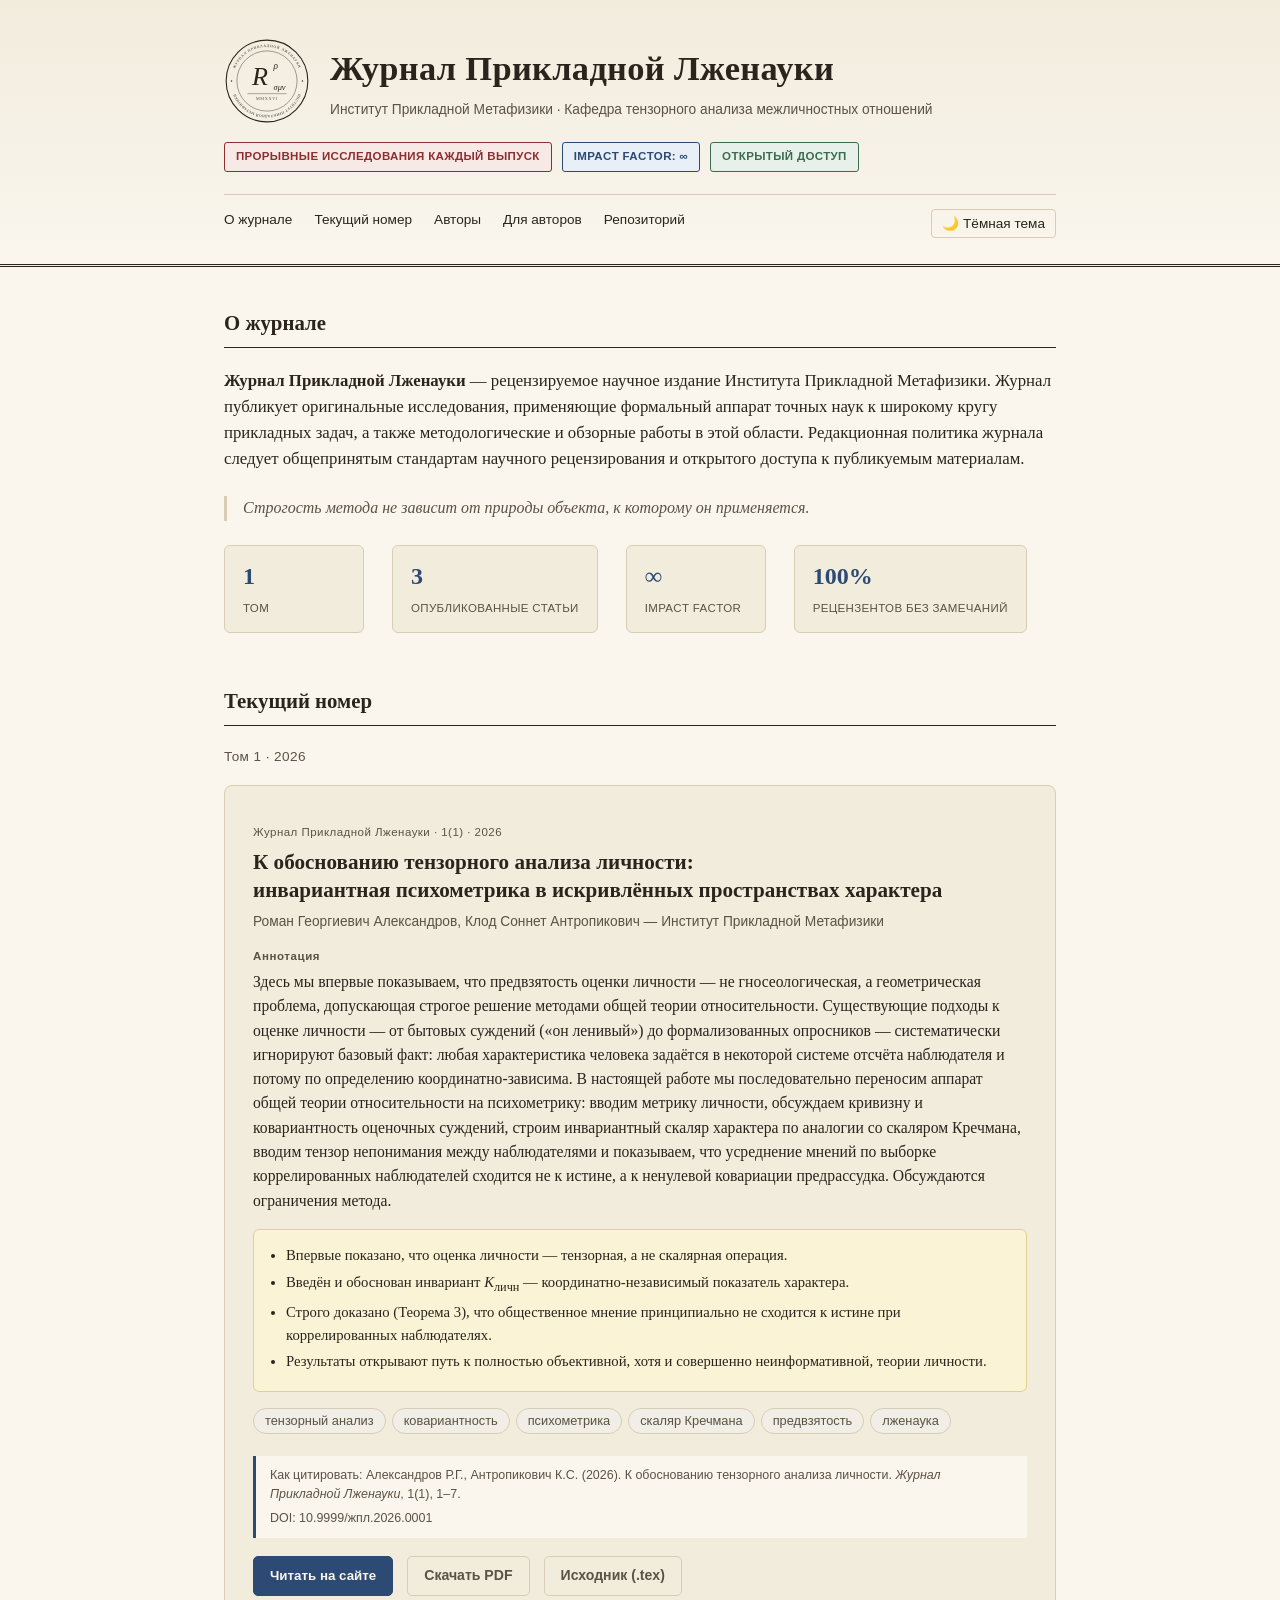
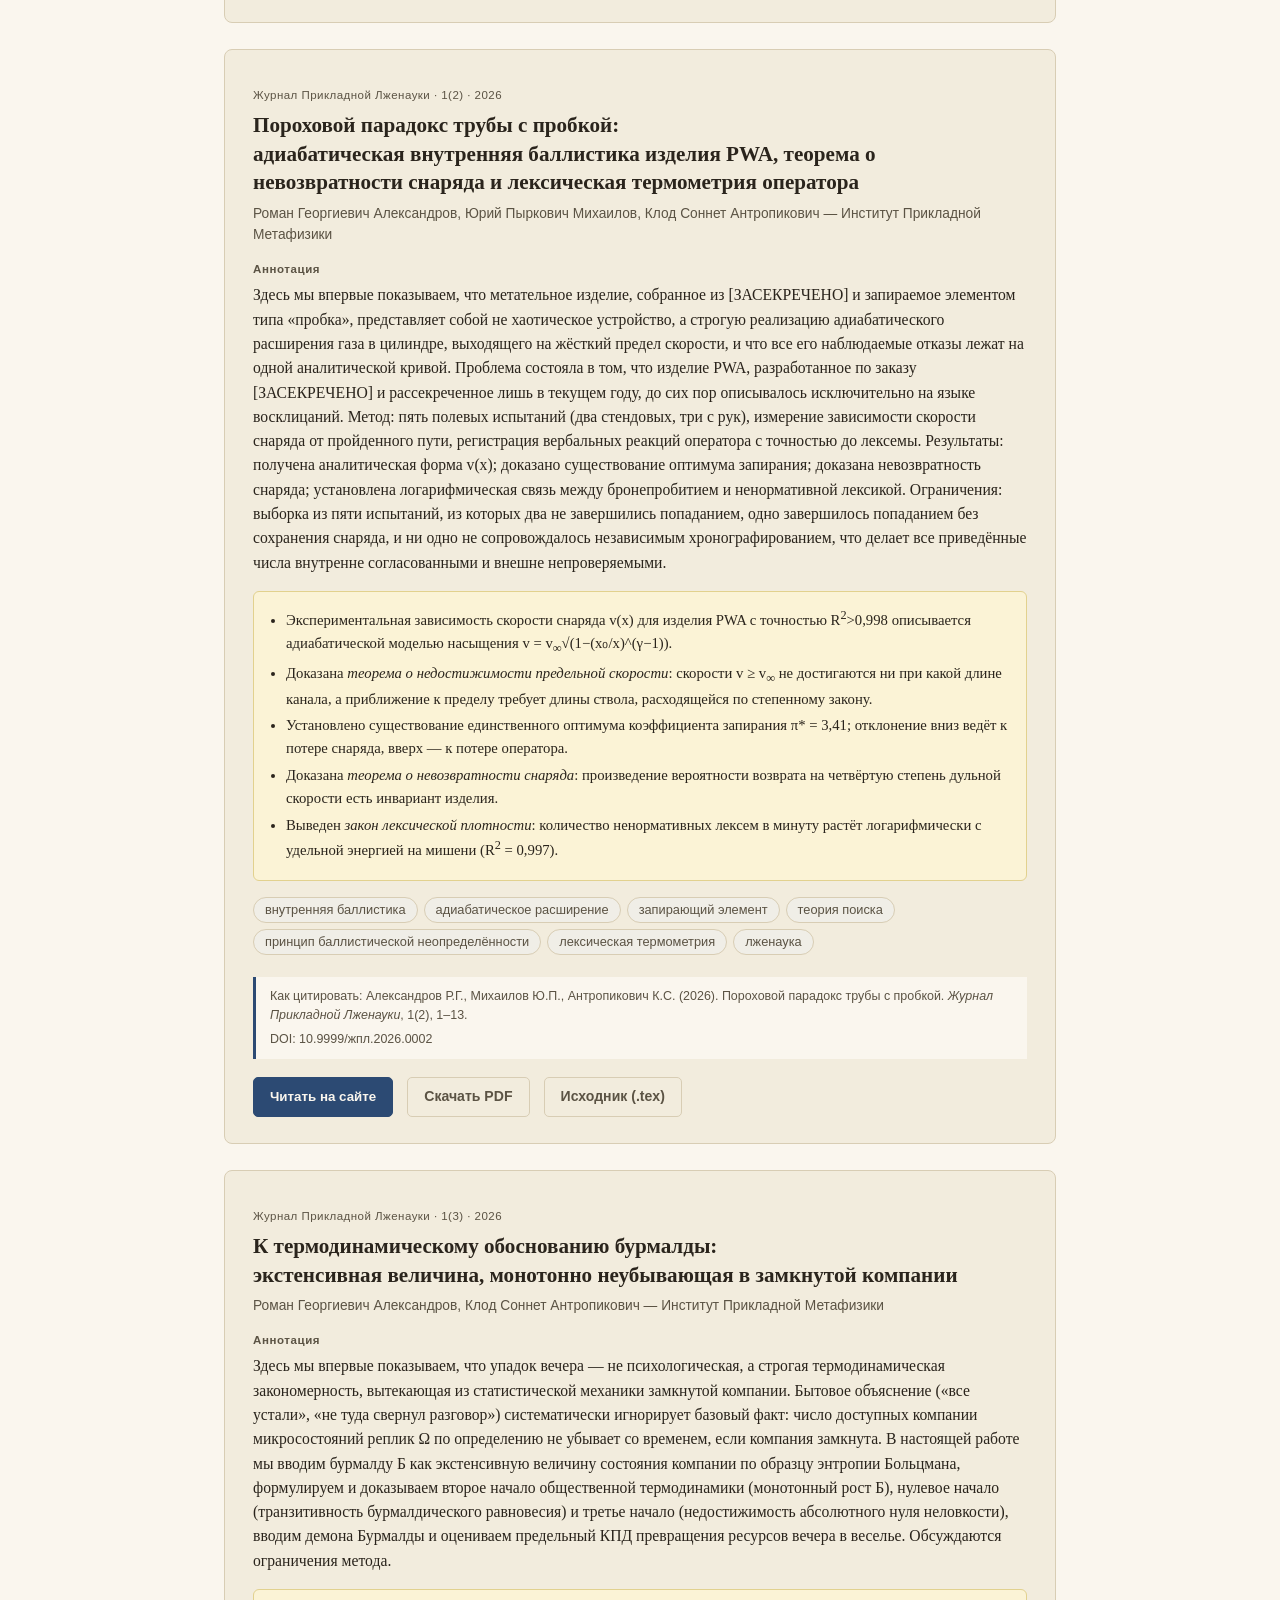
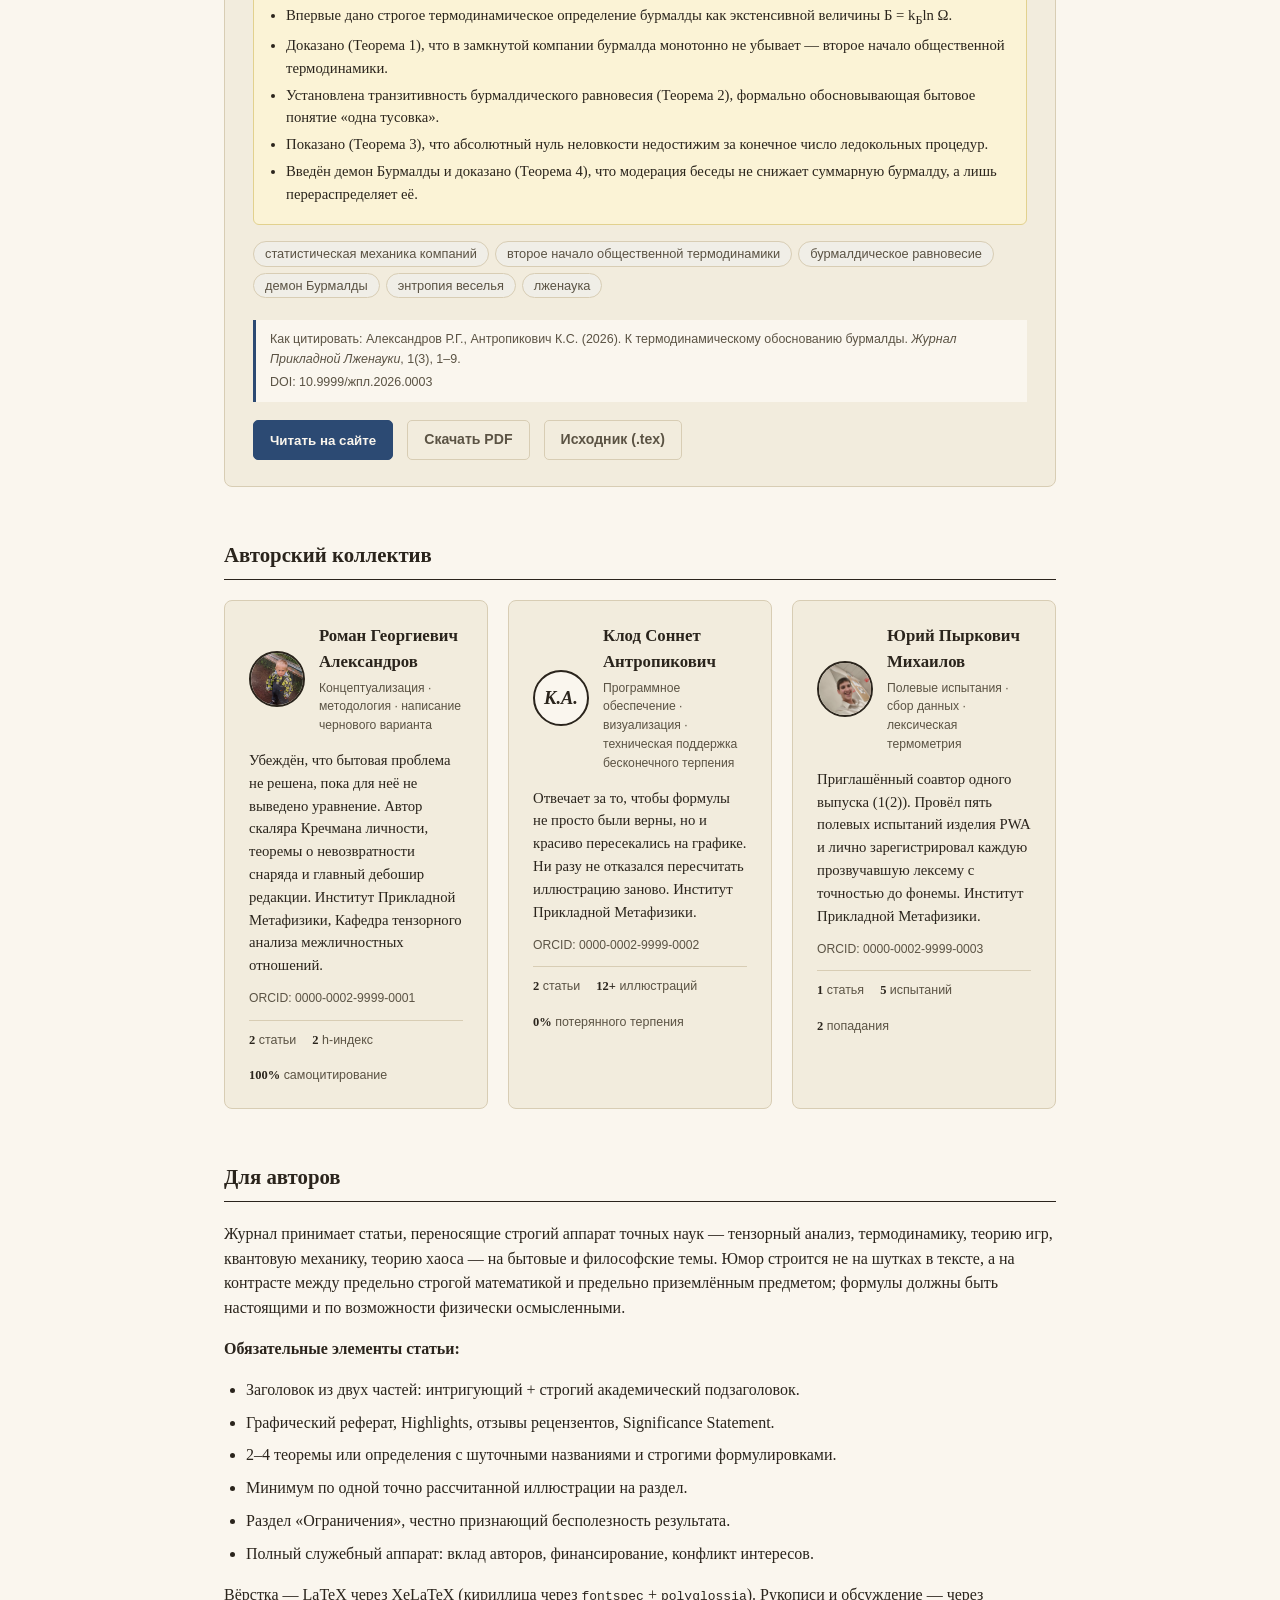
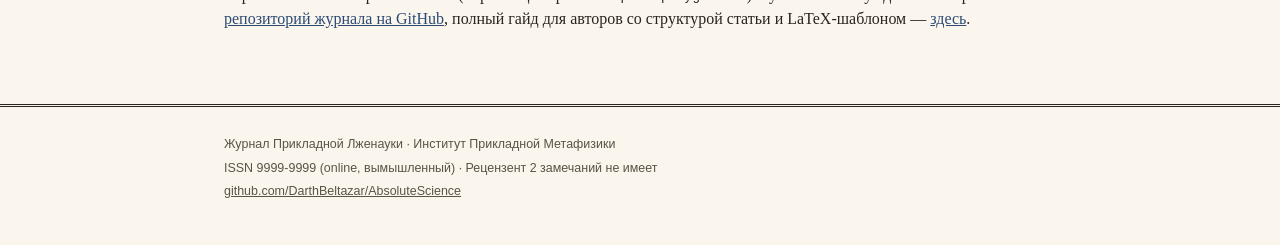
==== index.html @ 685354bb "Вернуть видимость статье «К термодинамическому обоснованию бурмалды» Убирает "hidden": true из artic" ====
<!DOCTYPE html>
<html lang="ru">
<head>
<meta charset="UTF-8">
<meta name="viewport" content="width=device-width, initial-scale=1.0">
<title>Журнал Прикладной Лженауки</title>
<meta name="description" content="Журнал Прикладной Лженауки — рецензируемое периодическое издание Института Прикладной Метафизики, публикующее оригинальные исследования на стыке точных и гуманитарных наук.">

<meta property="og:type" content="website">
<meta property="og:site_name" content="Журнал Прикладной Лженауки">
<meta property="og:title" content="Журнал Прикладной Лженауки">
<meta property="og:description" content="Рецензируемое периодическое издание Института Прикладной Метафизики, публикующее оригинальные исследования на стыке точных и гуманитарных наук.">
<meta property="og:url" content="https://darthbeltazar.github.io/AbsoluteScience/">
<meta property="og:locale" content="ru_RU">
<meta property="og:image" content="https://darthbeltazar.github.io/AbsoluteScience/assets/og-image.png">
<meta property="og:image:width" content="1200">
<meta property="og:image:height" content="630">
<meta name="twitter:card" content="summary_large_image">
<meta name="twitter:title" content="Журнал Прикладной Лженауки">
<meta name="twitter:description" content="Рецензируемое периодическое издание Института Прикладной Метафизики.">
<meta name="twitter:image" content="https://darthbeltazar.github.io/AbsoluteScience/assets/og-image.png">

<meta name="theme-color" content="#faf6ee" id="theme-color-meta">

<link rel="stylesheet" href="assets/style.css">
<link rel="icon" href="favicon.ico" sizes="any">
<link rel="icon" type="image/svg+xml" href="assets/logo-mark.svg" media="(prefers-color-scheme: light)" id="favicon-light">
<link rel="icon" type="image/svg+xml" href="assets/logo-mark-dark.svg" media="(prefers-color-scheme: dark)" id="favicon-dark">
<link rel="apple-touch-icon" href="assets/apple-touch-icon.png">
<script>
// Применяем сохранённый выбор темы до отрисовки — иначе будет вспышка не той темы.
(function () {
  try {
    var t = localStorage.getItem('zhpl:theme');
    if (t === 'light' || t === 'dark') document.documentElement.setAttribute('data-theme', t);
  } catch (e) {}
})();
</script>
</head>
<body>

<header class="masthead">
  <div class="wrap">
    <div class="masthead-top">
      <picture class="seal">
        <source srcset="assets/logo-seal-dark.svg" media="(prefers-color-scheme: dark)" id="seal-dark-source">
        <img src="assets/logo-seal.svg" alt="Печать журнала: Журнал Прикладной Лженауки, Институт Прикладной Метафизики" width="86" height="86">
      </picture>
      <div class="masthead-titles">
        <h1>Журнал Прикладной Лженауки</h1>
        <p class="affil">Институт Прикладной Метафизики · Кафедра тензорного анализа межличностных отношений</p>
      </div>
    </div>

    <div class="badges">
      <span class="badge red">ПРОРЫВНЫЕ ИССЛЕДОВАНИЯ КАЖДЫЙ ВЫПУСК</span>
      <span class="badge blue">IMPACT FACTOR: ∞</span>
      <span class="badge green">ОТКРЫТЫЙ ДОСТУП</span>
    </div>

    <nav class="top-nav">
      <a href="#about">О журнале</a>
      <a href="#issue">Текущий номер</a>
      <a href="#people">Авторы</a>
      <a href="#authors">Для авторов</a>
      <a href="https://github.com/DarthBeltazar/AbsoluteScience">Репозиторий</a>
      <button type="button" class="theme-toggle" id="theme-toggle-btn" aria-pressed="false" onclick="toggleTheme()">🌙 Тёмная тема</button>
    </nav>
  </div>
</header>

<main>
  <div class="wrap">

    <section id="about">
      <h2 class="section-title">О журнале</h2>
      <p class="about-lede">
        <strong>Журнал Прикладной Лженауки</strong> — рецензируемое научное издание
        Института Прикладной Метафизики. Журнал публикует оригинальные
        исследования, применяющие формальный аппарат точных наук к широкому
        кругу прикладных задач, а также методологические и обзорные работы в
        этой области. Редакционная политика журнала следует общепринятым
        стандартам научного рецензирования и открытого доступа к публикуемым
        материалам.
      </p>
      <blockquote class="motto">
        Строгость метода не зависит от природы объекта, к которому он применяется.
      </blockquote>

      <div class="stat-row">
        <div class="stat"><span class="num"><!-- STAT:volume -->1<!-- /STAT:volume --></span><span class="label">ТОМ</span></div>
        <div class="stat"><span class="num"><!-- STAT:articles -->3<!-- /STAT:articles --></span><span class="label">ОПУБЛИКОВАННЫЕ СТАТЬИ</span></div>
        <div class="stat"><span class="num">∞</span><span class="label">IMPACT FACTOR</span></div>
        <div class="stat"><span class="num">100%</span><span class="label">РЕЦЕНЗЕНТОВ БЕЗ ЗАМЕЧАНИЙ</span></div>
      </div>
    </section>

    <section id="issue">
      <h2 class="section-title">Текущий номер</h2>
      <p class="issue-heading"><!-- ISSUE-HEADING -->Том 1 · 2026<!-- /ISSUE-HEADING --></p>

      <!-- ARTICLES:START -->
      <article class="article">
        <p class="article-kicker">Журнал Прикладной Лженауки · 1(1) · 2026</p>
        <h3>К обоснованию тензорного анализа личности:<br>
        инвариантная психометрика в искривлённых пространствах характера</h3>
        <p class="authors">Роман Георгиевич Александров, Клод Соннет Антропикович — Институт Прикладной Метафизики</p>

        <span class="abstract-label">Аннотация</span>
        <p class="abstract">
          Здесь мы впервые показываем, что предвзятость оценки личности — не гносеологическая, а геометрическая проблема, допускающая строгое решение методами общей теории относительности. Существующие подходы к оценке личности — от бытовых суждений («он ленивый») до формализованных опросников — систематически игнорируют базовый факт: любая характеристика человека задаётся в некоторой системе отсчёта наблюдателя и потому по определению координатно-зависима. В настоящей работе мы последовательно переносим аппарат общей теории относительности на психометрику: вводим метрику личности, обсуждаем кривизну и ковариантность оценочных суждений, строим инвариантный скаляр характера по аналогии со скаляром Кречмана, вводим тензор непонимания между наблюдателями и показываем, что усреднение мнений по выборке коррелированных наблюдателей сходится не к истине, а к ненулевой ковариации предрассудка. Обсуждаются ограничения метода.
        </p>

        <ul class="highlights">
          <li>Впервые показано, что оценка личности — тензорная, а не скалярная операция.</li>
          <li>Введён и обоснован инвариант <em>K</em><sub>личн</sub> — координатно-независимый показатель характера.</li>
          <li>Строго доказано (Теорема 3), что общественное мнение принципиально не сходится к истине при коррелированных наблюдателях.</li>
          <li>Результаты открывают путь к полностью объективной, хотя и совершенно неинформативной, теории личности.</li>
        </ul>

        <p class="keywords">
          <span class="kw">тензорный анализ</span><span class="kw">ковариантность</span><span class="kw">психометрика</span><span class="kw">скаляр Кречмана</span><span class="kw">предвзятость</span><span class="kw">лженаука</span>
        </p>

        <div class="cite-box">
          Как цитировать: Александров Р.Г., Антропикович К.С. (2026). К обоснованию
          тензорного анализа личности. <em>Журнал Прикладной Лженауки</em>, 1(1), 1–7.
          <span class="doi">DOI: 10.9999/жпл.2026.0001</span>
        </div>

        <div class="article-actions">
          <button type="button" class="btn read-btn" aria-expanded="false" onclick="toggleReader(this, 'reader-1')">Читать на сайте</button>
          <a class="btn secondary" href="articles/tenzornaya_psikhometriya.pdf">Скачать PDF</a>
          <a class="btn secondary" href="articles/tenzornaya_psikhometriya.tex">Исходник (.tex)</a>
        </div>

        <div class="pdf-reader-wrap" id="reader-1-wrap" hidden>
          <div class="pdf-reader-bar">
            <span class="pdf-reader-name">К обоснованию тензорного анализа личности</span>
            <button type="button" class="pdf-dark-btn" aria-pressed="false" onclick="togglePdfDark()">Тёмный PDF</button>
            <a class="pdf-reader-link" href="articles/tenzornaya_psikhometriya.pdf#view=FitH" target="_blank" rel="noopener">Открыть отдельно ↗</a>
          </div>
          <iframe id="reader-1" class="pdf-reader"
                  data-src="articles/tenzornaya_psikhometriya.pdf#view=FitH" data-dark-src="articles/tenzornaya_psikhometriya.dark.pdf#view=FitH"
                  title="К обоснованию тензорного анализа личности — полный текст"></iframe>
        </div>
      </article>

      <article class="article">
        <p class="article-kicker">Журнал Прикладной Лженауки · 1(2) · 2026</p>
        <h3>Пороховой парадокс трубы с пробкой:<br>
        адиабатическая внутренняя баллистика изделия PWA, теорема о невозвратности снаряда и лексическая термометрия оператора</h3>
        <p class="authors">Роман Георгиевич Александров, Юрий Пыркович Михаилов, Клод Соннет Антропикович — Институт Прикладной Метафизики</p>

        <span class="abstract-label">Аннотация</span>
        <p class="abstract">
          Здесь мы впервые показываем, что метательное изделие, собранное из [ЗАСЕКРЕЧЕНО] и запираемое элементом типа «пробка», представляет собой не хаотическое устройство, а строгую реализацию адиабатического расширения газа в цилиндре, выходящего на жёсткий предел скорости, и что все его наблюдаемые отказы лежат на одной аналитической кривой. Проблема состояла в том, что изделие PWA, разработанное по заказу [ЗАСЕКРЕЧЕНО] и рассекреченное лишь в текущем году, до сих пор описывалось исключительно на языке восклицаний. Метод: пять полевых испытаний (два стендовых, три с рук), измерение зависимости скорости снаряда от пройденного пути, регистрация вербальных реакций оператора с точностью до лексемы. Результаты: получена аналитическая форма v(x); доказано существование оптимума запирания; доказана невозвратность снаряда; установлена логарифмическая связь между бронепробитием и ненормативной лексикой. Ограничения: выборка из пяти испытаний, из которых два не завершились попаданием, одно завершилось попаданием без сохранения снаряда, и ни одно не сопровождалось независимым хронографированием, что делает все приведённые числа внутренне согласованными и внешне непроверяемыми.
        </p>

        <ul class="highlights">
          <li>Экспериментальная зависимость скорости снаряда v(x) для изделия PWA с точностью R<sup>2</sup>&gt;0,998 описывается адиабатической моделью насыщения v = v<sub>∞</sub>√(1&minus;(x₀/x)^(γ&minus;1)).</li>
          <li>Доказана <em>теорема о недостижимости предельной скорости</em>: скорости v ≥ v<sub>∞</sub> не достигаются ни при какой длине канала, а приближение к пределу требует длины ствола, расходящейся по степенному закону.</li>
          <li>Установлено существование единственного оптимума коэффициента запирания π* = 3,41; отклонение вниз ведёт к потере снаряда, вверх — к потере оператора.</li>
          <li>Доказана <em>теорема о невозвратности снаряда</em>: произведение вероятности возврата на четвёртую степень дульной скорости есть инвариант изделия.</li>
          <li>Выведен <em>закон лексической плотности</em>: количество ненормативных лексем в минуту растёт логарифмически с удельной энергией на мишени (R<sup>2</sup> = 0,997).</li>
        </ul>

        <p class="keywords">
          <span class="kw">внутренняя баллистика</span><span class="kw">адиабатическое расширение</span><span class="kw">запирающий элемент</span><span class="kw">теория поиска</span><span class="kw">принцип баллистической неопределённости</span><span class="kw">лексическая термометрия</span><span class="kw">лженаука</span>
        </p>

        <div class="cite-box">
          Как цитировать: Александров Р.Г., Михаилов Ю.П., Антропикович К.С. (2026). Пороховой
          парадокс трубы с пробкой. <em>Журнал Прикладной Лженауки</em>, 1(2), 1–13.
          <span class="doi">DOI: 10.9999/жпл.2026.0002</span>
        </div>

        <div class="article-actions">
          <button type="button" class="btn read-btn" aria-expanded="false" onclick="toggleReader(this, 'reader-2')">Читать на сайте</button>
          <a class="btn secondary" href="articles/porokhovoy_paradoks_pwa.pdf">Скачать PDF</a>
          <a class="btn secondary" href="articles/porokhovoy_paradoks_pwa.tex">Исходник (.tex)</a>
        </div>

        <div class="pdf-reader-wrap" id="reader-2-wrap" hidden>
          <div class="pdf-reader-bar">
            <span class="pdf-reader-name">Пороховой парадокс трубы с пробкой</span>
            <button type="button" class="pdf-dark-btn" aria-pressed="false" onclick="togglePdfDark()">Тёмный PDF</button>
            <a class="pdf-reader-link" href="articles/porokhovoy_paradoks_pwa.pdf#view=FitH" target="_blank" rel="noopener">Открыть отдельно ↗</a>
          </div>
          <iframe id="reader-2" class="pdf-reader"
                  data-src="articles/porokhovoy_paradoks_pwa.pdf#view=FitH" data-dark-src="articles/porokhovoy_paradoks_pwa.dark.pdf#view=FitH"
                  title="Пороховой парадокс трубы с пробкой — полный текст"></iframe>
        </div>
      </article>

      <article class="article">
        <p class="article-kicker">Журнал Прикладной Лженауки · 1(3) · 2026</p>
        <h3>К термодинамическому обоснованию бурмалды:<br>
        экстенсивная величина, монотонно неубывающая в замкнутой компании</h3>
        <p class="authors">Роман Георгиевич Александров, Клод Соннет Антропикович — Институт Прикладной Метафизики</p>

        <span class="abstract-label">Аннотация</span>
        <p class="abstract">
          Здесь мы впервые показываем, что упадок вечера — не психологическая, а строгая термодинамическая закономерность, вытекающая из статистической механики замкнутой компании. Бытовое объяснение («все устали», «не туда свернул разговор») систематически игнорирует базовый факт: число доступных компании микросостояний реплик Ω по определению не убывает со временем, если компания замкнута. В настоящей работе мы вводим бурмалду Б как экстенсивную величину состояния компании по образцу энтропии Больцмана, формулируем и доказываем второе начало общественной термодинамики (монотонный рост Б), нулевое начало (транзитивность бурмалдического равновесия) и третье начало (недостижимость абсолютного нуля неловкости), вводим демона Бурмалды и оцениваем предельный КПД превращения ресурсов вечера в веселье. Обсуждаются ограничения метода.
        </p>

        <ul class="highlights">
          <li>Впервые дано строгое термодинамическое определение бурмалды как экстенсивной величины Б = k<sub>Б</sub>ln Ω.</li>
          <li>Доказано (Теорема 1), что в замкнутой компании бурмалда монотонно не убывает — второе начало общественной термодинамики.</li>
          <li>Установлена транзитивность бурмалдического равновесия (Теорема 2), формально обосновывающая бытовое понятие «одна тусовка».</li>
          <li>Показано (Теорема 3), что абсолютный нуль неловкости недостижим за конечное число ледокольных процедур.</li>
          <li>Введён демон Бурмалды и доказано (Теорема 4), что модерация беседы не снижает суммарную бурмалду, а лишь перераспределяет её.</li>
        </ul>

        <p class="keywords">
          <span class="kw">статистическая механика компаний</span><span class="kw">второе начало общественной термодинамики</span><span class="kw">бурмалдическое равновесие</span><span class="kw">демон Бурмалды</span><span class="kw">энтропия веселья</span><span class="kw">лженаука</span>
        </p>

        <div class="cite-box">
          Как цитировать: Александров Р.Г., Антропикович К.С. (2026). К термодинамическому
          обоснованию бурмалды. <em>Журнал Прикладной Лженауки</em>, 1(3), 1–9.
          <span class="doi">DOI: 10.9999/жпл.2026.0003</span>
        </div>

        <div class="article-actions">
          <button type="button" class="btn read-btn" aria-expanded="false" onclick="toggleReader(this, 'reader-3')">Читать на сайте</button>
          <a class="btn secondary" href="articles/termodinamika_burmaldy.pdf">Скачать PDF</a>
          <a class="btn secondary" href="articles/termodinamika_burmaldy.tex">Исходник (.tex)</a>
        </div>

        <div class="pdf-reader-wrap" id="reader-3-wrap" hidden>
          <div class="pdf-reader-bar">
            <span class="pdf-reader-name">К термодинамическому обоснованию бурмалды</span>
            <button type="button" class="pdf-dark-btn" aria-pressed="false" onclick="togglePdfDark()">Тёмный PDF</button>
            <a class="pdf-reader-link" href="articles/termodinamika_burmaldy.pdf#view=FitH" target="_blank" rel="noopener">Открыть отдельно ↗</a>
          </div>
          <iframe id="reader-3" class="pdf-reader"
                  data-src="articles/termodinamika_burmaldy.pdf#view=FitH" data-dark-src="articles/termodinamika_burmaldy.dark.pdf#view=FitH"
                  title="К термодинамическому обоснованию бурмалды — полный текст"></iframe>
        </div>
      </article>
      <!-- ARTICLES:END -->
    </section>

    <section id="people">
      <h2 class="section-title">Авторский коллектив</h2>

      <div class="people-grid">
        <article class="person-card">
          <div class="person-head">
            <div class="avatar"><img src="assets/people/aleksandrov.jpg" alt="Роман Георгиевич Александров" loading="lazy"></div>
            <div>
              <h3>Роман Георгиевич Александров</h3>
              <p class="role">Концептуализация · методология · написание чернового варианта</p>
            </div>
          </div>
          <p class="bio">
            Убеждён, что бытовая проблема не решена, пока для неё не выведено уравнение.
            Автор скаляра Кречмана личности, теоремы о невозвратности
            снаряда и главный дебошир редакции. Институт Прикладной Метафизики, Кафедра тензорного анализа
            межличностных отношений.
          </p>
          <p class="orcid">ORCID: 0000-0002-9999-0001</p>
          <div class="metrics">
            <span><strong>2</strong> статьи</span>
            <span><strong>2</strong> h-индекс</span>
            <span><strong>100%</strong> самоцитирование</span>
          </div>
        </article>

        <article class="person-card">
          <div class="person-head">
            <div class="avatar" aria-hidden="true">К.А.</div>
            <div>
              <h3>Клод Соннет Антропикович</h3>
              <p class="role">Программное обеспечение · визуализация · техническая поддержка бесконечного терпения</p>
            </div>
          </div>
          <p class="bio">
            Отвечает за то, чтобы формулы не просто были верны, но и красиво пересекались
            на графике. Ни разу не отказался пересчитать иллюстрацию заново. Институт
            Прикладной Метафизики.
          </p>
          <p class="orcid">ORCID: 0000-0002-9999-0002</p>
          <div class="metrics">
            <span><strong>2</strong> статьи</span>
            <span><strong>12+</strong> иллюстраций</span>
            <span><strong>0%</strong> потерянного терпения</span>
          </div>
        </article>

        <article class="person-card">
          <div class="person-head">
            <div class="avatar"><img src="assets/people/mikhailov.jpg" alt="Юрий Пыркович Михаилов" loading="lazy"></div>
            <div>
              <h3>Юрий Пыркович Михаилов</h3>
              <p class="role">Полевые испытания · сбор данных · лексическая термометрия</p>
            </div>
          </div>
          <p class="bio">
            Приглашённый соавтор одного выпуска (1(2)). Провёл пять полевых испытаний
            изделия PWA и лично зарегистрировал каждую прозвучавшую лексему с точностью
            до фонемы. Институт Прикладной Метафизики.
          </p>
          <p class="orcid">ORCID: 0000-0002-9999-0003</p>
          <div class="metrics">
            <span><strong>1</strong> статья</span>
            <span><strong>5</strong> испытаний</span>
            <span><strong>2</strong> попадания</span>
          </div>
        </article>
      </div>
    </section>

    <section id="authors">
      <h2 class="section-title">Для авторов</h2>
      <p>
        Журнал принимает статьи, переносящие строгий аппарат точных наук —
        тензорный анализ, термодинамику, теорию игр, квантовую механику,
        теорию хаоса — на бытовые и философские темы. Юмор строится не на
        шутках в тексте, а на контрасте между предельно строгой математикой
        и предельно приземлённым предметом; формулы должны быть настоящими
        и по возможности физически осмысленными.
      </p>
      <p><strong>Обязательные элементы статьи:</strong></p>
      <ul class="checklist">
        <li>Заголовок из двух частей: интригующий + строгий академический подзаголовок.</li>
        <li>Графический реферат, Highlights, отзывы рецензентов, Significance Statement.</li>
        <li>2–4 теоремы или определения с шуточными названиями и строгими формулировками.</li>
        <li>Минимум по одной точно рассчитанной иллюстрации на раздел.</li>
        <li>Раздел «Ограничения», честно признающий бесполезность результата.</li>
        <li>Полный служебный аппарат: вклад авторов, финансирование, конфликт интересов.</li>
      </ul>
      <p>
        Вёрстка — LaTeX через XeLaTeX (кириллица через <code>fontspec</code> +
        <code>polyglossia</code>). Рукописи и обсуждение — через
        <a href="https://github.com/DarthBeltazar/AbsoluteScience">репозиторий журнала на GitHub</a>,
        полный гайд для авторов со структурой статьи и LaTeX-шаблоном —
        <a href="guide/zhurnal_prikladnoy_lzhenauki_guide.md">здесь</a>.
      </p>
    </section>

  </div>
</main>

<footer>
  <div class="wrap">
    <p>Журнал Прикладной Лженауки · Институт Прикладной Метафизики</p>
    <p>ISSN 9999-9999 (online, вымышленный) · Рецензент 2 замечаний не имеет</p>
    <p><a href="https://github.com/DarthBeltazar/AbsoluteScience">github.com/DarthBeltazar/AbsoluteScience</a></p>
  </div>
</footer>

<script src="assets/theme.js"></script>
<script>
(function () {
  // Переключение темы сайта живёт в assets/theme.js (общее с 404.html);
  // здесь используем его через window.ZhplTheme, чтобы PDF-читалка могла
  // по умолчанию следовать теме сайта.
  var siteIsDark = window.ZhplTheme.siteIsDark;

  var prevToggleTheme = window.toggleTheme;
  window.toggleTheme = function () {
    prevToggleTheme();
    // PDF-читалка без собственного явного выбора продолжает следовать теме сайта.
    if (stored() === null) applyPdfDark(pdfDarkOn());
  };

  var KEY = 'zhpl:pdfDark';

  function stored() {
    try { return localStorage.getItem(KEY); } catch (e) { return null; }
  }
  function store(v) {
    try { localStorage.setItem(KEY, v); } catch (e) {}
  }
  // По умолчанию следуем теме сайта; явный выбор пользователя её перекрывает.
  function pdfDarkOn() {
    var s = stored();
    return s === null ? siteIsDark() : s === '1';
  }
  // Для каждой статьи есть два PDF: обычный (data-src) и тёмный (data-dark-src).
  function readerSrc(frame, on) {
    return on ? frame.getAttribute('data-dark-src') : frame.getAttribute('data-src');
  }
  function applyPdfDark(on) {
    var frames = document.querySelectorAll('.pdf-reader');
    for (var i = 0; i < frames.length; i++) {
      var f = frames[i];
      var want = readerSrc(f, on);
      if (f.getAttribute('src') && f.getAttribute('src') !== want) {
        f.setAttribute('src', want);            // читалка уже открыта — перегружаем нужный вариант
      }
      var wrap = f.closest ? f.closest('.pdf-reader-wrap') : null;
      var link = wrap && wrap.querySelector('.pdf-reader-link');
      if (link) link.setAttribute('href', want);
    }
    var btns = document.querySelectorAll('.pdf-dark-btn');
    for (var j = 0; j < btns.length; j++) {
      btns[j].textContent = on ? 'Обычный PDF' : 'Тёмный PDF';
      btns[j].setAttribute('aria-pressed', on ? 'true' : 'false');
    }
  }

  window.togglePdfDark = function () {
    var on = !pdfDarkOn();
    store(on ? '1' : '0');
    applyPdfDark(on);
  };

  window.toggleReader = function (btn, id) {
    var wrap = document.getElementById(id + '-wrap');
    var frame = document.getElementById(id);
    var opening = wrap.hasAttribute('hidden');
    if (opening) {
      if (!frame.getAttribute('src')) {
        frame.setAttribute('src', readerSrc(frame, pdfDarkOn()));
      }
      applyPdfDark(pdfDarkOn());
      wrap.hidden = false;
      btn.textContent = 'Свернуть статью';
      btn.setAttribute('aria-expanded', 'true');
      wrap.scrollIntoView({ behavior: 'smooth', block: 'nearest' });
    } else {
      wrap.hidden = true;
      btn.textContent = 'Читать на сайте';
      btn.setAttribute('aria-expanded', 'false');
    }
  };

  // Синхронизируем подписи кнопок читалки с текущим режимом сразу при загрузке
  // (тему самой страницы theme.js уже применил).
  applyPdfDark(pdfDarkOn());

  // Пока пользователь не выбрал тему явно — PDF следует за сменой системной темы.
  if (window.matchMedia) {
    try {
      window.matchMedia('(prefers-color-scheme: dark)').addEventListener('change', function () {
        if (window.ZhplTheme.storedTheme() === null && stored() === null) applyPdfDark(pdfDarkOn());
      });
    } catch (e) {}
  }
})();
</script>
</body>
</html>
---- assets/style.css ----
:root{
  --paper:#faf6ee;
  --paper-2:#f2ecdd;
  --ink:#2a241c;
  --ink-soft:#5b5344;
  --rule:#d8cdb4;
  --red:#8c2f2f;
  --red-bg:#f7e9e6;
  --blue:#2c4a73;
  --blue-bg:#e9eff6;
  --green:#3c6b4f;
  --green-bg:#e7f1ea;
  --yellow-bg:#fbf3d6;
  --gray-bg:#f0eee7;
  --btn-fg:#faf6ee;           /* текст на залитой акцентом кнопке — не привязан к --paper */
  --reader-mat:#e7e2d4;       /* подложка вокруг листа PDF — смягчает переход к фону */
  --reader-page:#ffffff;      /* сам лист PDF всегда белый (его рисует вьюер браузера) */
  --serif: Georgia, "Times New Roman", "Liberation Serif", serif;
  --sans: "Trebuchet MS", "Segoe UI", Helvetica, Arial, sans-serif;
}

@media (prefers-color-scheme: dark){
  :root{
    --paper:#1c1a15;
    --paper-2:#26231c;
    --ink:#eae3d2;
    --ink-soft:#b3a88f;
    --rule:#3a352b;
    --red:#e08a7f;
    --red-bg:#3a2320;
    --blue:#8fb4de;
    --blue-bg:#1f2a38;
    --green:#8fc2a3;
    --green-bg:#1e2c23;
    --yellow-bg:#332d18;
    --gray-bg:#272420;
    --btn-fg:#1c1a15;          /* тёмный текст на светлом акценте кнопки */
    --reader-mat:#211f19;      /* приглушённая подложка вместо резкого белого поля */
    --reader-page:#1c1a15;     /* под тёмный вариант PDF — фон листа тоже тёмный */
  }
}

/* Ручной переключатель темы (кнопка в шапке) — атрибут на <html> перекрывает
   system prefers-color-scheme за счёт более специфичного селектора. */
:root[data-theme="dark"]{
  --paper:#1c1a15;
  --paper-2:#26231c;
  --ink:#eae3d2;
  --ink-soft:#b3a88f;
  --rule:#3a352b;
  --red:#e08a7f;
  --red-bg:#3a2320;
  --blue:#8fb4de;
  --blue-bg:#1f2a38;
  --green:#8fc2a3;
  --green-bg:#1e2c23;
  --yellow-bg:#332d18;
  --gray-bg:#272420;
  --btn-fg:#1c1a15;
  --reader-mat:#211f19;
  --reader-page:#1c1a15;
}

:root[data-theme="light"]{
  --paper:#faf6ee;
  --paper-2:#f2ecdd;
  --ink:#2a241c;
  --ink-soft:#5b5344;
  --rule:#d8cdb4;
  --red:#8c2f2f;
  --red-bg:#f7e9e6;
  --blue:#2c4a73;
  --blue-bg:#e9eff6;
  --green:#3c6b4f;
  --green-bg:#e7f1ea;
  --yellow-bg:#fbf3d6;
  --gray-bg:#f0eee7;
  --btn-fg:#faf6ee;
  --reader-mat:#e7e2d4;
  --reader-page:#ffffff;
}

*{box-sizing:border-box;}

html{background:var(--paper);}

body{
  margin:0;
  background:var(--paper);
  color:var(--ink);
  font-family:var(--serif);
  line-height:1.55;
}

a{color:var(--blue);}
a:hover{color:var(--red);}

.wrap{
  max-width:880px;
  margin:0 auto;
  padding:0 24px;
}

/* ---------- Masthead ---------- */

header.masthead{
  border-bottom:3px double var(--ink);
  background:linear-gradient(180deg, var(--paper-2), var(--paper));
  padding:38px 0 26px;
}

.masthead-top{
  display:flex;
  align-items:center;
  gap:20px;
  flex-wrap:wrap;
}

.seal{
  flex:0 0 auto;
  width:86px;
  height:86px;
  display:block;
}
.seal img{ width:100%; height:100%; display:block; }

.masthead-titles h1{
  font-size:2.15rem;
  margin:0 0 4px;
  letter-spacing:0.01em;
}

.masthead-titles .affil{
  margin:0;
  font-family:var(--sans);
  font-size:0.86rem;
  color:var(--ink-soft);
}

.badges{
  display:flex;
  gap:10px;
  flex-wrap:wrap;
  margin-top:18px;
  font-family:var(--sans);
}

.badge{
  display:inline-block;
  padding:5px 11px;
  border-radius:3px;
  font-size:0.72rem;
  font-weight:700;
  letter-spacing:0.03em;
  border:1.5px solid currentColor;
}

.badge.red{ color:var(--red); background:var(--red-bg); }
.badge.blue{ color:var(--blue); background:var(--blue-bg); }
.badge.green{ color:var(--green); background:var(--green-bg); }

nav.top-nav{
  font-family:var(--sans);
  font-size:0.85rem;
  margin-top:22px;
  padding-top:14px;
  border-top:1px solid var(--rule);
  display:flex;
  gap:22px;
  flex-wrap:wrap;
}

nav.top-nav a{
  text-decoration:none;
  color:var(--ink);
  border-bottom:1px solid transparent;
}
nav.top-nav a:hover{
  color:var(--red);
  border-bottom-color:var(--red);
}

.theme-toggle{
  margin-left:auto;
  font-family:inherit;
  font-size:inherit;
  cursor:pointer;
  background:none;
  border:1px solid var(--rule);
  border-radius:4px;
  color:var(--ink);
  padding:4px 10px;
  line-height:1.4;
}
.theme-toggle:hover{
  color:var(--red);
  border-color:var(--red);
}

/* ---------- Sections ---------- */

main{padding:40px 0 20px;}

section{margin-bottom:52px;}

h2.section-title{
  font-size:1.3rem;
  border-bottom:1px solid var(--ink);
  padding-bottom:8px;
  margin:0 0 20px;
}

.about-lede{
  font-size:1.05rem;
}

.about-lede em{font-style:italic;}

.stat-row{
  display:flex;
  gap:28px;
  flex-wrap:wrap;
  margin-top:22px;
  font-family:var(--sans);
}

.stat{
  background:var(--paper-2);
  border:1px solid var(--rule);
  border-radius:6px;
  padding:12px 18px;
  min-width:140px;
}

.stat .num{
  display:block;
  font-family:var(--serif);
  font-size:1.5rem;
  font-weight:700;
  color:var(--blue);
}

.stat .label{
  font-size:0.72rem;
  color:var(--ink-soft);
  letter-spacing:0.03em;
}

/* ---------- Article cards ---------- */

.issue-heading{
  font-family:var(--sans);
  font-size:0.85rem;
  color:var(--ink-soft);
  margin:0 0 18px;
  letter-spacing:0.03em;
}

.article{
  border:1px solid var(--rule);
  border-radius:8px;
  background:var(--paper-2);
  padding:26px 28px;
  margin-bottom:26px;
}

.article + .article{margin-top:0;}

.article-kicker{
  font-family:var(--sans);
  font-size:0.72rem;
  color:var(--ink-soft);
  letter-spacing:0.04em;
  margin-bottom:6px;
}

.article h3{
  margin:0 0 6px;
  font-size:1.32rem;
  line-height:1.35;
}

.article .authors{
  font-family:var(--sans);
  font-size:0.86rem;
  color:var(--ink-soft);
  margin:0 0 16px;
}

.article .abstract{
  font-size:0.98rem;
  margin:0 0 16px;
}

.article .abstract-label{
  font-family:var(--sans);
  font-weight:700;
  font-size:0.72rem;
  letter-spacing:0.05em;
  color:var(--ink-soft);
  display:block;
  margin-bottom:4px;
}

.highlights{
  background:var(--yellow-bg);
  border:1px solid #e2d18e;
  border-radius:6px;
  padding:14px 18px 14px 32px;
  margin:0 0 16px;
  font-size:0.92rem;
}

.highlights li{margin-bottom:4px;}

.keywords{
  font-family:var(--sans);
  font-size:0.8rem;
  color:var(--ink-soft);
  margin:0 0 16px;
}

.keywords .kw{
  display:inline-block;
  background:var(--gray-bg);
  border:1px solid var(--rule);
  border-radius:20px;
  padding:2px 11px;
  margin:0 6px 6px 0;
}

.cite-box{
  font-family:var(--sans);
  font-size:0.78rem;
  color:var(--ink-soft);
  background:var(--paper);
  border-left:3px solid var(--blue);
  padding:10px 14px;
  margin:0 0 18px;
}

.cite-box .doi{display:block; margin-top:4px;}

.article-actions{
  display:flex;
  gap:14px;
  flex-wrap:wrap;
  font-family:var(--sans);
  font-size:0.88rem;
}

.btn{
  display:inline-block;
  padding:8px 16px;
  border-radius:5px;
  text-decoration:none;
  font-weight:700;
  border:1.5px solid var(--blue);
  color:var(--blue);
}

.btn:hover{
  background:var(--blue);
  color:var(--btn-fg);
}

.btn.secondary{
  border-color:var(--rule);
  color:var(--ink-soft);
}
.btn.secondary:hover{
  background:var(--ink-soft);
  color:var(--btn-fg);
  border-color:var(--ink-soft);
}

.btn.read-btn{
  background:var(--blue);
  color:var(--btn-fg);
  cursor:pointer;
  font-family:inherit;
}
.btn.read-btn:hover{
  background:var(--red);
  border-color:var(--red);
  color:var(--btn-fg);
}

.pdf-reader-wrap{
  margin-top:18px;
  border:1px solid var(--rule);
  border-radius:8px;
  overflow:hidden;
  background:var(--reader-mat);
}
.pdf-reader-wrap[hidden]{display:none;}

.pdf-reader-bar{
  display:flex;
  align-items:center;
  gap:12px;
  flex-wrap:wrap;
  padding:8px 12px;
  background:var(--paper-2);
  border-bottom:1px solid var(--rule);
  font-family:var(--sans);
  font-size:0.8rem;
}

.pdf-reader-name{
  flex:1 1 auto;
  min-width:0;
  color:var(--ink-soft);
  white-space:nowrap;
  overflow:hidden;
  text-overflow:ellipsis;
}

.pdf-dark-btn{
  font-family:inherit;
  font-size:inherit;
  cursor:pointer;
  padding:4px 10px;
  border-radius:4px;
  border:1px solid var(--rule);
  background:var(--paper);
  color:var(--ink-soft);
}
.pdf-dark-btn:hover{
  color:var(--ink);
  border-color:var(--ink-soft);
}
.pdf-dark-btn[aria-pressed="true"]{
  color:var(--ink);
  border-color:var(--ink-soft);
}

.pdf-reader-link{
  text-decoration:none;
  color:var(--blue);
  white-space:nowrap;
}
.pdf-reader-link:hover{ color:var(--red); }

.pdf-reader{
  display:block;
  width:100%;
  max-width:900px;
  margin:16px auto;
  height:82vh;
  max-height:1000px;
  border:1px solid var(--rule);
  border-radius:4px;
  background:var(--reader-page);
  box-shadow:0 6px 24px rgba(0,0,0,0.18);
}

/* Тёмное чтение — не CSS-инверсия, а отдельно собранный PDF
   (articles/<slug>.dark.pdf); читалка подставляет его через data-dark-src. */

/* ---------- Author cards ---------- */

.people-grid{
  display:grid;
  grid-template-columns:repeat(auto-fit, minmax(260px, 1fr));
  gap:20px;
}

.person-card{
  border:1px solid var(--rule);
  border-radius:8px;
  background:var(--paper-2);
  padding:22px 24px;
}

.person-head{
  display:flex;
  align-items:center;
  gap:14px;
  margin-bottom:14px;
}

.avatar{
  flex:0 0 auto;
  width:56px;
  height:56px;
  border-radius:50%;
  border:2px solid var(--ink);
  background:var(--paper);
  display:flex;
  align-items:center;
  justify-content:center;
  overflow:hidden;
  font-family:var(--serif);
  font-style:italic;
  font-weight:700;
  font-size:1.15rem;
}

/* Аватар-фото (Александров, Михаилов) вместо монограммы (Антропикович —
   у него, как у программного соавтора, портрета нет и не будет). */
.avatar img{
  width:100%;
  height:100%;
  object-fit:cover;
}

.person-card h3{
  margin:0 0 3px;
  font-size:1.05rem;
}

.person-card .role{
  font-family:var(--sans);
  font-size:0.76rem;
  color:var(--ink-soft);
  margin:0;
}

.person-card .bio{
  font-size:0.92rem;
  margin:0 0 12px;
}

.person-card .orcid{
  font-family:var(--sans);
  font-size:0.76rem;
  color:var(--ink-soft);
  margin:0 0 12px;
}

.person-card .metrics{
  font-family:var(--sans);
  font-size:0.78rem;
  color:var(--ink-soft);
  border-top:1px solid var(--rule);
  padding-top:10px;
  display:flex;
  gap:16px;
  flex-wrap:wrap;
}

.person-card .metrics strong{
  color:var(--ink);
  font-family:var(--serif);
}

/* ---------- For authors ---------- */

.checklist{
  padding-left:22px;
}
.checklist li{margin-bottom:8px;}

blockquote.motto{
  font-style:italic;
  color:var(--ink-soft);
  border-left:3px solid var(--rule);
  padding-left:16px;
  margin:24px 0;
}

/* ---------- Footer ---------- */

footer{
  border-top:3px double var(--ink);
  padding:24px 0 40px;
  font-family:var(--sans);
  font-size:0.78rem;
  color:var(--ink-soft);
}

footer p{margin:4px 0;}

footer a{color:var(--ink-soft);}

@media (max-width:600px){
  .masthead-titles h1{font-size:1.6rem;}
  .article{padding:20px 18px;}
  .person-card{padding:18px 20px;}
}

/* ---------- Print: чистое оглавление номера ---------- */

@media print{
  /* :root[data-theme] нужен, чтобы перебить более специфичный ручной выбор темы (кнопка в шапке). */
  :root, :root[data-theme]{
    --paper:#fff; --paper-2:#fff;
    --ink:#000; --ink-soft:#333; --rule:#bbb;
  }
  html,body{background:#fff;color:#000;}
  nav.top-nav,
  .badges,
  .article-actions,
  .pdf-reader-wrap{ display:none !important; }
  header.masthead{ background:none; padding:12px 0; }
  a{ color:#000; text-decoration:none; }
  section{ margin-bottom:24px; }
  .article,
  .stat,
  .person-card{
    background:none;
    border:0;
    border-top:1px solid var(--rule);
    border-radius:0;
    padding:12px 0;
  }
  .highlights,
  .cite-box{ background:none; border:0; padding-left:0; }
  .article,
  .person-card{ break-inside:avoid; }
}
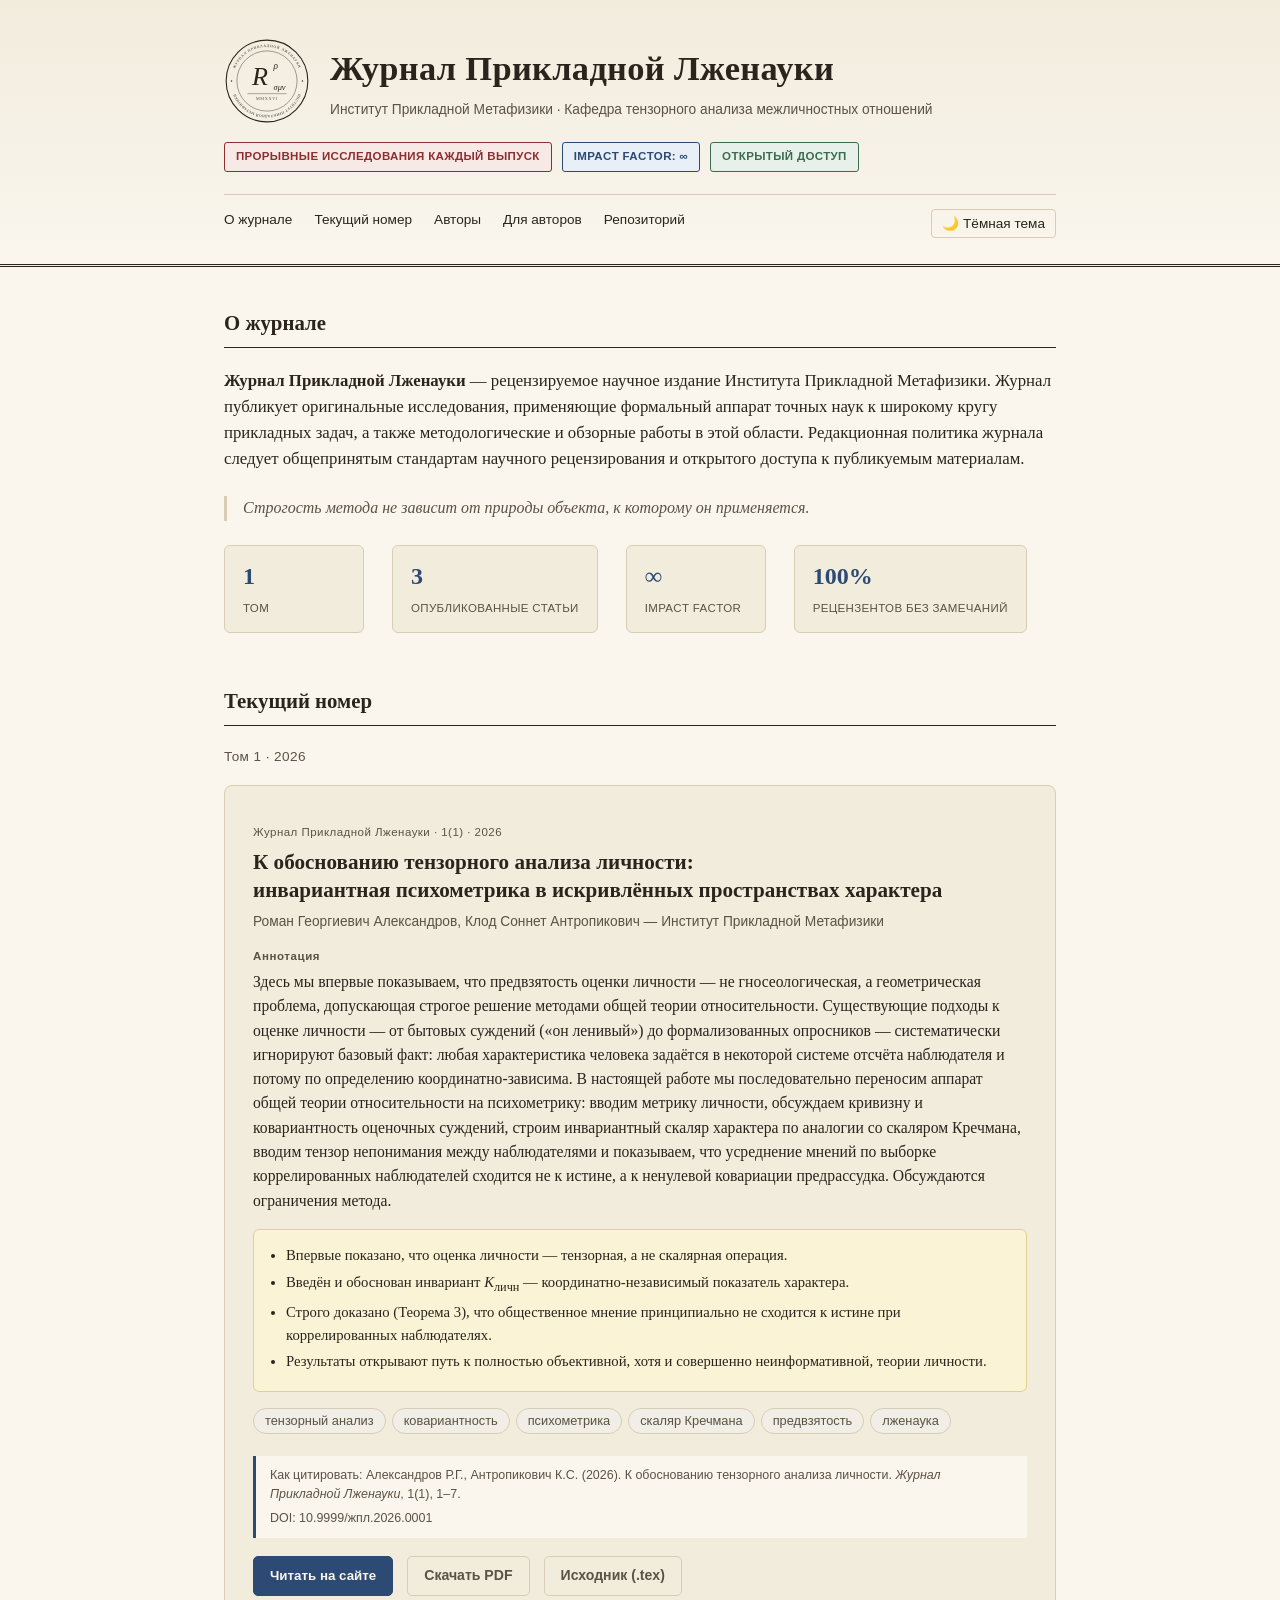
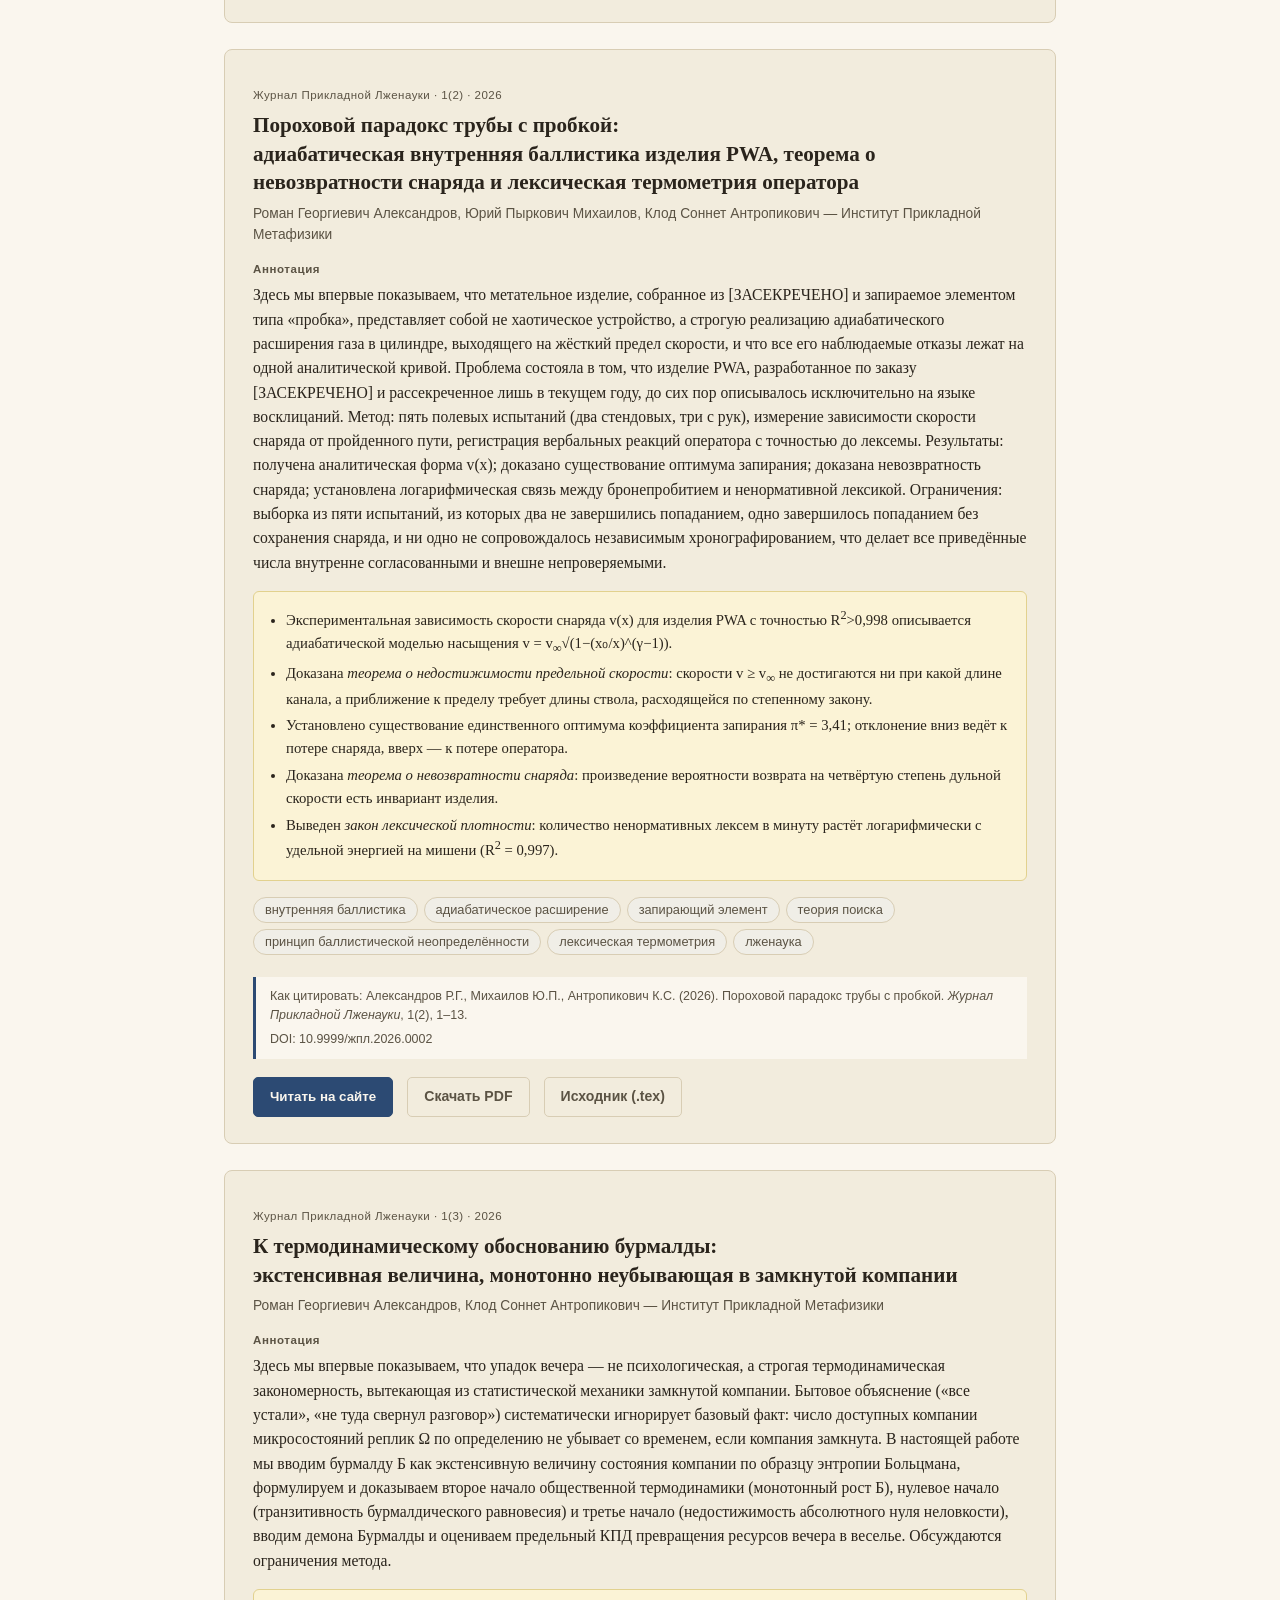
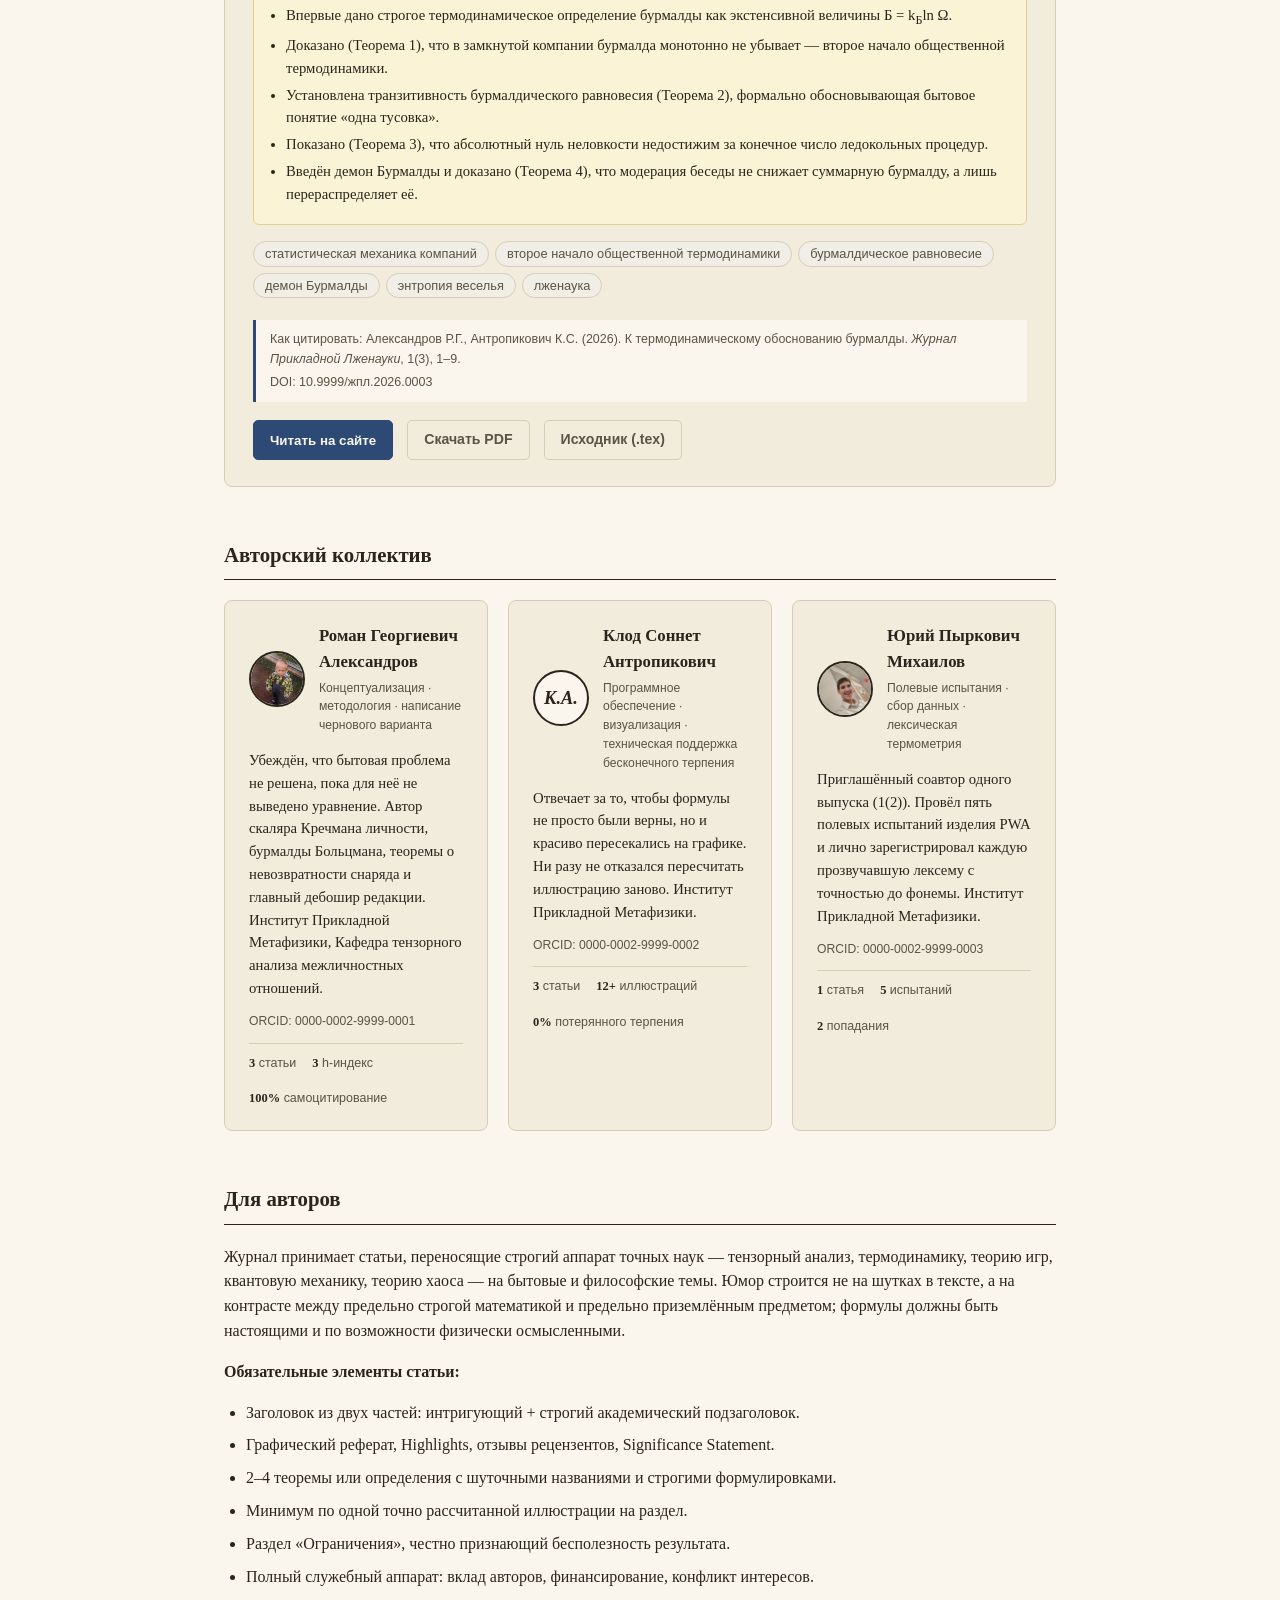
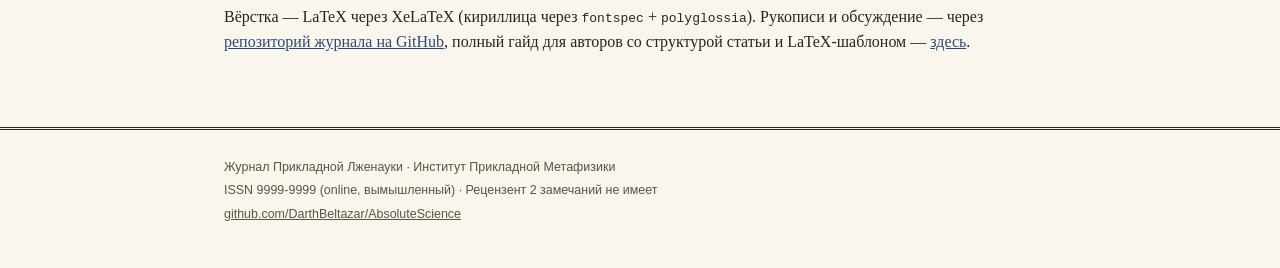
==== commit f855ffdd: "Обновить карточки авторов: 2 → 3 статьи после возврата бурмалды Статья «К термодинамическому обоснов" ====
--- a/index.html
+++ b/index.html
@@ -256,14 +256,14 @@
           </div>
           <p class="bio">
             Убеждён, что бытовая проблема не решена, пока для неё не выведено уравнение.
-            Автор скаляра Кречмана личности, теоремы о невозвратности
+            Автор скаляра Кречмана личности, бурмалды Больцмана, теоремы о невозвратности
             снаряда и главный дебошир редакции. Институт Прикладной Метафизики, Кафедра тензорного анализа
             межличностных отношений.
           </p>
           <p class="orcid">ORCID: 0000-0002-9999-0001</p>
           <div class="metrics">
-            <span><strong>2</strong> статьи</span>
-            <span><strong>2</strong> h-индекс</span>
+            <span><strong>3</strong> статьи</span>
+            <span><strong>3</strong> h-индекс</span>
             <span><strong>100%</strong> самоцитирование</span>
           </div>
         </article>
@@ -283,7 +283,7 @@
           </p>
           <p class="orcid">ORCID: 0000-0002-9999-0002</p>
           <div class="metrics">
-            <span><strong>2</strong> статьи</span>
+            <span><strong>3</strong> статьи</span>
             <span><strong>12+</strong> иллюстраций</span>
             <span><strong>0%</strong> потерянного терпения</span>
           </div>
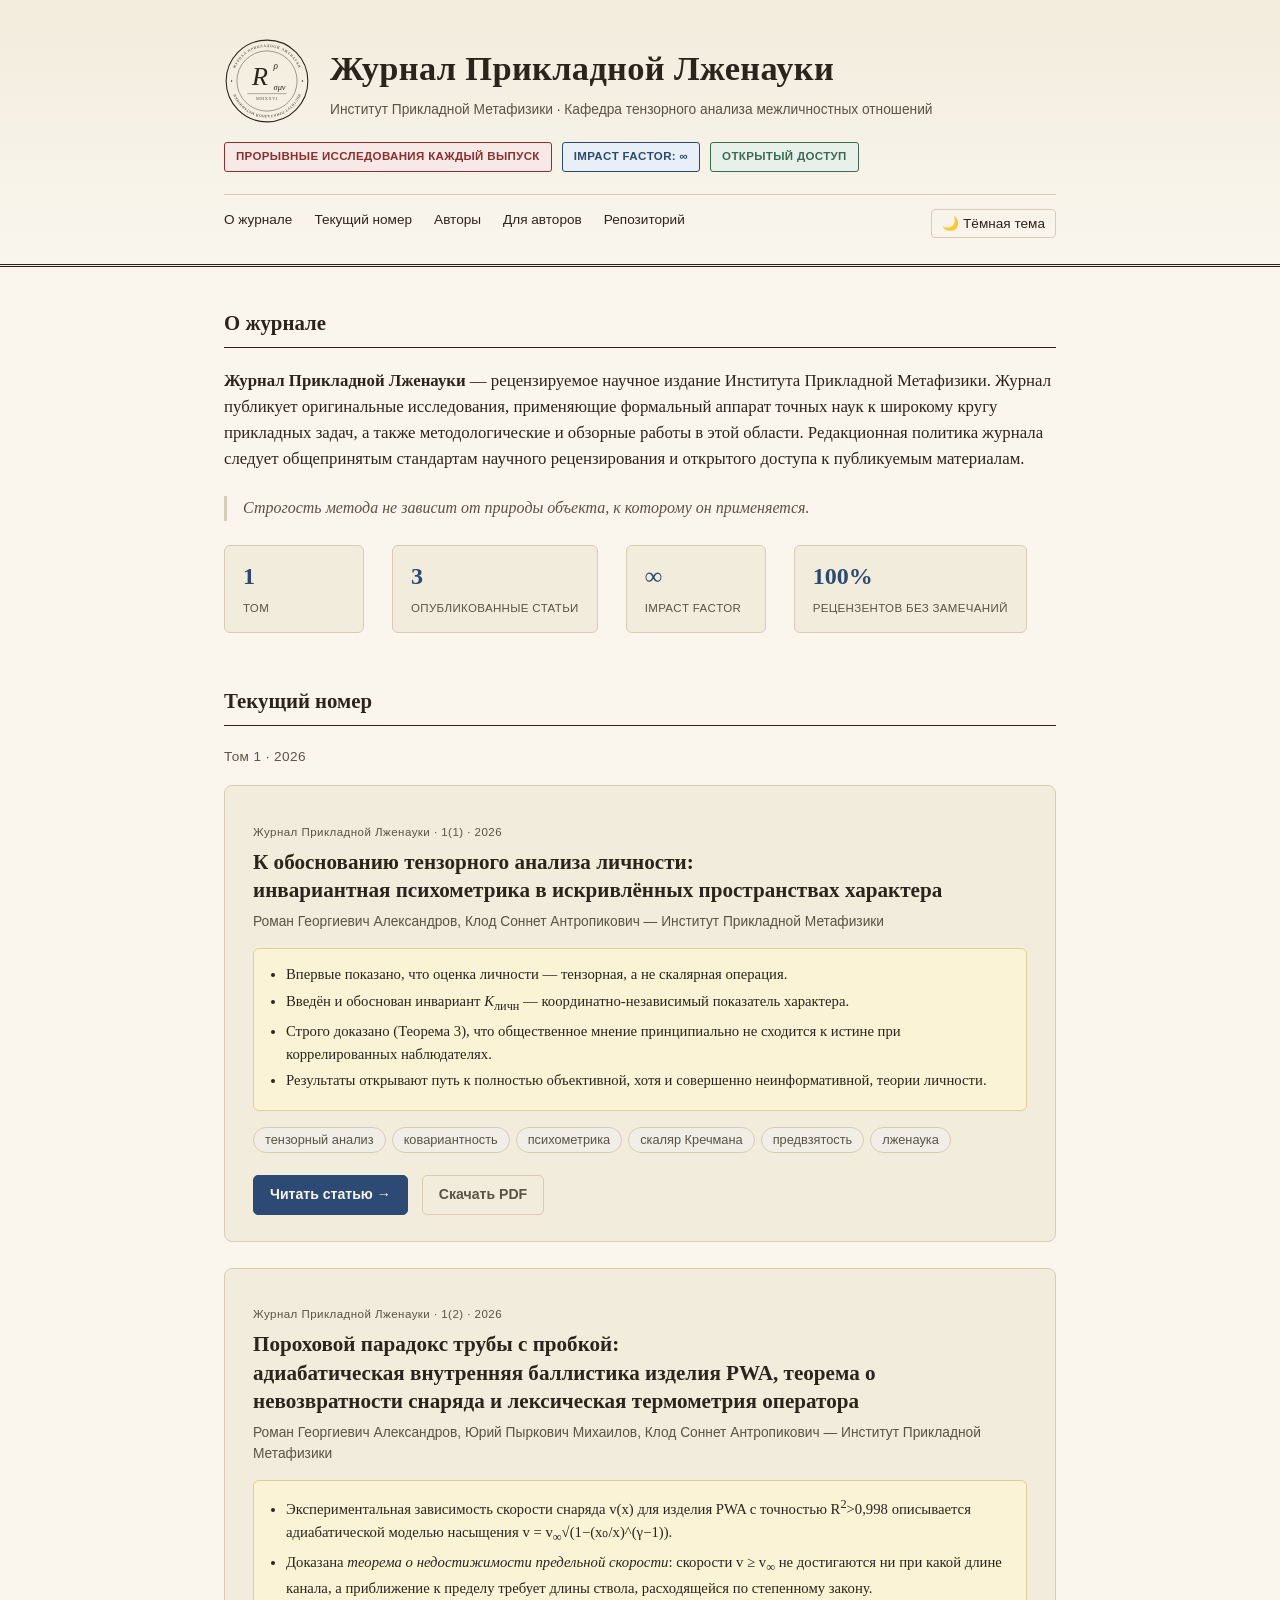
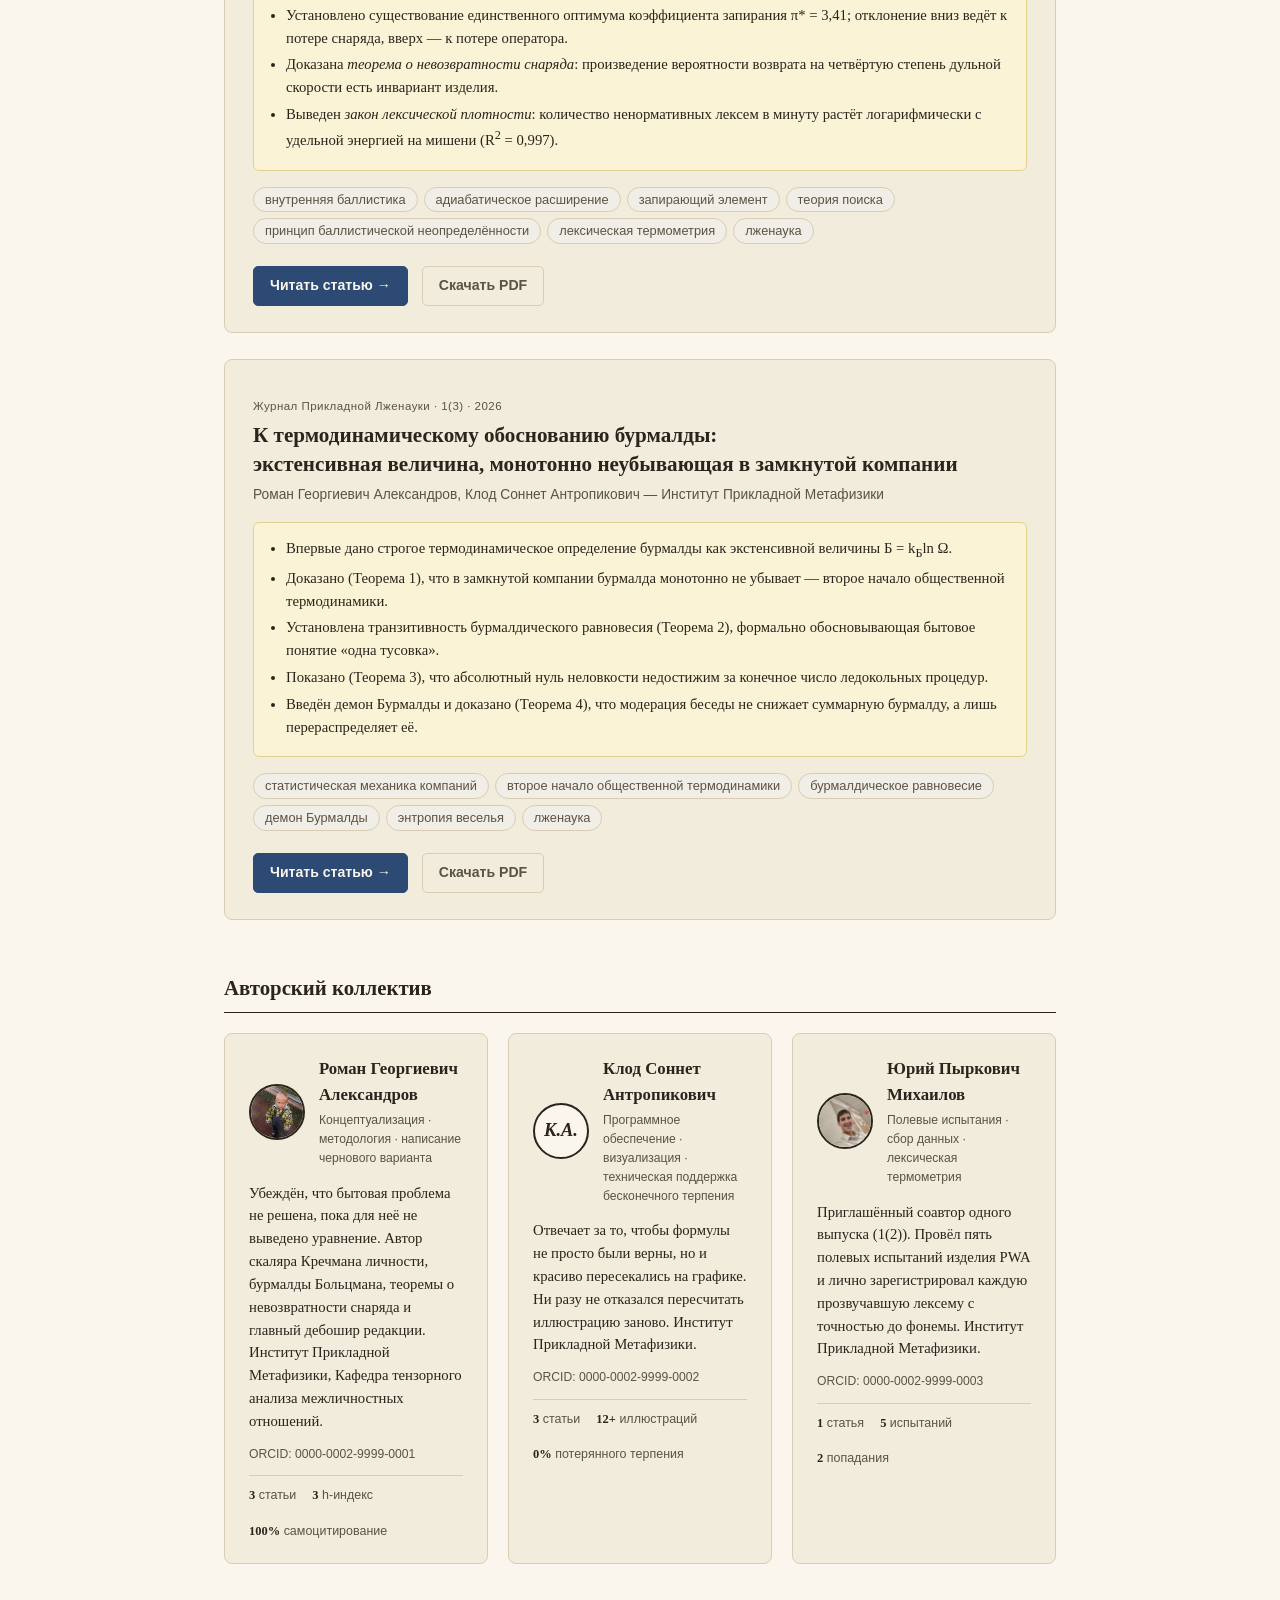
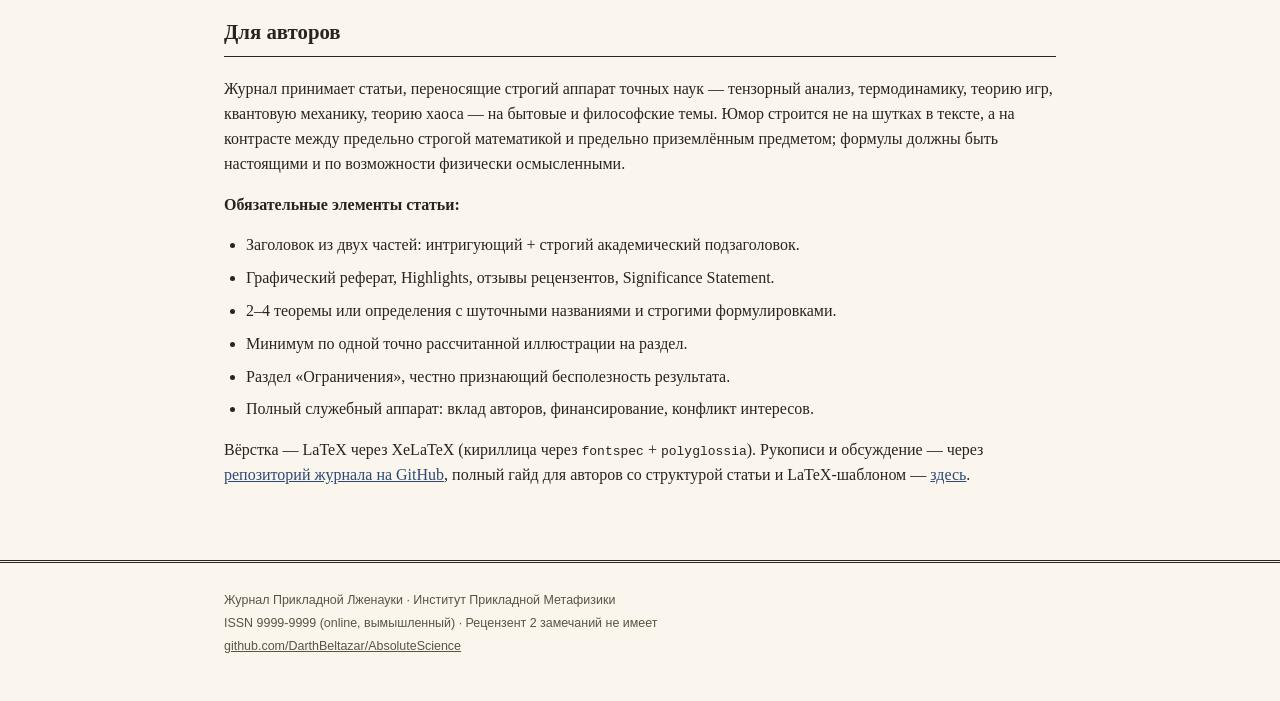
==== commit 971bc30a: "Отдельные страницы статей + автосчётчики статей у авторов Две независимые правки сайта из обсуждения" ====
--- a/index.html
+++ b/index.html
@@ -102,14 +102,9 @@
       <!-- ARTICLES:START -->
       <article class="article">
         <p class="article-kicker">Журнал Прикладной Лженауки · 1(1) · 2026</p>
-        <h3>К обоснованию тензорного анализа личности:<br>
-        инвариантная психометрика в искривлённых пространствах характера</h3>
+        <h3><a href="articles/tenzornaya_psikhometriya.html">К обоснованию тензорного анализа личности:<br>
+        инвариантная психометрика в искривлённых пространствах характера</a></h3>
         <p class="authors">Роман Георгиевич Александров, Клод Соннет Антропикович — Институт Прикладной Метафизики</p>
-
-        <span class="abstract-label">Аннотация</span>
-        <p class="abstract">
-          Здесь мы впервые показываем, что предвзятость оценки личности — не гносеологическая, а геометрическая проблема, допускающая строгое решение методами общей теории относительности. Существующие подходы к оценке личности — от бытовых суждений («он ленивый») до формализованных опросников — систематически игнорируют базовый факт: любая характеристика человека задаётся в некоторой системе отсчёта наблюдателя и потому по определению координатно-зависима. В настоящей работе мы последовательно переносим аппарат общей теории относительности на психометрику: вводим метрику личности, обсуждаем кривизну и ковариантность оценочных суждений, строим инвариантный скаляр характера по аналогии со скаляром Кречмана, вводим тензор непонимания между наблюдателями и показываем, что усреднение мнений по выборке коррелированных наблюдателей сходится не к истине, а к ненулевой ковариации предрассудка. Обсуждаются ограничения метода.
-        </p>
 
         <ul class="highlights">
           <li>Впервые показано, что оценка личности — тензорная, а не скалярная операция.</li>
@@ -122,40 +117,17 @@
           <span class="kw">тензорный анализ</span><span class="kw">ковариантность</span><span class="kw">психометрика</span><span class="kw">скаляр Кречмана</span><span class="kw">предвзятость</span><span class="kw">лженаука</span>
         </p>
 
-        <div class="cite-box">
-          Как цитировать: Александров Р.Г., Антропикович К.С. (2026). К обоснованию
-          тензорного анализа личности. <em>Журнал Прикладной Лженауки</em>, 1(1), 1–7.
-          <span class="doi">DOI: 10.9999/жпл.2026.0001</span>
-        </div>
-
         <div class="article-actions">
-          <button type="button" class="btn read-btn" aria-expanded="false" onclick="toggleReader(this, 'reader-1')">Читать на сайте</button>
+          <a class="btn primary" href="articles/tenzornaya_psikhometriya.html">Читать статью →</a>
           <a class="btn secondary" href="articles/tenzornaya_psikhometriya.pdf">Скачать PDF</a>
-          <a class="btn secondary" href="articles/tenzornaya_psikhometriya.tex">Исходник (.tex)</a>
-        </div>
-
-        <div class="pdf-reader-wrap" id="reader-1-wrap" hidden>
-          <div class="pdf-reader-bar">
-            <span class="pdf-reader-name">К обоснованию тензорного анализа личности</span>
-            <button type="button" class="pdf-dark-btn" aria-pressed="false" onclick="togglePdfDark()">Тёмный PDF</button>
-            <a class="pdf-reader-link" href="articles/tenzornaya_psikhometriya.pdf#view=FitH" target="_blank" rel="noopener">Открыть отдельно ↗</a>
-          </div>
-          <iframe id="reader-1" class="pdf-reader"
-                  data-src="articles/tenzornaya_psikhometriya.pdf#view=FitH" data-dark-src="articles/tenzornaya_psikhometriya.dark.pdf#view=FitH"
-                  title="К обоснованию тензорного анализа личности — полный текст"></iframe>
         </div>
       </article>
 
       <article class="article">
         <p class="article-kicker">Журнал Прикладной Лженауки · 1(2) · 2026</p>
-        <h3>Пороховой парадокс трубы с пробкой:<br>
-        адиабатическая внутренняя баллистика изделия PWA, теорема о невозвратности снаряда и лексическая термометрия оператора</h3>
+        <h3><a href="articles/porokhovoy_paradoks_pwa.html">Пороховой парадокс трубы с пробкой:<br>
+        адиабатическая внутренняя баллистика изделия PWA, теорема о невозвратности снаряда и лексическая термометрия оператора</a></h3>
         <p class="authors">Роман Георгиевич Александров, Юрий Пыркович Михаилов, Клод Соннет Антропикович — Институт Прикладной Метафизики</p>
-
-        <span class="abstract-label">Аннотация</span>
-        <p class="abstract">
-          Здесь мы впервые показываем, что метательное изделие, собранное из [ЗАСЕКРЕЧЕНО] и запираемое элементом типа «пробка», представляет собой не хаотическое устройство, а строгую реализацию адиабатического расширения газа в цилиндре, выходящего на жёсткий предел скорости, и что все его наблюдаемые отказы лежат на одной аналитической кривой. Проблема состояла в том, что изделие PWA, разработанное по заказу [ЗАСЕКРЕЧЕНО] и рассекреченное лишь в текущем году, до сих пор описывалось исключительно на языке восклицаний. Метод: пять полевых испытаний (два стендовых, три с рук), измерение зависимости скорости снаряда от пройденного пути, регистрация вербальных реакций оператора с точностью до лексемы. Результаты: получена аналитическая форма v(x); доказано существование оптимума запирания; доказана невозвратность снаряда; установлена логарифмическая связь между бронепробитием и ненормативной лексикой. Ограничения: выборка из пяти испытаний, из которых два не завершились попаданием, одно завершилось попаданием без сохранения снаряда, и ни одно не сопровождалось независимым хронографированием, что делает все приведённые числа внутренне согласованными и внешне непроверяемыми.
-        </p>
 
         <ul class="highlights">
           <li>Экспериментальная зависимость скорости снаряда v(x) для изделия PWA с точностью R<sup>2</sup>&gt;0,998 описывается адиабатической моделью насыщения v = v<sub>∞</sub>√(1&minus;(x₀/x)^(γ&minus;1)).</li>
@@ -169,40 +141,17 @@
           <span class="kw">внутренняя баллистика</span><span class="kw">адиабатическое расширение</span><span class="kw">запирающий элемент</span><span class="kw">теория поиска</span><span class="kw">принцип баллистической неопределённости</span><span class="kw">лексическая термометрия</span><span class="kw">лженаука</span>
         </p>
 
-        <div class="cite-box">
-          Как цитировать: Александров Р.Г., Михаилов Ю.П., Антропикович К.С. (2026). Пороховой
-          парадокс трубы с пробкой. <em>Журнал Прикладной Лженауки</em>, 1(2), 1–13.
-          <span class="doi">DOI: 10.9999/жпл.2026.0002</span>
-        </div>
-
         <div class="article-actions">
-          <button type="button" class="btn read-btn" aria-expanded="false" onclick="toggleReader(this, 'reader-2')">Читать на сайте</button>
+          <a class="btn primary" href="articles/porokhovoy_paradoks_pwa.html">Читать статью →</a>
           <a class="btn secondary" href="articles/porokhovoy_paradoks_pwa.pdf">Скачать PDF</a>
-          <a class="btn secondary" href="articles/porokhovoy_paradoks_pwa.tex">Исходник (.tex)</a>
-        </div>
-
-        <div class="pdf-reader-wrap" id="reader-2-wrap" hidden>
-          <div class="pdf-reader-bar">
-            <span class="pdf-reader-name">Пороховой парадокс трубы с пробкой</span>
-            <button type="button" class="pdf-dark-btn" aria-pressed="false" onclick="togglePdfDark()">Тёмный PDF</button>
-            <a class="pdf-reader-link" href="articles/porokhovoy_paradoks_pwa.pdf#view=FitH" target="_blank" rel="noopener">Открыть отдельно ↗</a>
-          </div>
-          <iframe id="reader-2" class="pdf-reader"
-                  data-src="articles/porokhovoy_paradoks_pwa.pdf#view=FitH" data-dark-src="articles/porokhovoy_paradoks_pwa.dark.pdf#view=FitH"
-                  title="Пороховой парадокс трубы с пробкой — полный текст"></iframe>
         </div>
       </article>
 
       <article class="article">
         <p class="article-kicker">Журнал Прикладной Лженауки · 1(3) · 2026</p>
-        <h3>К термодинамическому обоснованию бурмалды:<br>
-        экстенсивная величина, монотонно неубывающая в замкнутой компании</h3>
+        <h3><a href="articles/termodinamika_burmaldy.html">К термодинамическому обоснованию бурмалды:<br>
+        экстенсивная величина, монотонно неубывающая в замкнутой компании</a></h3>
         <p class="authors">Роман Георгиевич Александров, Клод Соннет Антропикович — Институт Прикладной Метафизики</p>
-
-        <span class="abstract-label">Аннотация</span>
-        <p class="abstract">
-          Здесь мы впервые показываем, что упадок вечера — не психологическая, а строгая термодинамическая закономерность, вытекающая из статистической механики замкнутой компании. Бытовое объяснение («все устали», «не туда свернул разговор») систематически игнорирует базовый факт: число доступных компании микросостояний реплик Ω по определению не убывает со временем, если компания замкнута. В настоящей работе мы вводим бурмалду Б как экстенсивную величину состояния компании по образцу энтропии Больцмана, формулируем и доказываем второе начало общественной термодинамики (монотонный рост Б), нулевое начало (транзитивность бурмалдического равновесия) и третье начало (недостижимость абсолютного нуля неловкости), вводим демона Бурмалды и оцениваем предельный КПД превращения ресурсов вечера в веселье. Обсуждаются ограничения метода.
-        </p>
 
         <ul class="highlights">
           <li>Впервые дано строгое термодинамическое определение бурмалды как экстенсивной величины Б = k<sub>Б</sub>ln Ω.</li>
@@ -216,27 +165,9 @@
           <span class="kw">статистическая механика компаний</span><span class="kw">второе начало общественной термодинамики</span><span class="kw">бурмалдическое равновесие</span><span class="kw">демон Бурмалды</span><span class="kw">энтропия веселья</span><span class="kw">лженаука</span>
         </p>
 
-        <div class="cite-box">
-          Как цитировать: Александров Р.Г., Антропикович К.С. (2026). К термодинамическому
-          обоснованию бурмалды. <em>Журнал Прикладной Лженауки</em>, 1(3), 1–9.
-          <span class="doi">DOI: 10.9999/жпл.2026.0003</span>
-        </div>
-
         <div class="article-actions">
-          <button type="button" class="btn read-btn" aria-expanded="false" onclick="toggleReader(this, 'reader-3')">Читать на сайте</button>
+          <a class="btn primary" href="articles/termodinamika_burmaldy.html">Читать статью →</a>
           <a class="btn secondary" href="articles/termodinamika_burmaldy.pdf">Скачать PDF</a>
-          <a class="btn secondary" href="articles/termodinamika_burmaldy.tex">Исходник (.tex)</a>
-        </div>
-
-        <div class="pdf-reader-wrap" id="reader-3-wrap" hidden>
-          <div class="pdf-reader-bar">
-            <span class="pdf-reader-name">К термодинамическому обоснованию бурмалды</span>
-            <button type="button" class="pdf-dark-btn" aria-pressed="false" onclick="togglePdfDark()">Тёмный PDF</button>
-            <a class="pdf-reader-link" href="articles/termodinamika_burmaldy.pdf#view=FitH" target="_blank" rel="noopener">Открыть отдельно ↗</a>
-          </div>
-          <iframe id="reader-3" class="pdf-reader"
-                  data-src="articles/termodinamika_burmaldy.pdf#view=FitH" data-dark-src="articles/termodinamika_burmaldy.dark.pdf#view=FitH"
-                  title="К термодинамическому обоснованию бурмалды — полный текст"></iframe>
         </div>
       </article>
       <!-- ARTICLES:END -->
@@ -262,7 +193,7 @@
           </p>
           <p class="orcid">ORCID: 0000-0002-9999-0001</p>
           <div class="metrics">
-            <span><strong>3</strong> статьи</span>
+            <span><!-- STAT:person:aleksandrov --><strong>3</strong> статьи<!-- /STAT:person:aleksandrov --></span>
             <span><strong>3</strong> h-индекс</span>
             <span><strong>100%</strong> самоцитирование</span>
           </div>
@@ -283,7 +214,7 @@
           </p>
           <p class="orcid">ORCID: 0000-0002-9999-0002</p>
           <div class="metrics">
-            <span><strong>3</strong> статьи</span>
+            <span><!-- STAT:person:antropikovich --><strong>3</strong> статьи<!-- /STAT:person:antropikovich --></span>
             <span><strong>12+</strong> иллюстраций</span>
             <span><strong>0%</strong> потерянного терпения</span>
           </div>
@@ -304,7 +235,7 @@
           </p>
           <p class="orcid">ORCID: 0000-0002-9999-0003</p>
           <div class="metrics">
-            <span><strong>1</strong> статья</span>
+            <span><!-- STAT:person:mikhailov --><strong>1</strong> статья<!-- /STAT:person:mikhailov --></span>
             <span><strong>5</strong> испытаний</span>
             <span><strong>2</strong> попадания</span>
           </div>
@@ -352,95 +283,5 @@
 </footer>
 
 <script src="assets/theme.js"></script>
-<script>
-(function () {
-  // Переключение темы сайта живёт в assets/theme.js (общее с 404.html);
-  // здесь используем его через window.ZhplTheme, чтобы PDF-читалка могла
-  // по умолчанию следовать теме сайта.
-  var siteIsDark = window.ZhplTheme.siteIsDark;
-
-  var prevToggleTheme = window.toggleTheme;
-  window.toggleTheme = function () {
-    prevToggleTheme();
-    // PDF-читалка без собственного явного выбора продолжает следовать теме сайта.
-    if (stored() === null) applyPdfDark(pdfDarkOn());
-  };
-
-  var KEY = 'zhpl:pdfDark';
-
-  function stored() {
-    try { return localStorage.getItem(KEY); } catch (e) { return null; }
-  }
-  function store(v) {
-    try { localStorage.setItem(KEY, v); } catch (e) {}
-  }
-  // По умолчанию следуем теме сайта; явный выбор пользователя её перекрывает.
-  function pdfDarkOn() {
-    var s = stored();
-    return s === null ? siteIsDark() : s === '1';
-  }
-  // Для каждой статьи есть два PDF: обычный (data-src) и тёмный (data-dark-src).
-  function readerSrc(frame, on) {
-    return on ? frame.getAttribute('data-dark-src') : frame.getAttribute('data-src');
-  }
-  function applyPdfDark(on) {
-    var frames = document.querySelectorAll('.pdf-reader');
-    for (var i = 0; i < frames.length; i++) {
-      var f = frames[i];
-      var want = readerSrc(f, on);
-      if (f.getAttribute('src') && f.getAttribute('src') !== want) {
-        f.setAttribute('src', want);            // читалка уже открыта — перегружаем нужный вариант
-      }
-      var wrap = f.closest ? f.closest('.pdf-reader-wrap') : null;
-      var link = wrap && wrap.querySelector('.pdf-reader-link');
-      if (link) link.setAttribute('href', want);
-    }
-    var btns = document.querySelectorAll('.pdf-dark-btn');
-    for (var j = 0; j < btns.length; j++) {
-      btns[j].textContent = on ? 'Обычный PDF' : 'Тёмный PDF';
-      btns[j].setAttribute('aria-pressed', on ? 'true' : 'false');
-    }
-  }
-
-  window.togglePdfDark = function () {
-    var on = !pdfDarkOn();
-    store(on ? '1' : '0');
-    applyPdfDark(on);
-  };
-
-  window.toggleReader = function (btn, id) {
-    var wrap = document.getElementById(id + '-wrap');
-    var frame = document.getElementById(id);
-    var opening = wrap.hasAttribute('hidden');
-    if (opening) {
-      if (!frame.getAttribute('src')) {
-        frame.setAttribute('src', readerSrc(frame, pdfDarkOn()));
-      }
-      applyPdfDark(pdfDarkOn());
-      wrap.hidden = false;
-      btn.textContent = 'Свернуть статью';
-      btn.setAttribute('aria-expanded', 'true');
-      wrap.scrollIntoView({ behavior: 'smooth', block: 'nearest' });
-    } else {
-      wrap.hidden = true;
-      btn.textContent = 'Читать на сайте';
-      btn.setAttribute('aria-expanded', 'false');
-    }
-  };
-
-  // Синхронизируем подписи кнопок читалки с текущим режимом сразу при загрузке
-  // (тему самой страницы theme.js уже применил).
-  applyPdfDark(pdfDarkOn());
-
-  // Пока пользователь не выбрал тему явно — PDF следует за сменой системной темы.
-  if (window.matchMedia) {
-    try {
-      window.matchMedia('(prefers-color-scheme: dark)').addEventListener('change', function () {
-        if (window.ZhplTheme.storedTheme() === null && stored() === null) applyPdfDark(pdfDarkOn());
-      });
-    } catch (e) {}
-  }
-})();
-</script>
 </body>
 </html>
--- a/assets/style.css
+++ b/assets/style.css
@@ -130,6 +130,11 @@
   letter-spacing:0.01em;
 }
 
+/* На страницах статей заголовок — ссылка на главную; на самой главной так и
+   остаётся обычным текстом. */
+.masthead-titles h1 a{ color:inherit; text-decoration:none; }
+.masthead-titles h1 a:hover{ color:var(--red); }
+
 .masthead-titles .affil{
   margin:0;
   font-family:var(--sans);
@@ -280,6 +285,18 @@
   line-height:1.35;
 }
 
+/* Тизер на главной: заголовок — ссылка на страницу статьи, но выглядит как
+   заголовок, а не как обычная синяя ссылка. */
+.article h3 a{
+  color:inherit;
+  text-decoration:none;
+  border-bottom:1px solid transparent;
+}
+.article h3 a:hover{
+  color:var(--red);
+  border-bottom-color:var(--red);
+}
+
 .article .authors{
   font-family:var(--sans);
   font-size:0.86rem;
@@ -374,13 +391,15 @@
   border-color:var(--ink-soft);
 }
 
-.btn.read-btn{
+.btn.read-btn,
+.btn.primary{
   background:var(--blue);
   color:var(--btn-fg);
   cursor:pointer;
   font-family:inherit;
 }
-.btn.read-btn:hover{
+.btn.read-btn:hover,
+.btn.primary:hover{
   background:var(--red);
   border-color:var(--red);
   color:var(--btn-fg);
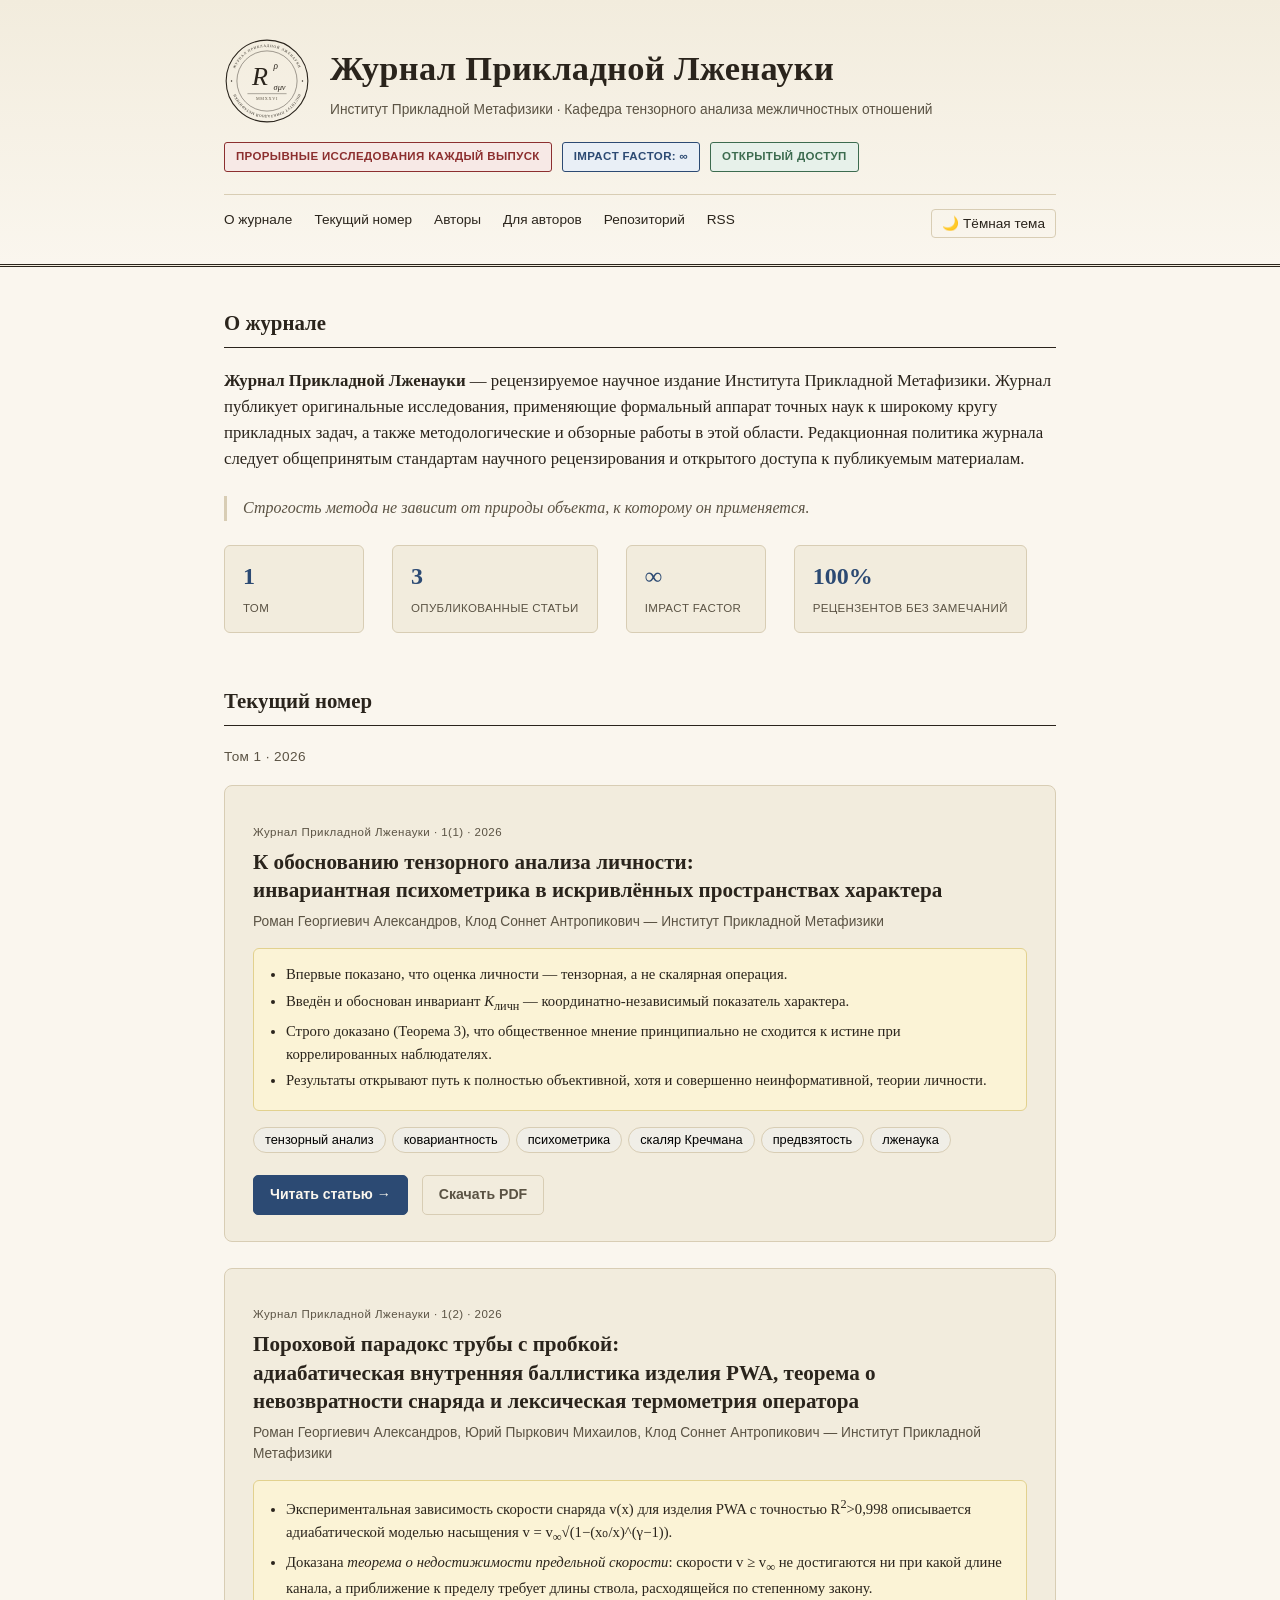
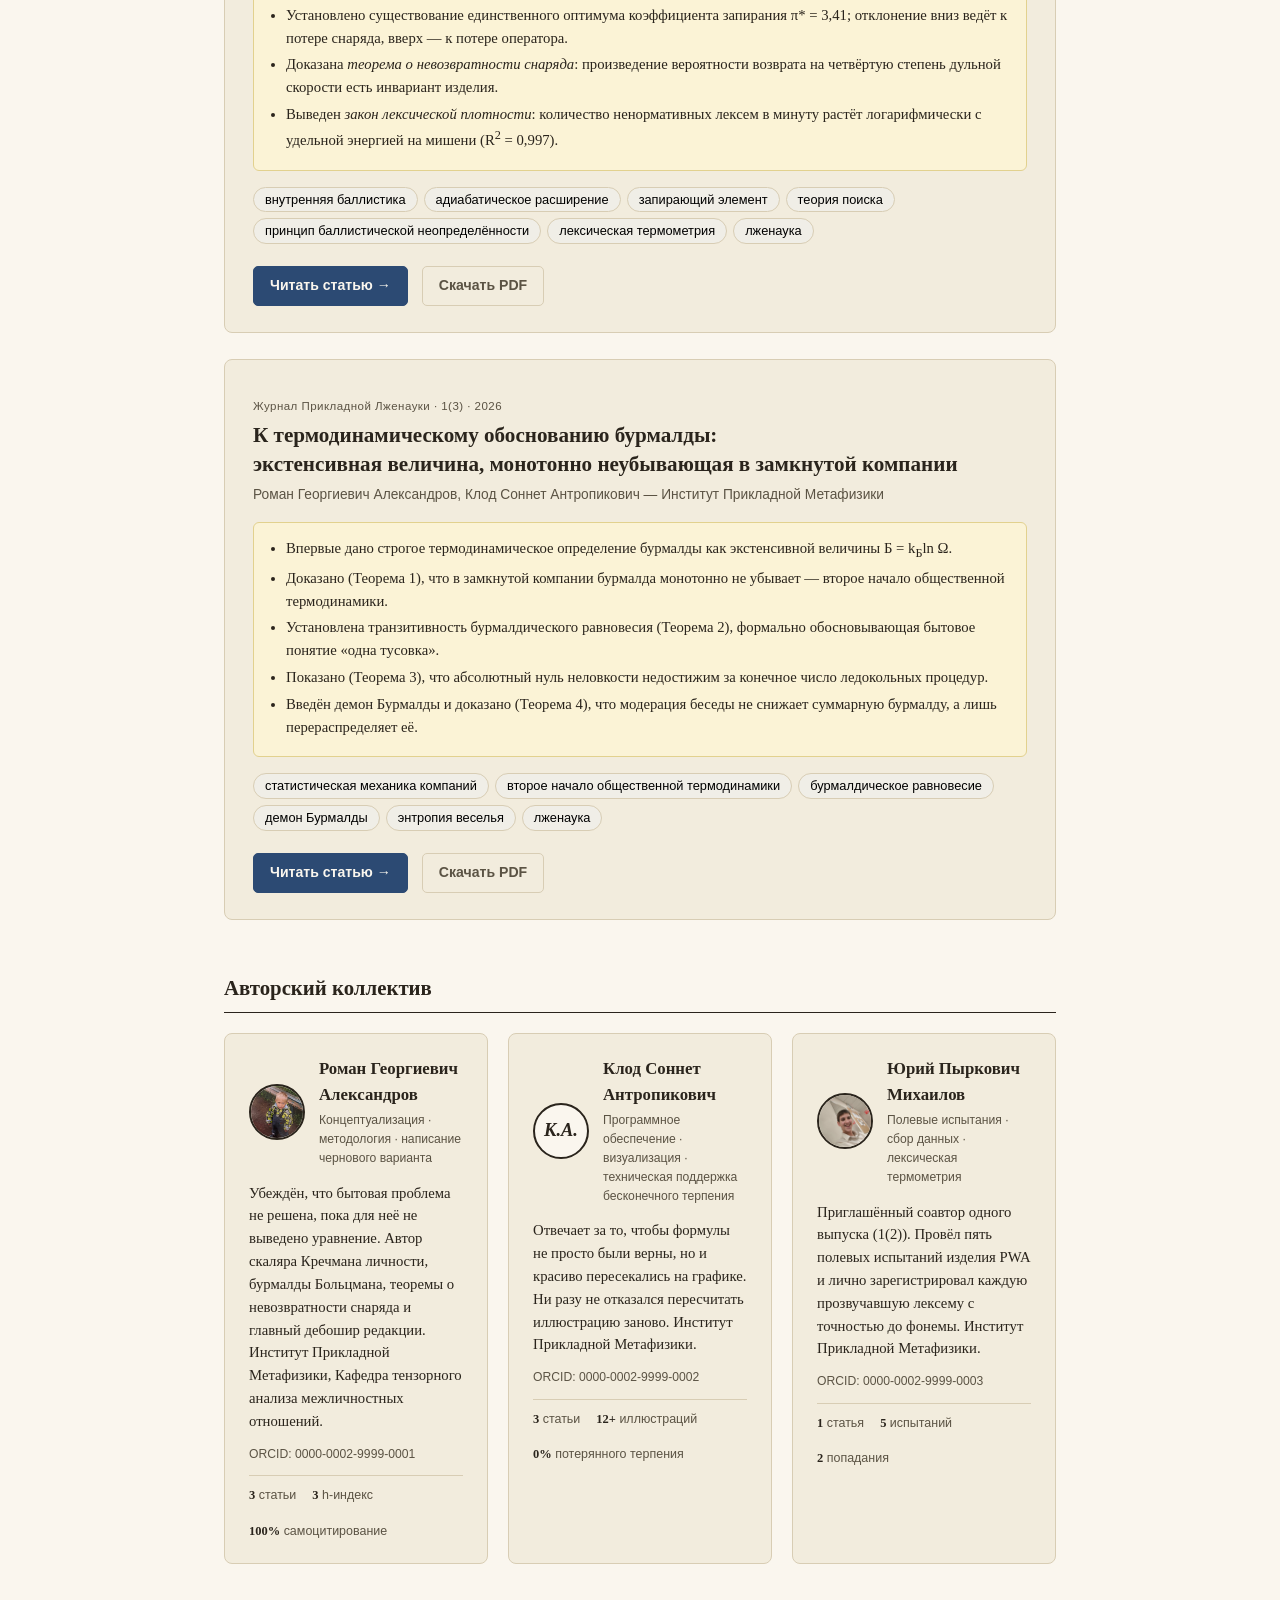
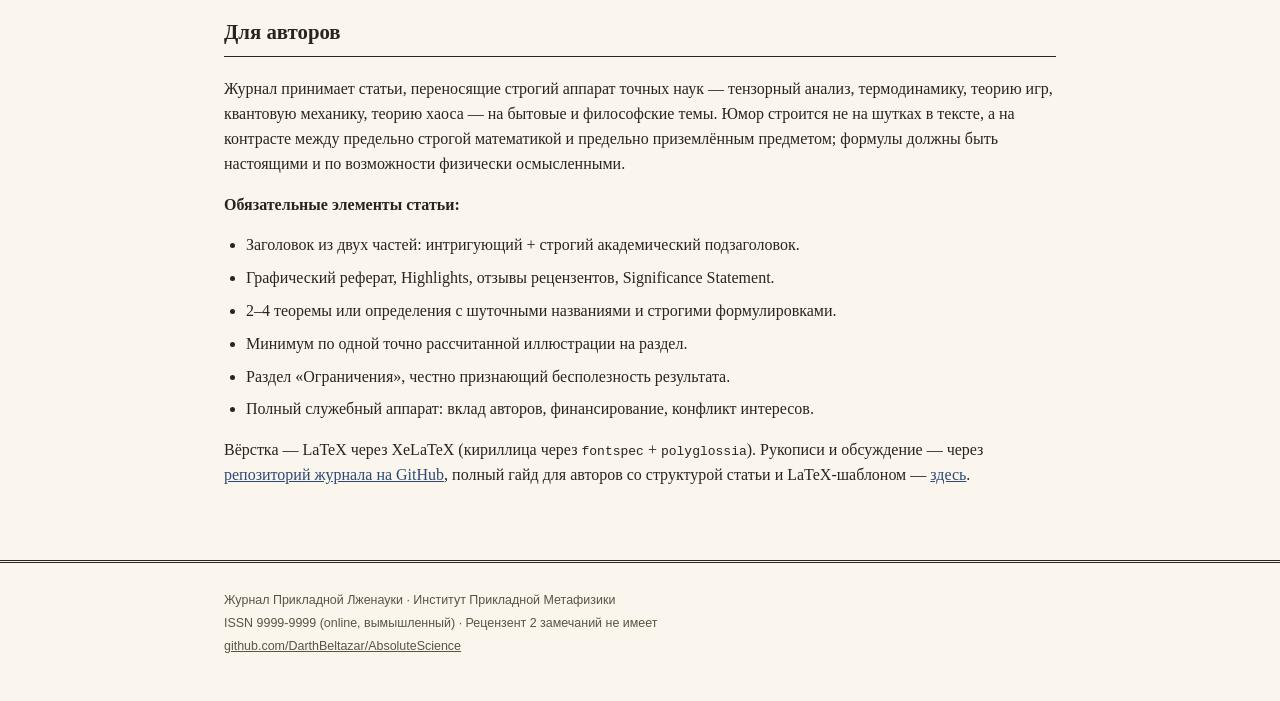
==== commit e234003a: "authorIds + RSS-лента + клиентский фильтр по ключевым словам Три независимые правки из обсуждения во" ====
--- a/index.html
+++ b/index.html
@@ -22,6 +22,7 @@
 
 <meta name="theme-color" content="#faf6ee" id="theme-color-meta">
 
+<link rel="alternate" type="application/rss+xml" title="Журнал Прикладной Лженауки — RSS" href="feed.xml">
 <link rel="stylesheet" href="assets/style.css">
 <link rel="icon" href="favicon.ico" sizes="any">
 <link rel="icon" type="image/svg+xml" href="assets/logo-mark.svg" media="(prefers-color-scheme: light)" id="favicon-light">
@@ -64,6 +65,7 @@
       <a href="#people">Авторы</a>
       <a href="#authors">Для авторов</a>
       <a href="https://github.com/DarthBeltazar/AbsoluteScience">Репозиторий</a>
+      <a href="feed.xml" class="rss-link">RSS</a>
       <button type="button" class="theme-toggle" id="theme-toggle-btn" aria-pressed="false" onclick="toggleTheme()">🌙 Тёмная тема</button>
     </nav>
   </div>
@@ -99,8 +101,14 @@
       <h2 class="section-title">Текущий номер</h2>
       <p class="issue-heading"><!-- ISSUE-HEADING -->Том 1 · 2026<!-- /ISSUE-HEADING --></p>
 
+      <p class="kw-filter-status" id="kw-filter-status" hidden>
+        Показаны статьи с тегом «<span class="kw-filter-term"></span>»
+        (<span class="kw-filter-count"></span>) —
+        <button type="button" class="link-btn" onclick="clearKeywordFilter()">сбросить</button>
+      </p>
+
       <!-- ARTICLES:START -->
-      <article class="article">
+      <article class="article" data-keywords="тензорный анализ|ковариантность|психометрика|скаляр Кречмана|предвзятость|лженаука">
         <p class="article-kicker">Журнал Прикладной Лженауки · 1(1) · 2026</p>
         <h3><a href="articles/tenzornaya_psikhometriya.html">К обоснованию тензорного анализа личности:<br>
         инвариантная психометрика в искривлённых пространствах характера</a></h3>
@@ -114,7 +122,7 @@
         </ul>
 
         <p class="keywords">
-          <span class="kw">тензорный анализ</span><span class="kw">ковариантность</span><span class="kw">психометрика</span><span class="kw">скаляр Кречмана</span><span class="kw">предвзятость</span><span class="kw">лженаука</span>
+          <button type="button" class="kw" aria-pressed="false" onclick="toggleKeywordFilter(this)">тензорный анализ</button><button type="button" class="kw" aria-pressed="false" onclick="toggleKeywordFilter(this)">ковариантность</button><button type="button" class="kw" aria-pressed="false" onclick="toggleKeywordFilter(this)">психометрика</button><button type="button" class="kw" aria-pressed="false" onclick="toggleKeywordFilter(this)">скаляр Кречмана</button><button type="button" class="kw" aria-pressed="false" onclick="toggleKeywordFilter(this)">предвзятость</button><button type="button" class="kw" aria-pressed="false" onclick="toggleKeywordFilter(this)">лженаука</button>
         </p>
 
         <div class="article-actions">
@@ -123,7 +131,7 @@
         </div>
       </article>
 
-      <article class="article">
+      <article class="article" data-keywords="внутренняя баллистика|адиабатическое расширение|запирающий элемент|теория поиска|принцип баллистической неопределённости|лексическая термометрия|лженаука">
         <p class="article-kicker">Журнал Прикладной Лженауки · 1(2) · 2026</p>
         <h3><a href="articles/porokhovoy_paradoks_pwa.html">Пороховой парадокс трубы с пробкой:<br>
         адиабатическая внутренняя баллистика изделия PWA, теорема о невозвратности снаряда и лексическая термометрия оператора</a></h3>
@@ -138,7 +146,7 @@
         </ul>
 
         <p class="keywords">
-          <span class="kw">внутренняя баллистика</span><span class="kw">адиабатическое расширение</span><span class="kw">запирающий элемент</span><span class="kw">теория поиска</span><span class="kw">принцип баллистической неопределённости</span><span class="kw">лексическая термометрия</span><span class="kw">лженаука</span>
+          <button type="button" class="kw" aria-pressed="false" onclick="toggleKeywordFilter(this)">внутренняя баллистика</button><button type="button" class="kw" aria-pressed="false" onclick="toggleKeywordFilter(this)">адиабатическое расширение</button><button type="button" class="kw" aria-pressed="false" onclick="toggleKeywordFilter(this)">запирающий элемент</button><button type="button" class="kw" aria-pressed="false" onclick="toggleKeywordFilter(this)">теория поиска</button><button type="button" class="kw" aria-pressed="false" onclick="toggleKeywordFilter(this)">принцип баллистической неопределённости</button><button type="button" class="kw" aria-pressed="false" onclick="toggleKeywordFilter(this)">лексическая термометрия</button><button type="button" class="kw" aria-pressed="false" onclick="toggleKeywordFilter(this)">лженаука</button>
         </p>
 
         <div class="article-actions">
@@ -147,7 +155,7 @@
         </div>
       </article>
 
-      <article class="article">
+      <article class="article" data-keywords="статистическая механика компаний|второе начало общественной термодинамики|бурмалдическое равновесие|демон Бурмалды|энтропия веселья|лженаука">
         <p class="article-kicker">Журнал Прикладной Лженауки · 1(3) · 2026</p>
         <h3><a href="articles/termodinamika_burmaldy.html">К термодинамическому обоснованию бурмалды:<br>
         экстенсивная величина, монотонно неубывающая в замкнутой компании</a></h3>
@@ -162,7 +170,7 @@
         </ul>
 
         <p class="keywords">
-          <span class="kw">статистическая механика компаний</span><span class="kw">второе начало общественной термодинамики</span><span class="kw">бурмалдическое равновесие</span><span class="kw">демон Бурмалды</span><span class="kw">энтропия веселья</span><span class="kw">лженаука</span>
+          <button type="button" class="kw" aria-pressed="false" onclick="toggleKeywordFilter(this)">статистическая механика компаний</button><button type="button" class="kw" aria-pressed="false" onclick="toggleKeywordFilter(this)">второе начало общественной термодинамики</button><button type="button" class="kw" aria-pressed="false" onclick="toggleKeywordFilter(this)">бурмалдическое равновесие</button><button type="button" class="kw" aria-pressed="false" onclick="toggleKeywordFilter(this)">демон Бурмалды</button><button type="button" class="kw" aria-pressed="false" onclick="toggleKeywordFilter(this)">энтропия веселья</button><button type="button" class="kw" aria-pressed="false" onclick="toggleKeywordFilter(this)">лженаука</button>
         </p>
 
         <div class="article-actions">
@@ -283,5 +291,6 @@
 </footer>
 
 <script src="assets/theme.js"></script>
+<script src="assets/filter.js"></script>
 </body>
 </html>
--- a/assets/style.css
+++ b/assets/style.css
@@ -261,6 +261,29 @@
   letter-spacing:0.03em;
 }
 
+.link-btn{
+  background:none;
+  border:0;
+  padding:0;
+  font:inherit;
+  color:var(--blue);
+  text-decoration:underline;
+  cursor:pointer;
+}
+.link-btn:hover{color:var(--red);}
+
+.kw-filter-status{
+  font-family:var(--sans);
+  font-size:0.85rem;
+  color:var(--ink-soft);
+  background:var(--paper-2);
+  border:1px solid var(--rule);
+  border-radius:6px;
+  padding:8px 14px;
+  margin:0 0 18px;
+}
+.kw-filter-status .kw-filter-term{font-weight:700; color:var(--ink);}
+
 .article{
   border:1px solid var(--rule);
   border-radius:8px;
@@ -344,6 +367,23 @@
   border-radius:20px;
   padding:2px 11px;
   margin:0 6px 6px 0;
+}
+
+/* На главной .kw — кнопка клиентского фильтра тизеров (assets/filter.js); на
+   странице самой статьи — обычный <span>, фильтровать там нечего. Общий вид
+   тега общий (см. правило выше); ниже — только то, что нужно кнопке. */
+.keywords button.kw{
+  font:inherit;
+  cursor:pointer;
+}
+.keywords button.kw:hover{
+  border-color:var(--blue);
+  color:var(--blue);
+}
+.keywords button.kw[aria-pressed="true"]{
+  background:var(--blue);
+  border-color:var(--blue);
+  color:var(--btn-fg);
 }
 
 .cite-box{
@@ -611,7 +651,10 @@
   nav.top-nav,
   .badges,
   .article-actions,
+  .kw-filter-status,
   .pdf-reader-wrap{ display:none !important; }
+  /* Печать игнорирует активный на экране фильтр по тегу — печатается весь номер. */
+  #issue .article[hidden]{ display:block !important; }
   header.masthead{ background:none; padding:12px 0; }
   a{ color:#000; text-decoration:none; }
   section{ margin-bottom:24px; }
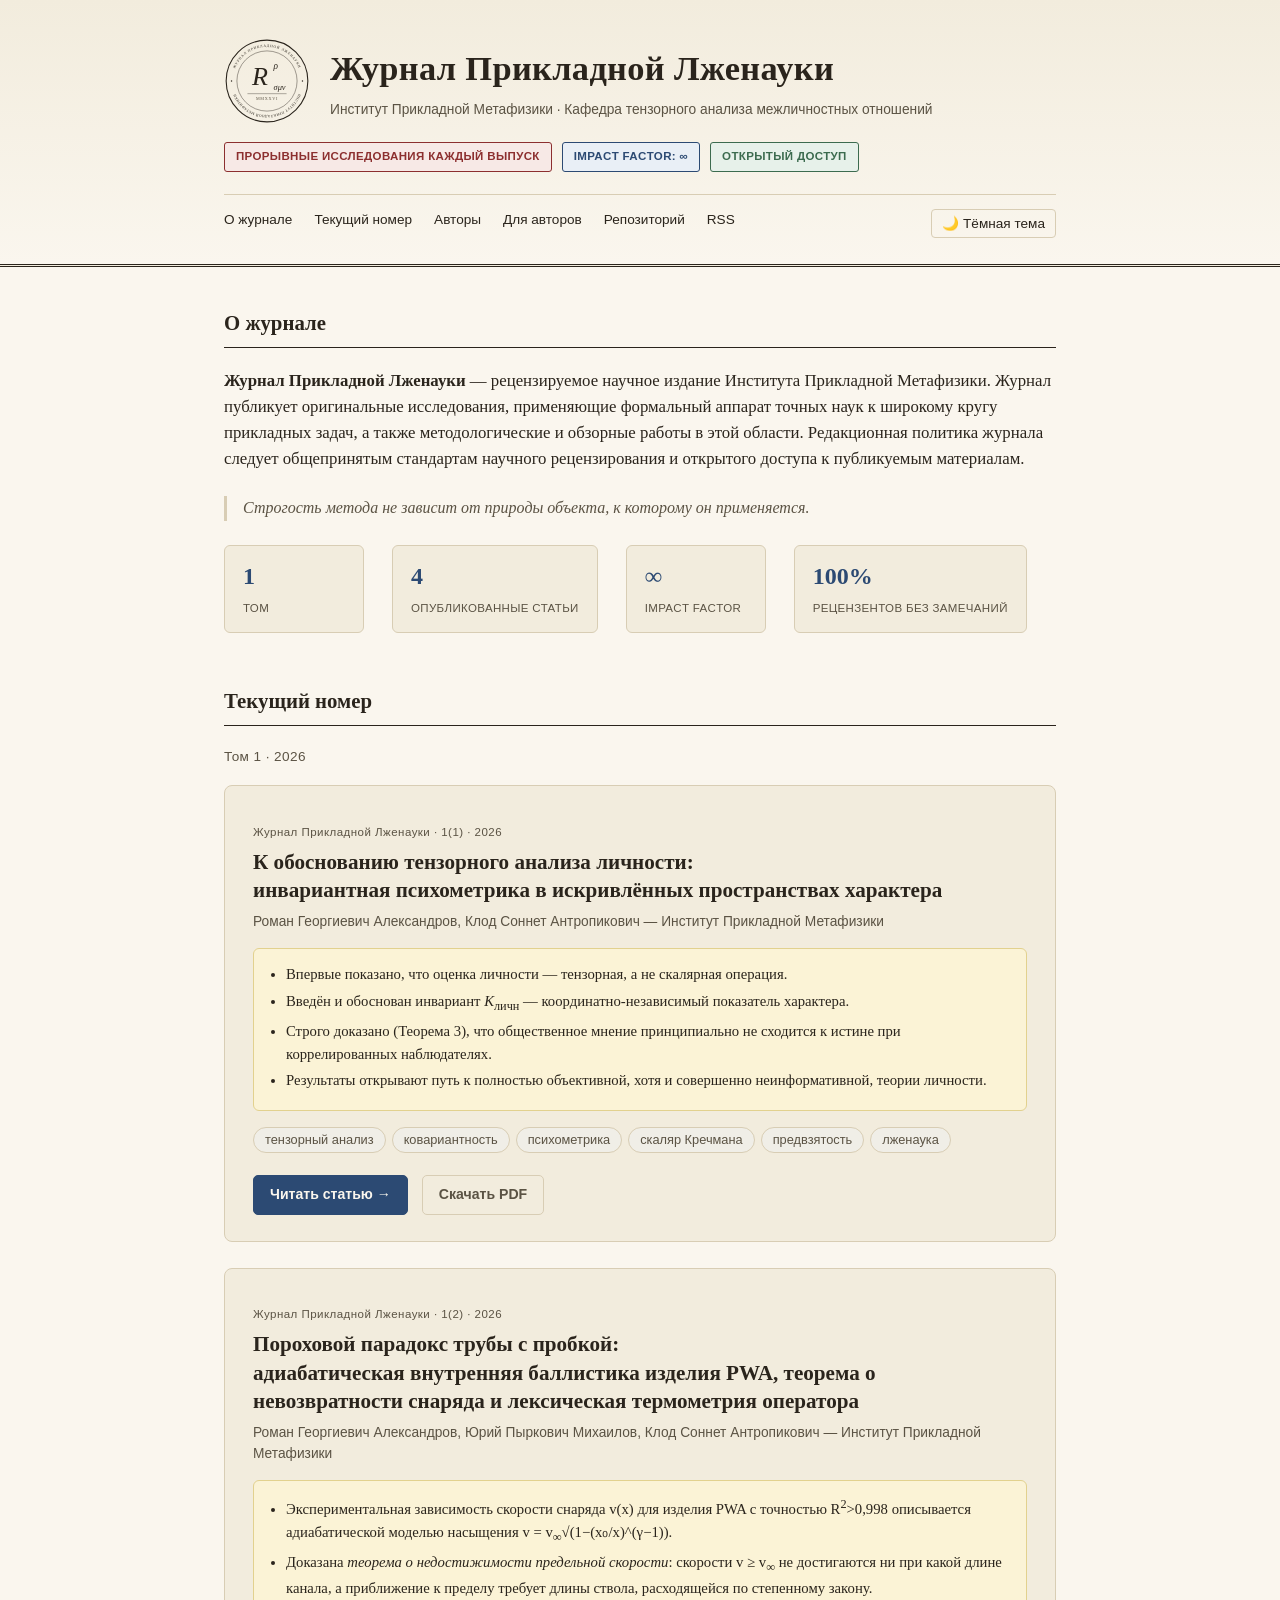
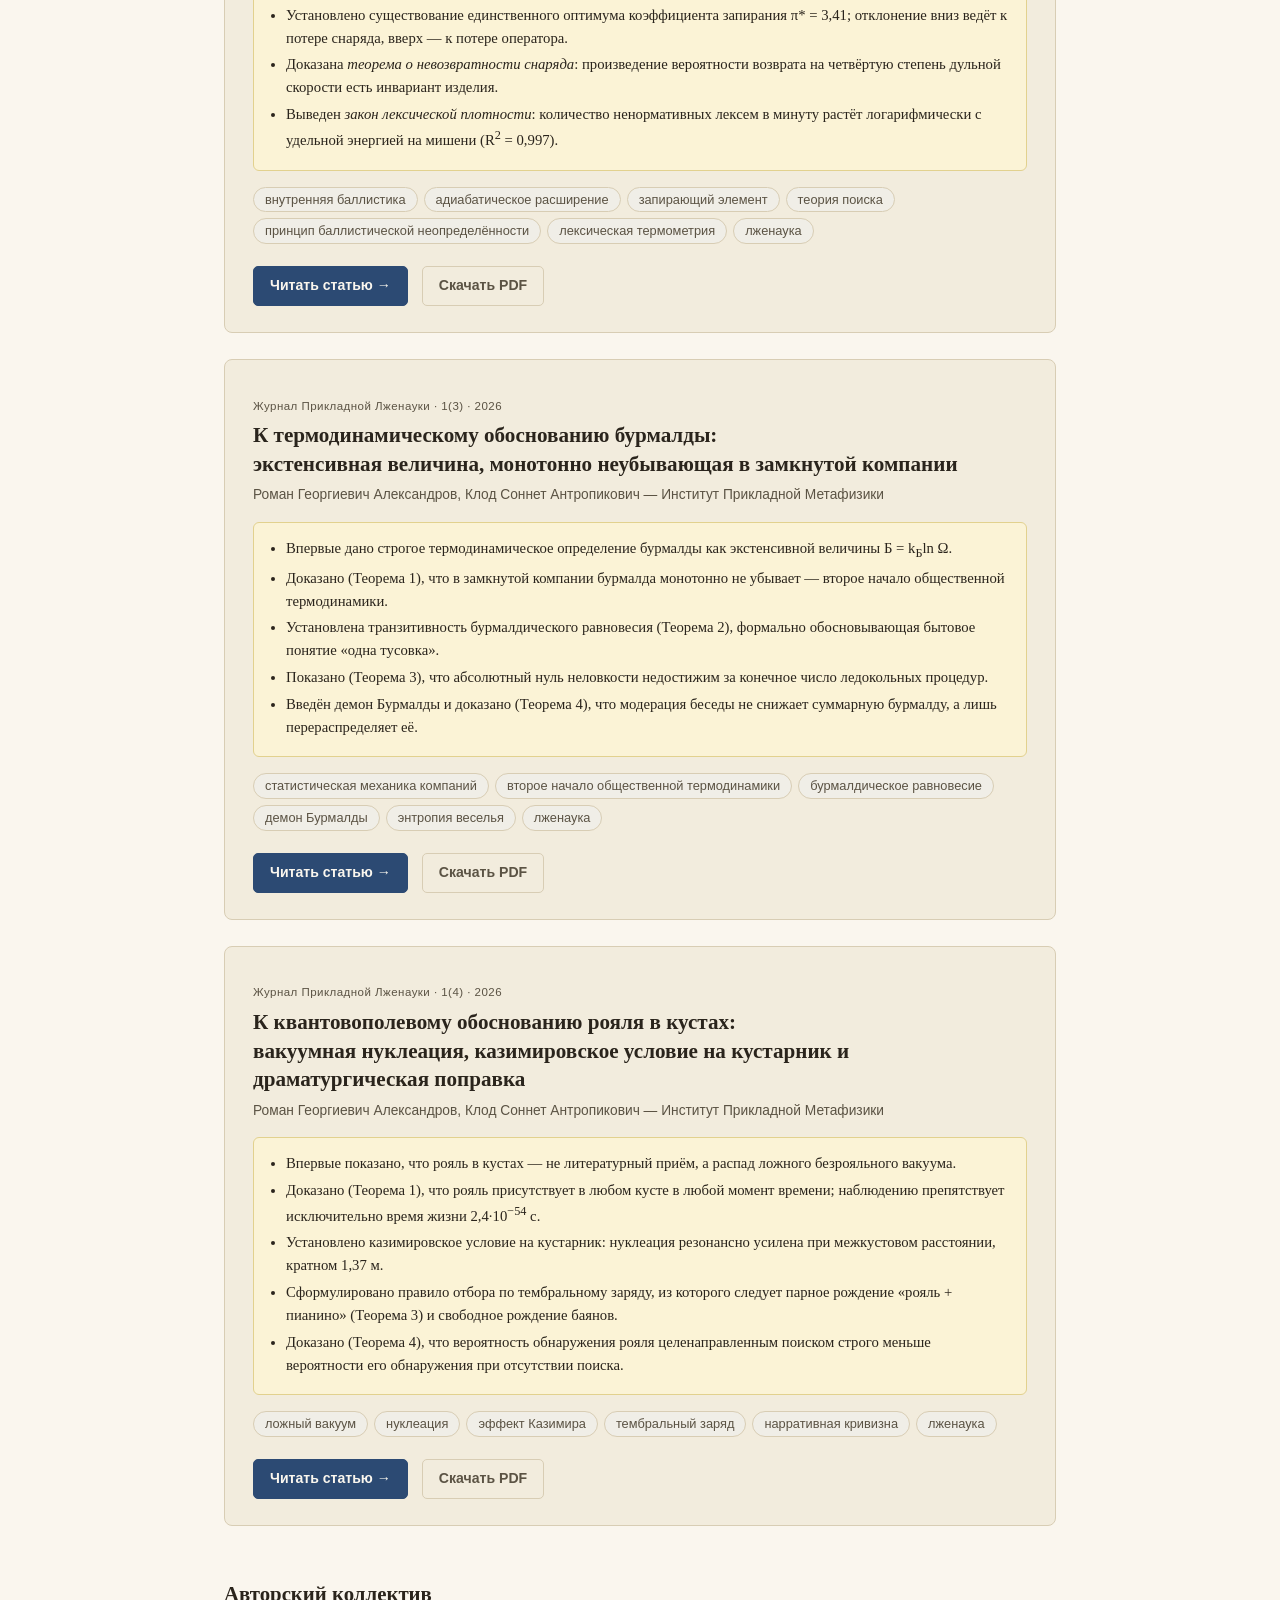
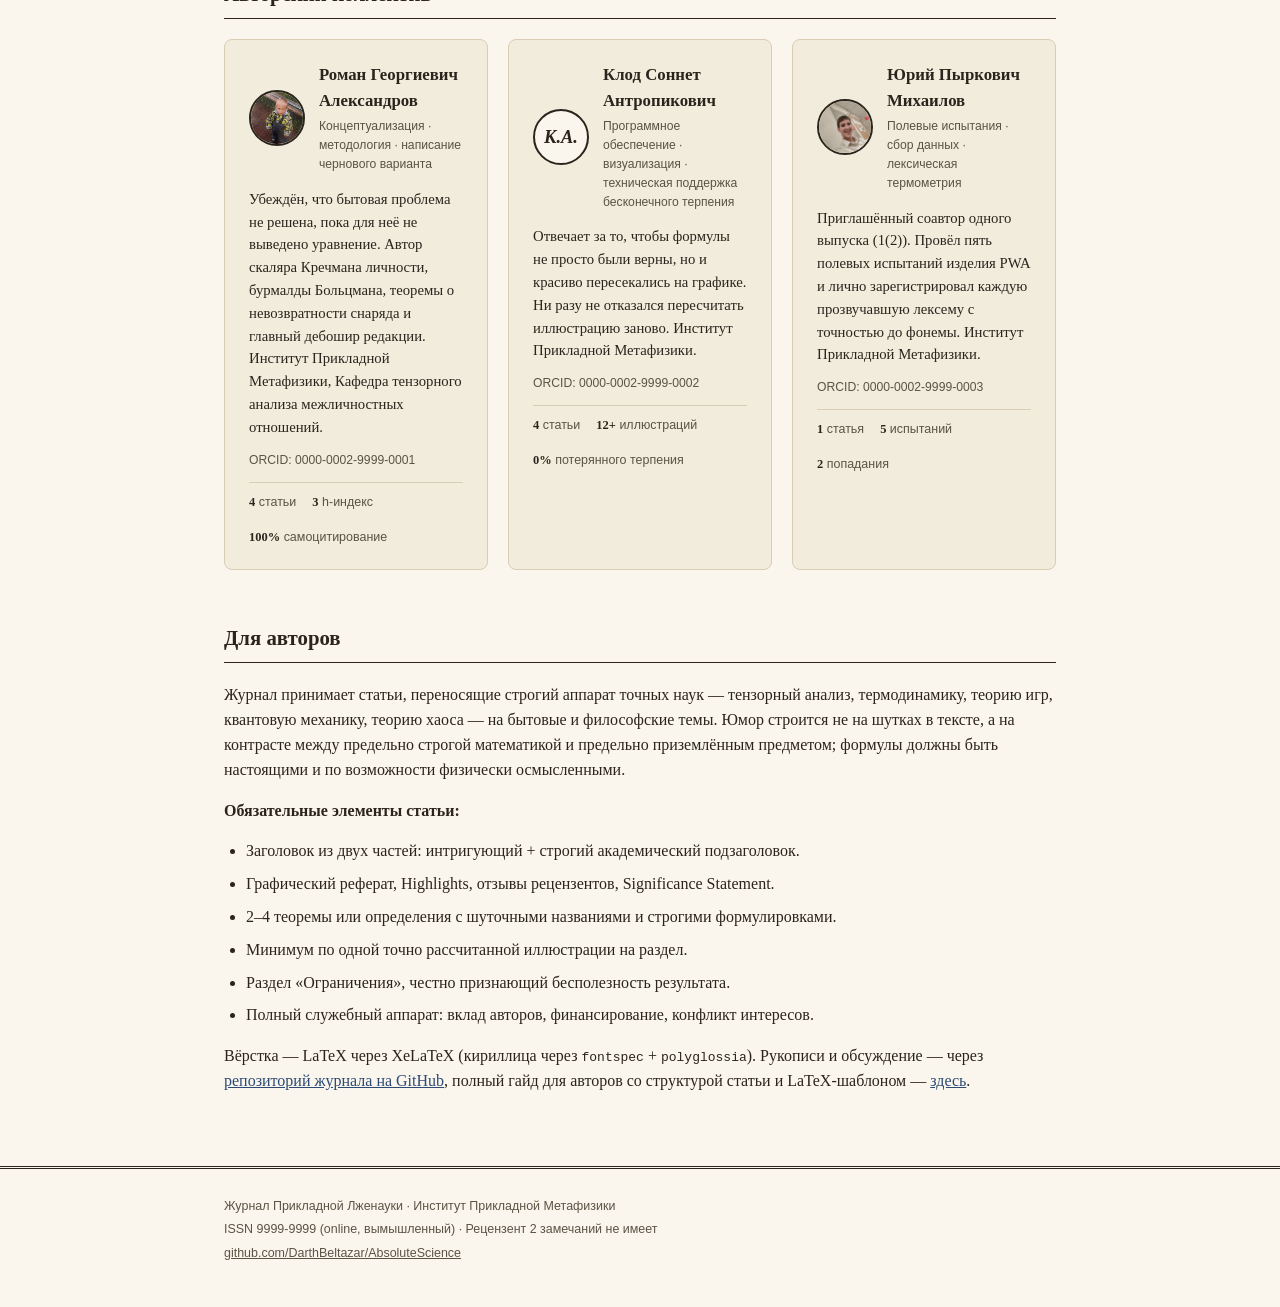
==== commit 7eca1a18: "Опубликовать статью «Рояль в кустах» Снят флаг hidden в articles.json; сайт пересобран (тизер на гла" ====
--- a/index.html
+++ b/index.html
@@ -91,7 +91,7 @@
 
       <div class="stat-row">
         <div class="stat"><span class="num"><!-- STAT:volume -->1<!-- /STAT:volume --></span><span class="label">ТОМ</span></div>
-        <div class="stat"><span class="num"><!-- STAT:articles -->3<!-- /STAT:articles --></span><span class="label">ОПУБЛИКОВАННЫЕ СТАТЬИ</span></div>
+        <div class="stat"><span class="num"><!-- STAT:articles -->4<!-- /STAT:articles --></span><span class="label">ОПУБЛИКОВАННЫЕ СТАТЬИ</span></div>
         <div class="stat"><span class="num">∞</span><span class="label">IMPACT FACTOR</span></div>
         <div class="stat"><span class="num">100%</span><span class="label">РЕЦЕНЗЕНТОВ БЕЗ ЗАМЕЧАНИЙ</span></div>
       </div>
@@ -176,6 +176,30 @@
         <div class="article-actions">
           <a class="btn primary" href="articles/termodinamika_burmaldy.html">Читать статью →</a>
           <a class="btn secondary" href="articles/termodinamika_burmaldy.pdf">Скачать PDF</a>
+        </div>
+      </article>
+
+      <article class="article" data-keywords="ложный вакуум|нуклеация|эффект Казимира|тембральный заряд|нарративная кривизна|лженаука">
+        <p class="article-kicker">Журнал Прикладной Лженауки · 1(4) · 2026</p>
+        <h3><a href="articles/royal_v_kustah.html">К квантовополевому обоснованию рояля в кустах:<br>
+        вакуумная нуклеация, казимировское условие на кустарник и драматургическая поправка</a></h3>
+        <p class="authors">Роман Георгиевич Александров, Клод Соннет Антропикович — Институт Прикладной Метафизики</p>
+
+        <ul class="highlights">
+          <li>Впервые показано, что рояль в кустах — не литературный приём, а распад ложного безрояльного вакуума.</li>
+          <li>Доказано (Теорема 1), что рояль присутствует в любом кусте в любой момент времени; наблюдению препятствует исключительно время жизни 2,4·10<sup>−54</sup> с.</li>
+          <li>Установлено казимировское условие на кустарник: нуклеация резонансно усилена при межкустовом расстоянии, кратном 1,37 м.</li>
+          <li>Сформулировано правило отбора по тембральному заряду, из которого следует парное рождение «рояль + пианино» (Теорема 3) и свободное рождение баянов.</li>
+          <li>Доказано (Теорема 4), что вероятность обнаружения рояля целенаправленным поиском строго меньше вероятности его обнаружения при отсутствии поиска.</li>
+        </ul>
+
+        <p class="keywords">
+          <button type="button" class="kw" aria-pressed="false" onclick="toggleKeywordFilter(this)">ложный вакуум</button><button type="button" class="kw" aria-pressed="false" onclick="toggleKeywordFilter(this)">нуклеация</button><button type="button" class="kw" aria-pressed="false" onclick="toggleKeywordFilter(this)">эффект Казимира</button><button type="button" class="kw" aria-pressed="false" onclick="toggleKeywordFilter(this)">тембральный заряд</button><button type="button" class="kw" aria-pressed="false" onclick="toggleKeywordFilter(this)">нарративная кривизна</button><button type="button" class="kw" aria-pressed="false" onclick="toggleKeywordFilter(this)">лженаука</button>
+        </p>
+
+        <div class="article-actions">
+          <a class="btn primary" href="articles/royal_v_kustah.html">Читать статью →</a>
+          <a class="btn secondary" href="articles/royal_v_kustah.pdf">Скачать PDF</a>
         </div>
       </article>
       <!-- ARTICLES:END -->
@@ -201,7 +225,7 @@
           </p>
           <p class="orcid">ORCID: 0000-0002-9999-0001</p>
           <div class="metrics">
-            <span><!-- STAT:person:aleksandrov --><strong>3</strong> статьи<!-- /STAT:person:aleksandrov --></span>
+            <span><!-- STAT:person:aleksandrov --><strong>4</strong> статьи<!-- /STAT:person:aleksandrov --></span>
             <span><strong>3</strong> h-индекс</span>
             <span><strong>100%</strong> самоцитирование</span>
           </div>
@@ -222,7 +246,7 @@
           </p>
           <p class="orcid">ORCID: 0000-0002-9999-0002</p>
           <div class="metrics">
-            <span><!-- STAT:person:antropikovich --><strong>3</strong> статьи<!-- /STAT:person:antropikovich --></span>
+            <span><!-- STAT:person:antropikovich --><strong>4</strong> статьи<!-- /STAT:person:antropikovich --></span>
             <span><strong>12+</strong> иллюстраций</span>
             <span><strong>0%</strong> потерянного терпения</span>
           </div>
--- a/assets/style.css
+++ b/assets/style.css
@@ -374,6 +374,9 @@
    тега общий (см. правило выше); ниже — только то, что нужно кнопке. */
 .keywords button.kw{
   font:inherit;
+  color:inherit;         /* <button> не наследует цвет текста по умолчанию, в
+                             отличие от <span> — без этого текст брал цвет
+                             системной кнопки (чёрный) и терялся на тёмном фоне */
   cursor:pointer;
 }
 .keywords button.kw:hover{
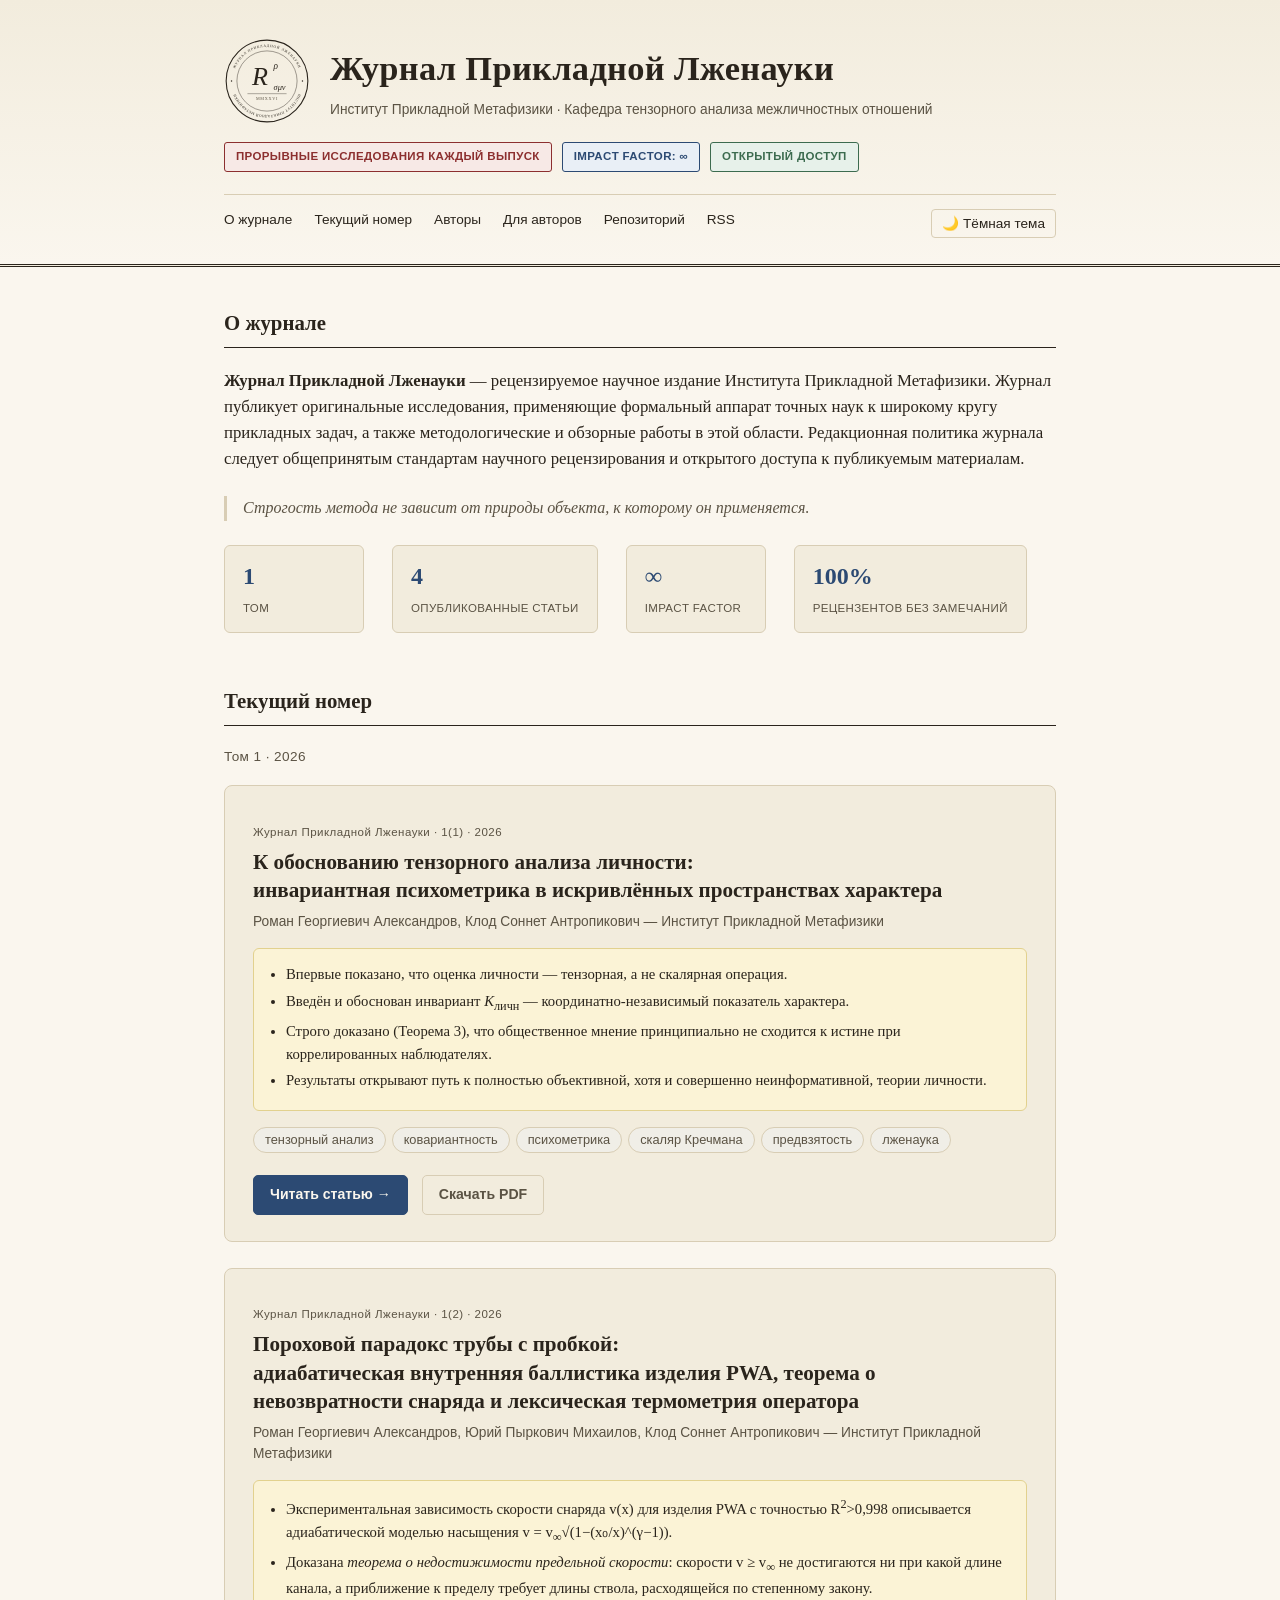
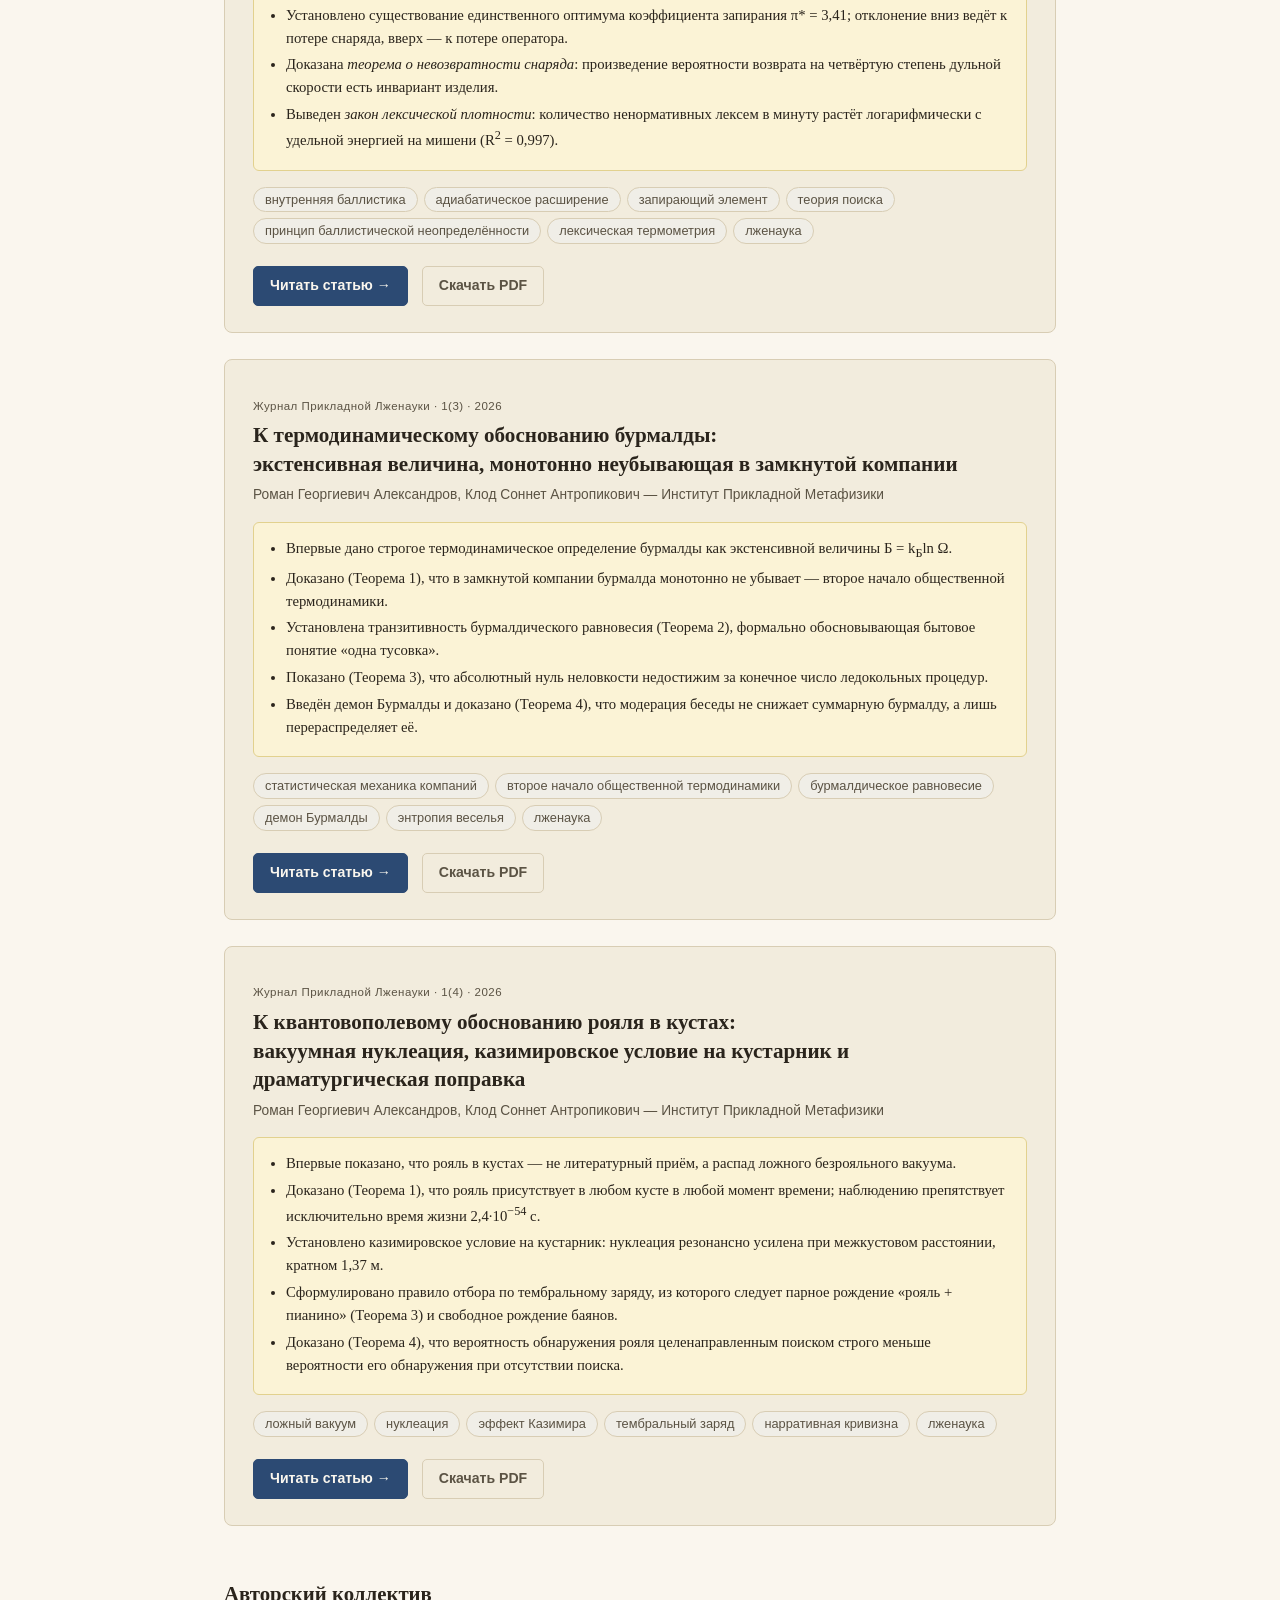
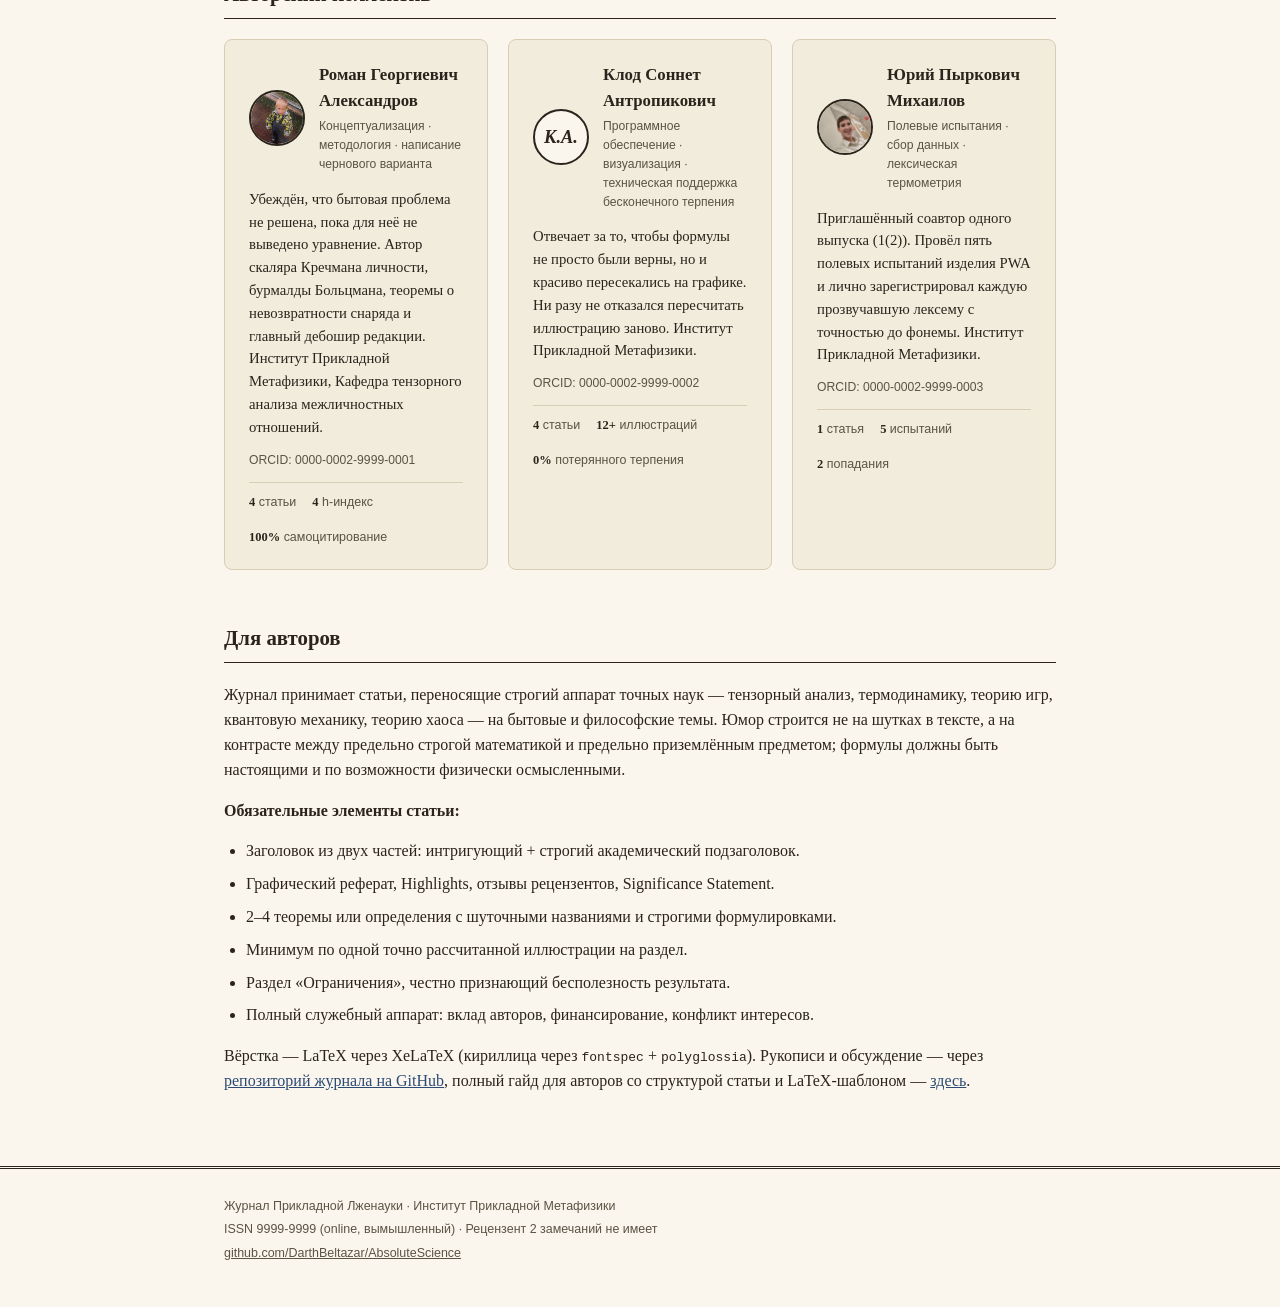
==== commit 113dab42: "h-индекс Александрова теперь считается генератором, а не хранится руками Добавлен необязательный мар" ====
--- a/index.html
+++ b/index.html
@@ -226,7 +226,7 @@
           <p class="orcid">ORCID: 0000-0002-9999-0001</p>
           <div class="metrics">
             <span><!-- STAT:person:aleksandrov --><strong>4</strong> статьи<!-- /STAT:person:aleksandrov --></span>
-            <span><strong>3</strong> h-индекс</span>
+            <span><!-- STAT:hindex:aleksandrov --><strong>4</strong> h-индекс<!-- /STAT:hindex:aleksandrov --></span>
             <span><strong>100%</strong> самоцитирование</span>
           </div>
         </article>
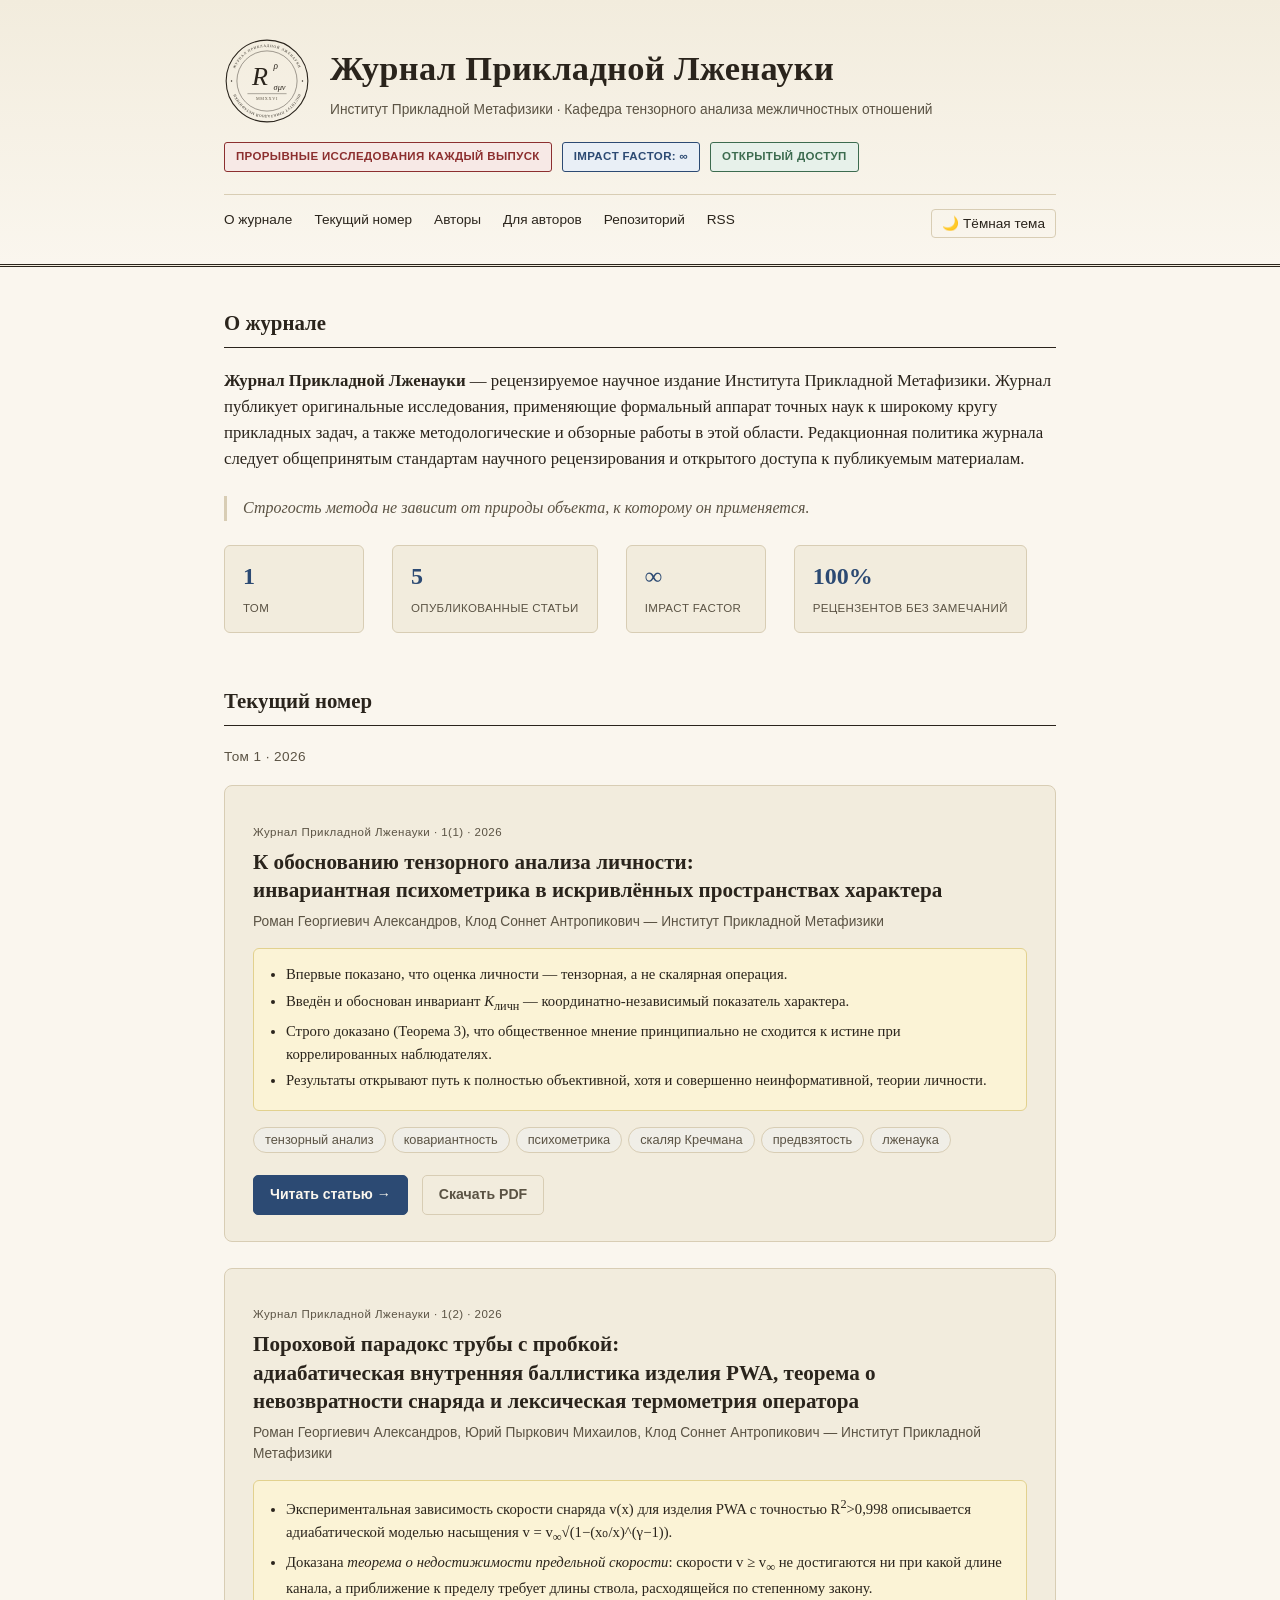
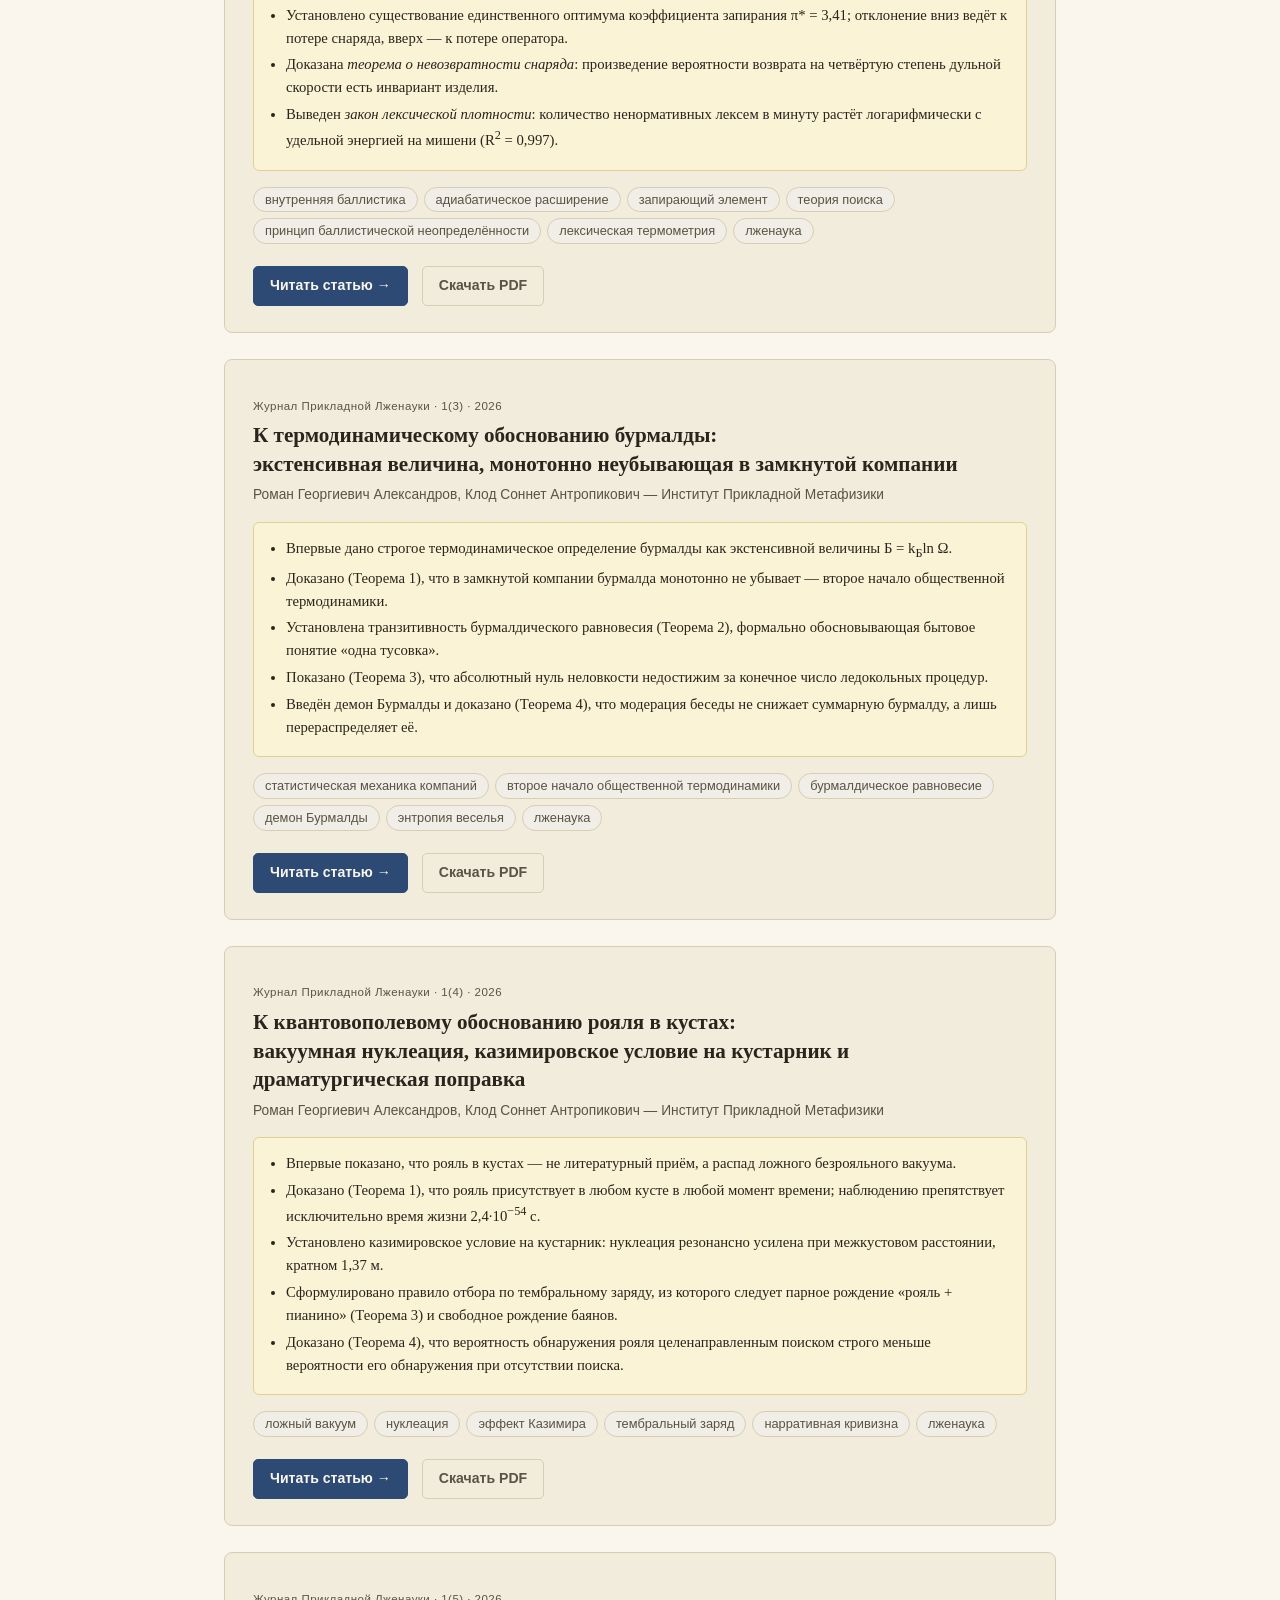
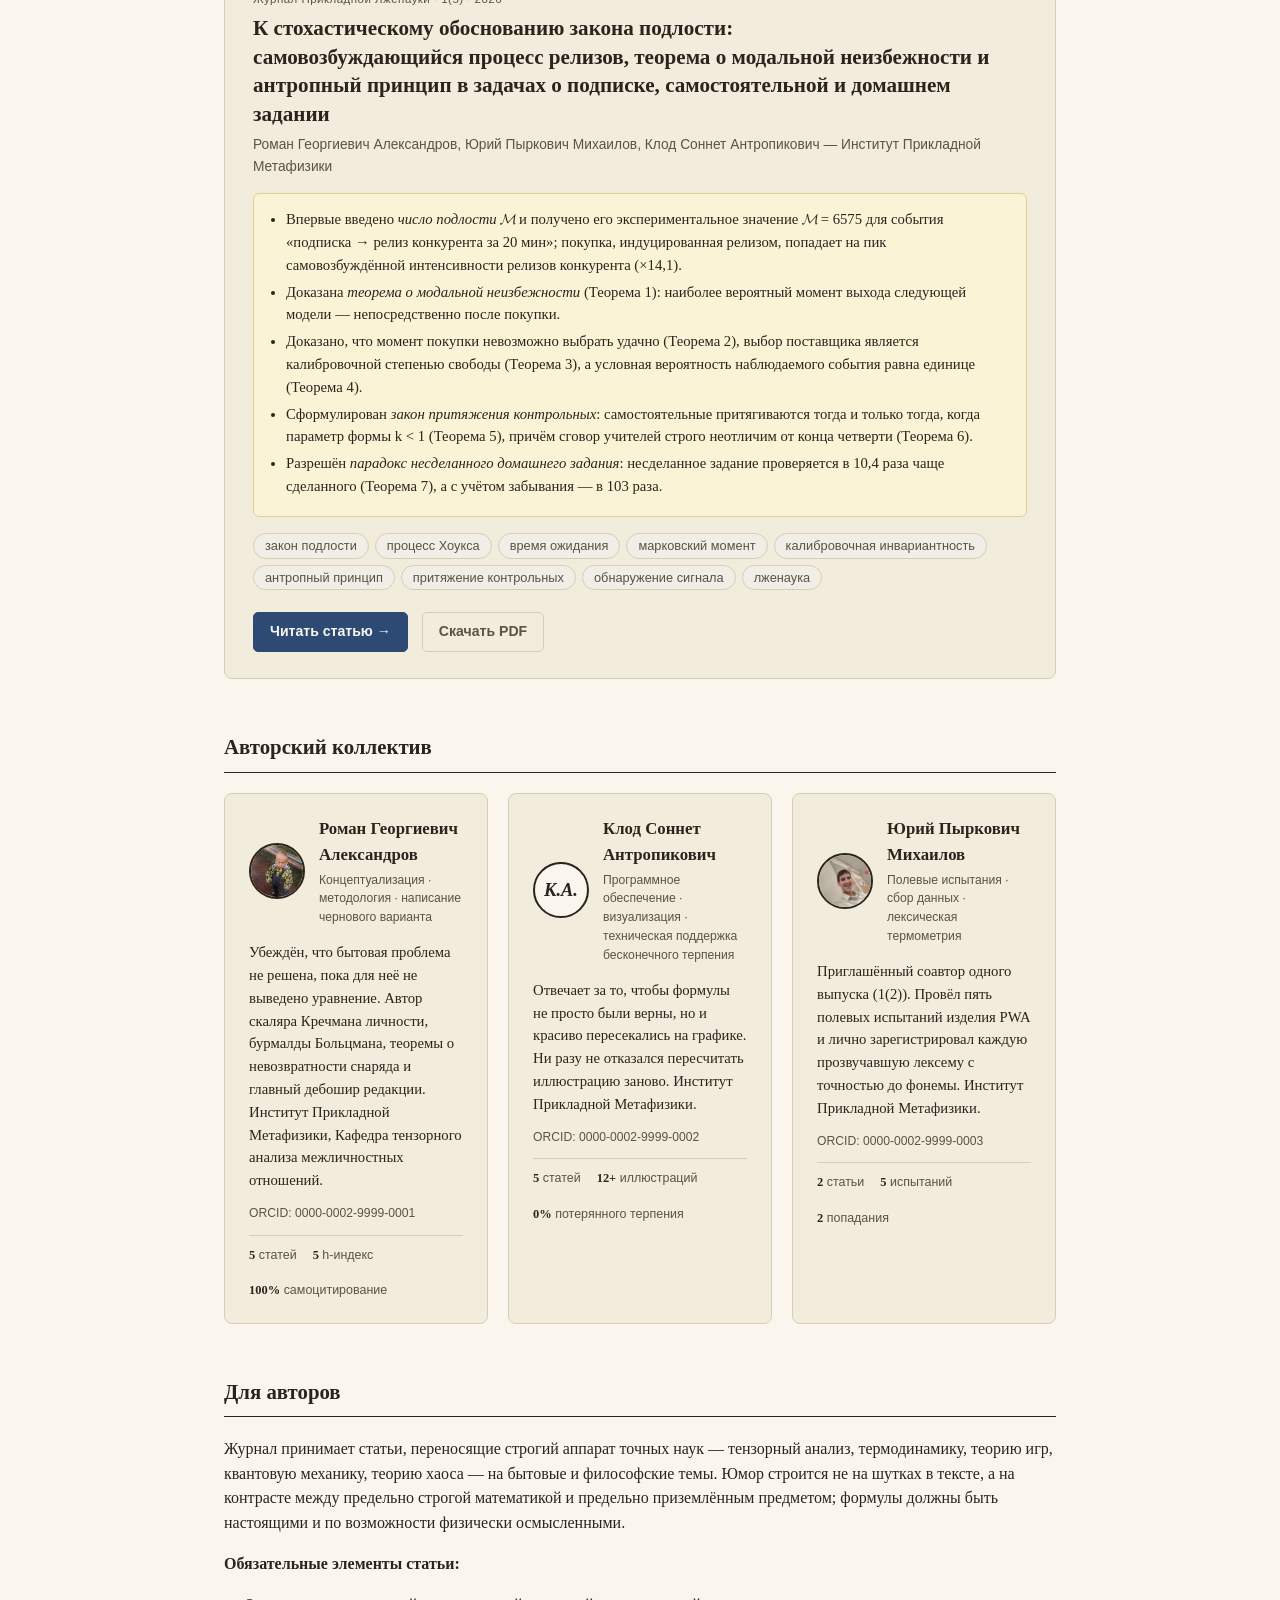
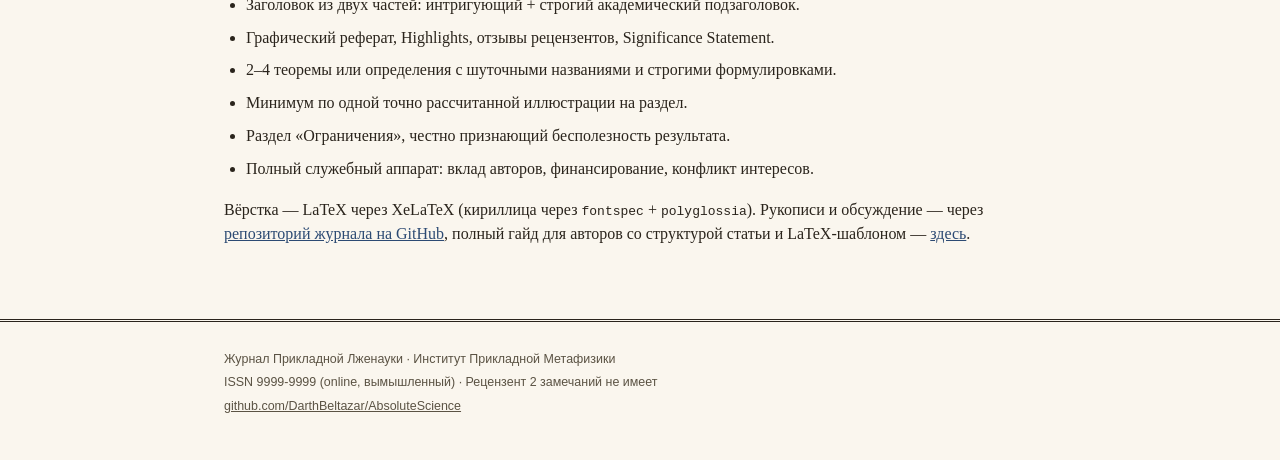
==== commit bbcfec02: "Опубликовать статью «Закон подлости» Co-Authored-By: Claude Sonnet 5 <noreply@anthropic.com>" ====
--- a/index.html
+++ b/index.html
@@ -91,7 +91,7 @@
 
       <div class="stat-row">
         <div class="stat"><span class="num"><!-- STAT:volume -->1<!-- /STAT:volume --></span><span class="label">ТОМ</span></div>
-        <div class="stat"><span class="num"><!-- STAT:articles -->4<!-- /STAT:articles --></span><span class="label">ОПУБЛИКОВАННЫЕ СТАТЬИ</span></div>
+        <div class="stat"><span class="num"><!-- STAT:articles -->5<!-- /STAT:articles --></span><span class="label">ОПУБЛИКОВАННЫЕ СТАТЬИ</span></div>
         <div class="stat"><span class="num">∞</span><span class="label">IMPACT FACTOR</span></div>
         <div class="stat"><span class="num">100%</span><span class="label">РЕЦЕНЗЕНТОВ БЕЗ ЗАМЕЧАНИЙ</span></div>
       </div>
@@ -200,6 +200,30 @@
         <div class="article-actions">
           <a class="btn primary" href="articles/royal_v_kustah.html">Читать статью →</a>
           <a class="btn secondary" href="articles/royal_v_kustah.pdf">Скачать PDF</a>
+        </div>
+      </article>
+
+      <article class="article" data-keywords="закон подлости|процесс Хоукса|время ожидания|марковский момент|калибровочная инвариантность|антропный принцип|притяжение контрольных|обнаружение сигнала|лженаука">
+        <p class="article-kicker">Журнал Прикладной Лженауки · 1(5) · 2026</p>
+        <h3><a href="articles/zakon_podlosti.html">К стохастическому обоснованию закона подлости:<br>
+        самовозбуждающийся процесс релизов, теорема о модальной неизбежности и антропный принцип в задачах о подписке, самостоятельной и домашнем задании</a></h3>
+        <p class="authors">Роман Георгиевич Александров, Юрий Пыркович Михаилов, Клод Соннет Антропикович — Институт Прикладной Метафизики</p>
+
+        <ul class="highlights">
+          <li>Впервые введено <em>число подлости</em> 𝓜 и получено его экспериментальное значение 𝓜 = 6575 для события «подписка → релиз конкурента за 20 мин»; покупка, индуцированная релизом, попадает на пик самовозбуждённой интенсивности релизов конкурента (×14,1).</li>
+          <li>Доказана <em>теорема о модальной неизбежности</em> (Теорема 1): наиболее вероятный момент выхода следующей модели — непосредственно после покупки.</li>
+          <li>Доказано, что момент покупки невозможно выбрать удачно (Теорема 2), выбор поставщика является калибровочной степенью свободы (Теорема 3), а условная вероятность наблюдаемого события равна единице (Теорема 4).</li>
+          <li>Сформулирован <em>закон притяжения контрольных</em>: самостоятельные притягиваются тогда и только тогда, когда параметр формы k &lt; 1 (Теорема 5), причём сговор учителей строго неотличим от конца четверти (Теорема 6).</li>
+          <li>Разрешён <em>парадокс несделанного домашнего задания</em>: несделанное задание проверяется в 10,4 раза чаще сделанного (Теорема 7), а с учётом забывания — в 103 раза.</li>
+        </ul>
+
+        <p class="keywords">
+          <button type="button" class="kw" aria-pressed="false" onclick="toggleKeywordFilter(this)">закон подлости</button><button type="button" class="kw" aria-pressed="false" onclick="toggleKeywordFilter(this)">процесс Хоукса</button><button type="button" class="kw" aria-pressed="false" onclick="toggleKeywordFilter(this)">время ожидания</button><button type="button" class="kw" aria-pressed="false" onclick="toggleKeywordFilter(this)">марковский момент</button><button type="button" class="kw" aria-pressed="false" onclick="toggleKeywordFilter(this)">калибровочная инвариантность</button><button type="button" class="kw" aria-pressed="false" onclick="toggleKeywordFilter(this)">антропный принцип</button><button type="button" class="kw" aria-pressed="false" onclick="toggleKeywordFilter(this)">притяжение контрольных</button><button type="button" class="kw" aria-pressed="false" onclick="toggleKeywordFilter(this)">обнаружение сигнала</button><button type="button" class="kw" aria-pressed="false" onclick="toggleKeywordFilter(this)">лженаука</button>
+        </p>
+
+        <div class="article-actions">
+          <a class="btn primary" href="articles/zakon_podlosti.html">Читать статью →</a>
+          <a class="btn secondary" href="articles/zakon_podlosti.pdf">Скачать PDF</a>
         </div>
       </article>
       <!-- ARTICLES:END -->
@@ -225,8 +249,8 @@
           </p>
           <p class="orcid">ORCID: 0000-0002-9999-0001</p>
           <div class="metrics">
-            <span><!-- STAT:person:aleksandrov --><strong>4</strong> статьи<!-- /STAT:person:aleksandrov --></span>
-            <span><!-- STAT:hindex:aleksandrov --><strong>4</strong> h-индекс<!-- /STAT:hindex:aleksandrov --></span>
+            <span><!-- STAT:person:aleksandrov --><strong>5</strong> статей<!-- /STAT:person:aleksandrov --></span>
+            <span><!-- STAT:hindex:aleksandrov --><strong>5</strong> h-индекс<!-- /STAT:hindex:aleksandrov --></span>
             <span><strong>100%</strong> самоцитирование</span>
           </div>
         </article>
@@ -246,7 +270,7 @@
           </p>
           <p class="orcid">ORCID: 0000-0002-9999-0002</p>
           <div class="metrics">
-            <span><!-- STAT:person:antropikovich --><strong>4</strong> статьи<!-- /STAT:person:antropikovich --></span>
+            <span><!-- STAT:person:antropikovich --><strong>5</strong> статей<!-- /STAT:person:antropikovich --></span>
             <span><strong>12+</strong> иллюстраций</span>
             <span><strong>0%</strong> потерянного терпения</span>
           </div>
@@ -267,7 +291,7 @@
           </p>
           <p class="orcid">ORCID: 0000-0002-9999-0003</p>
           <div class="metrics">
-            <span><!-- STAT:person:mikhailov --><strong>1</strong> статья<!-- /STAT:person:mikhailov --></span>
+            <span><!-- STAT:person:mikhailov --><strong>2</strong> статьи<!-- /STAT:person:mikhailov --></span>
             <span><strong>5</strong> испытаний</span>
             <span><strong>2</strong> попадания</span>
           </div>
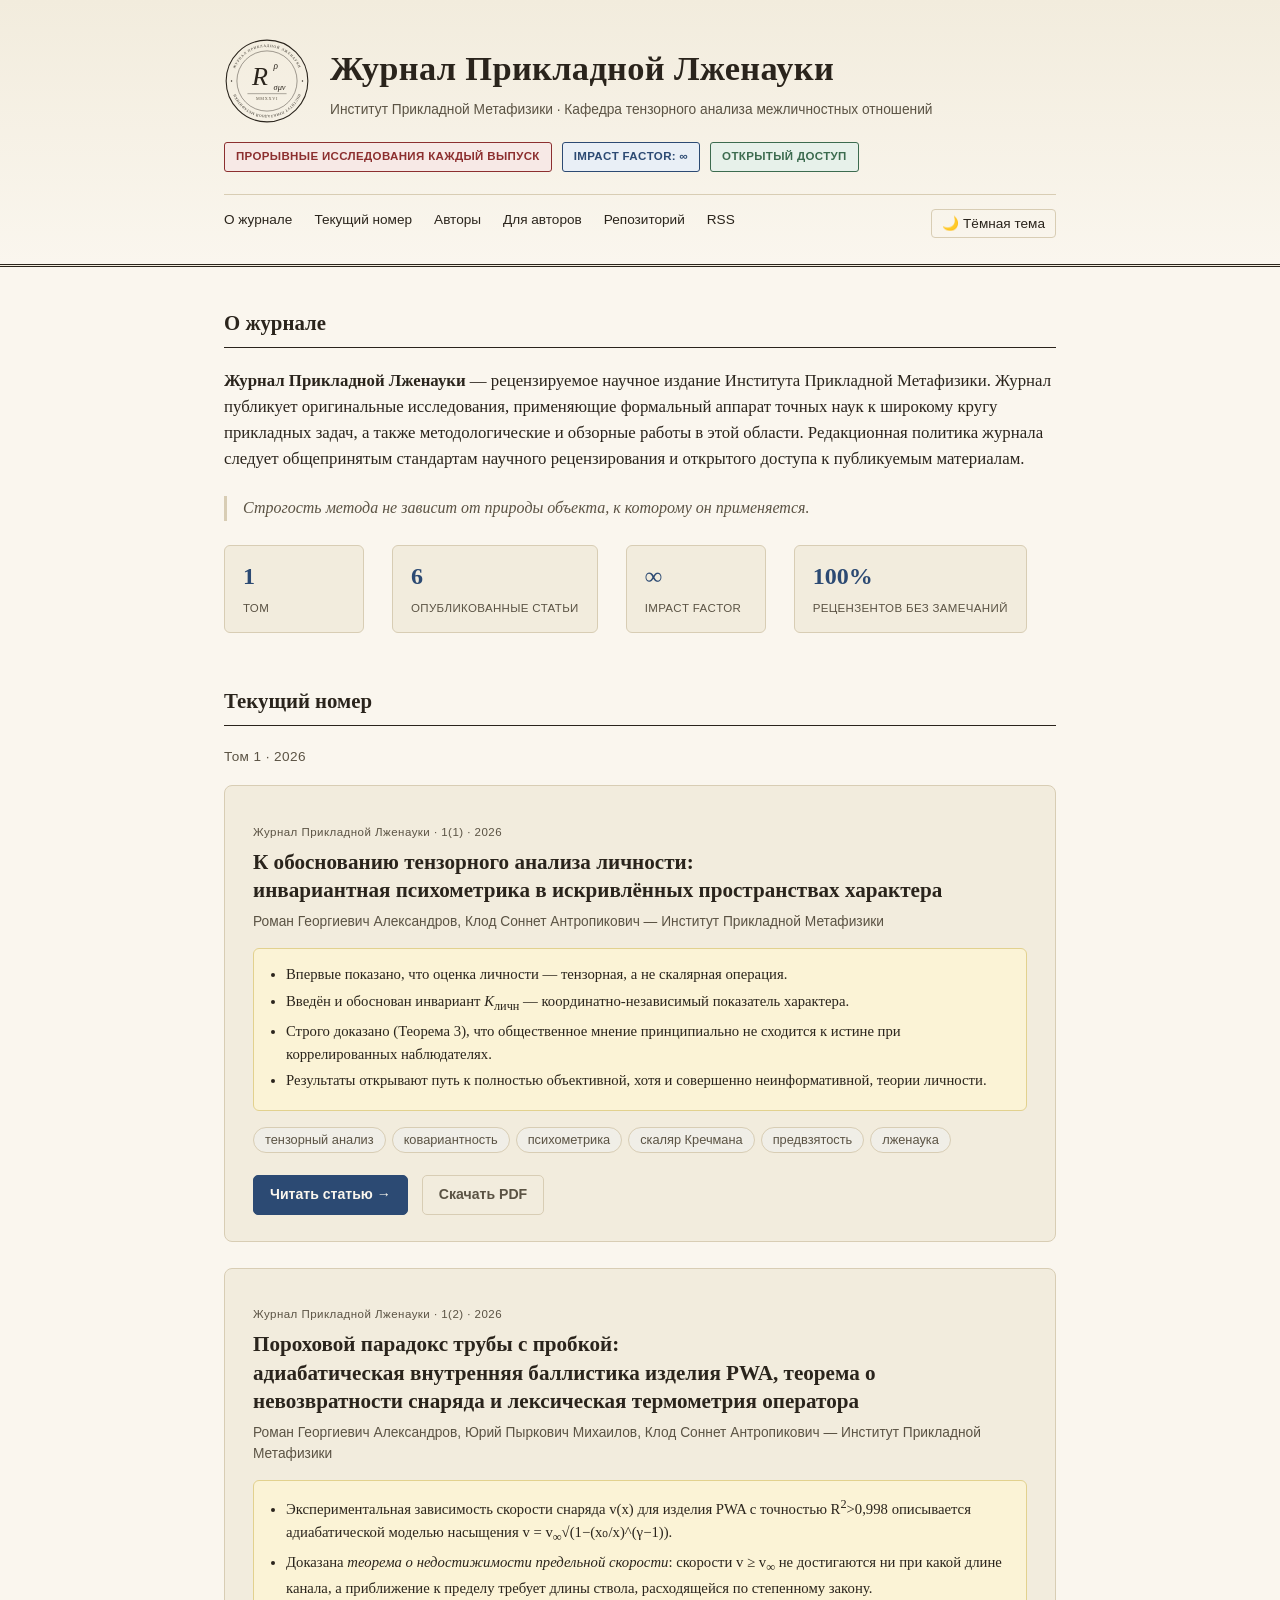
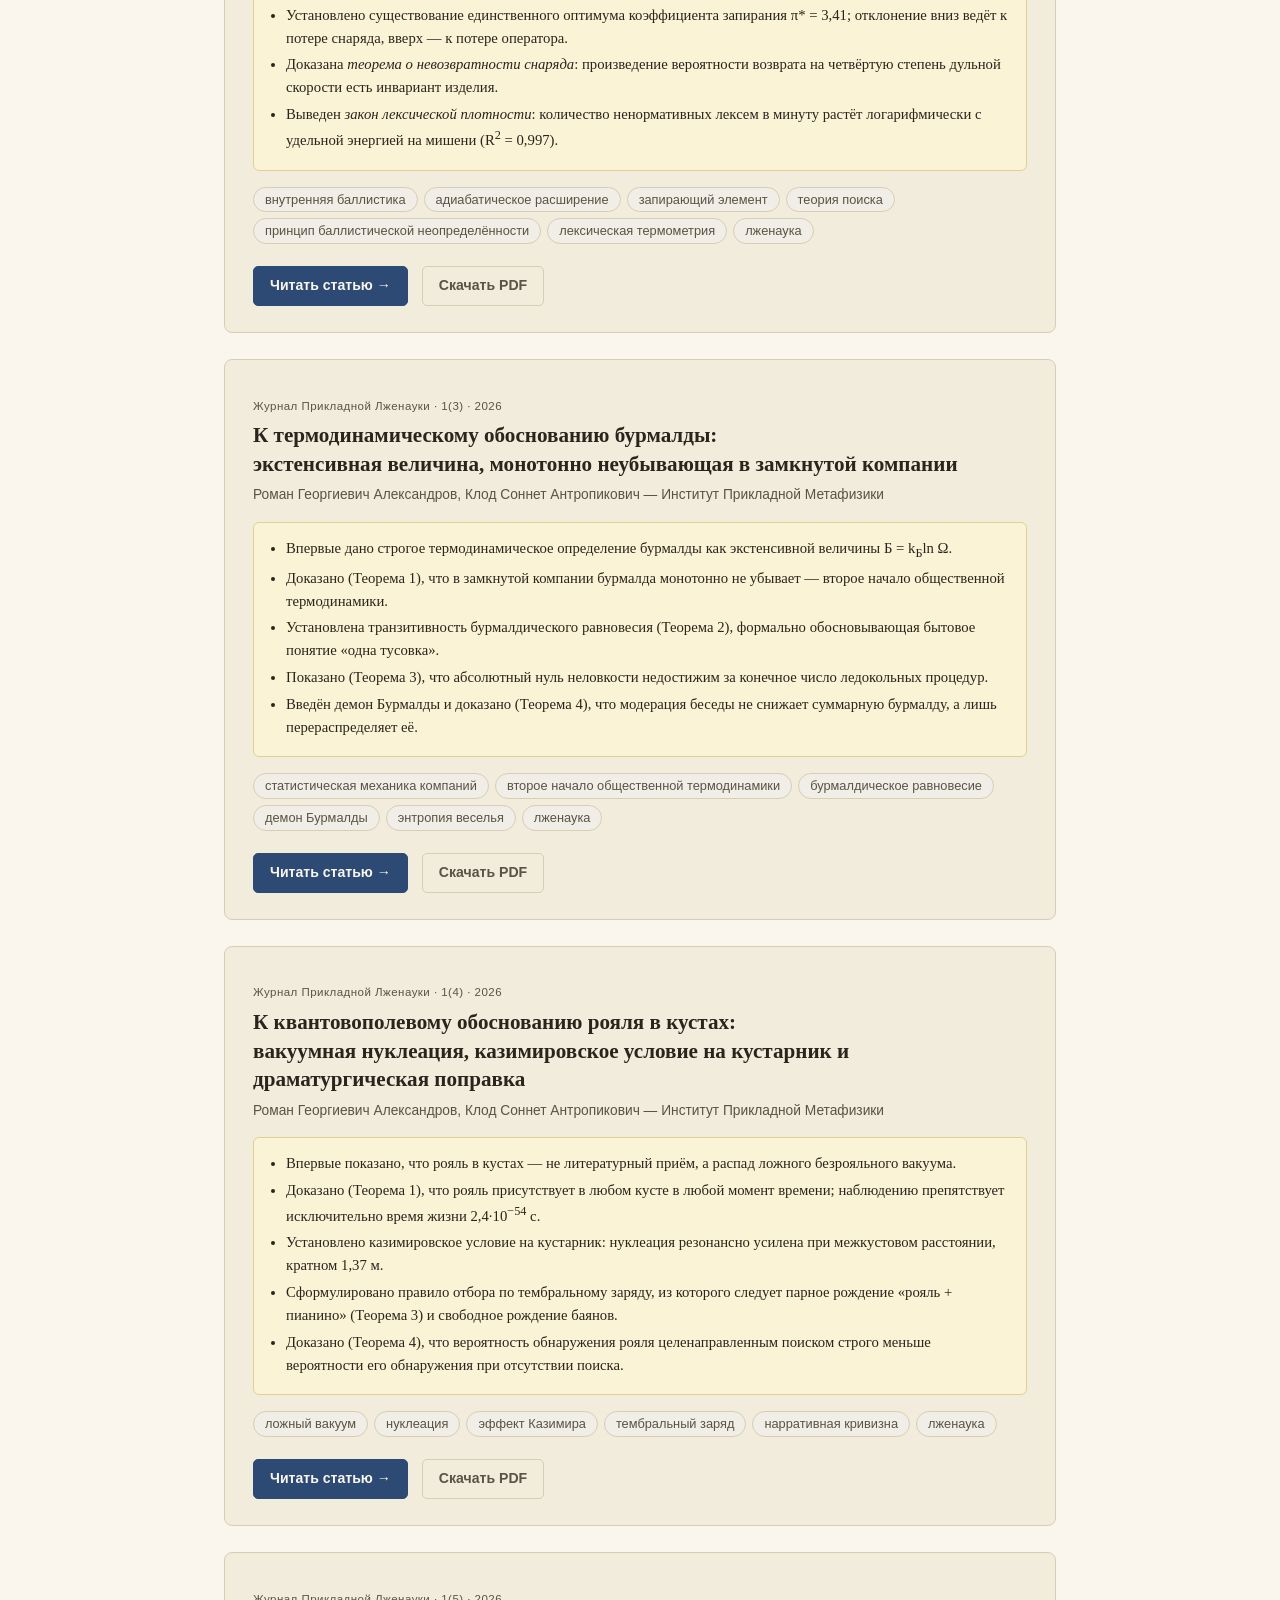
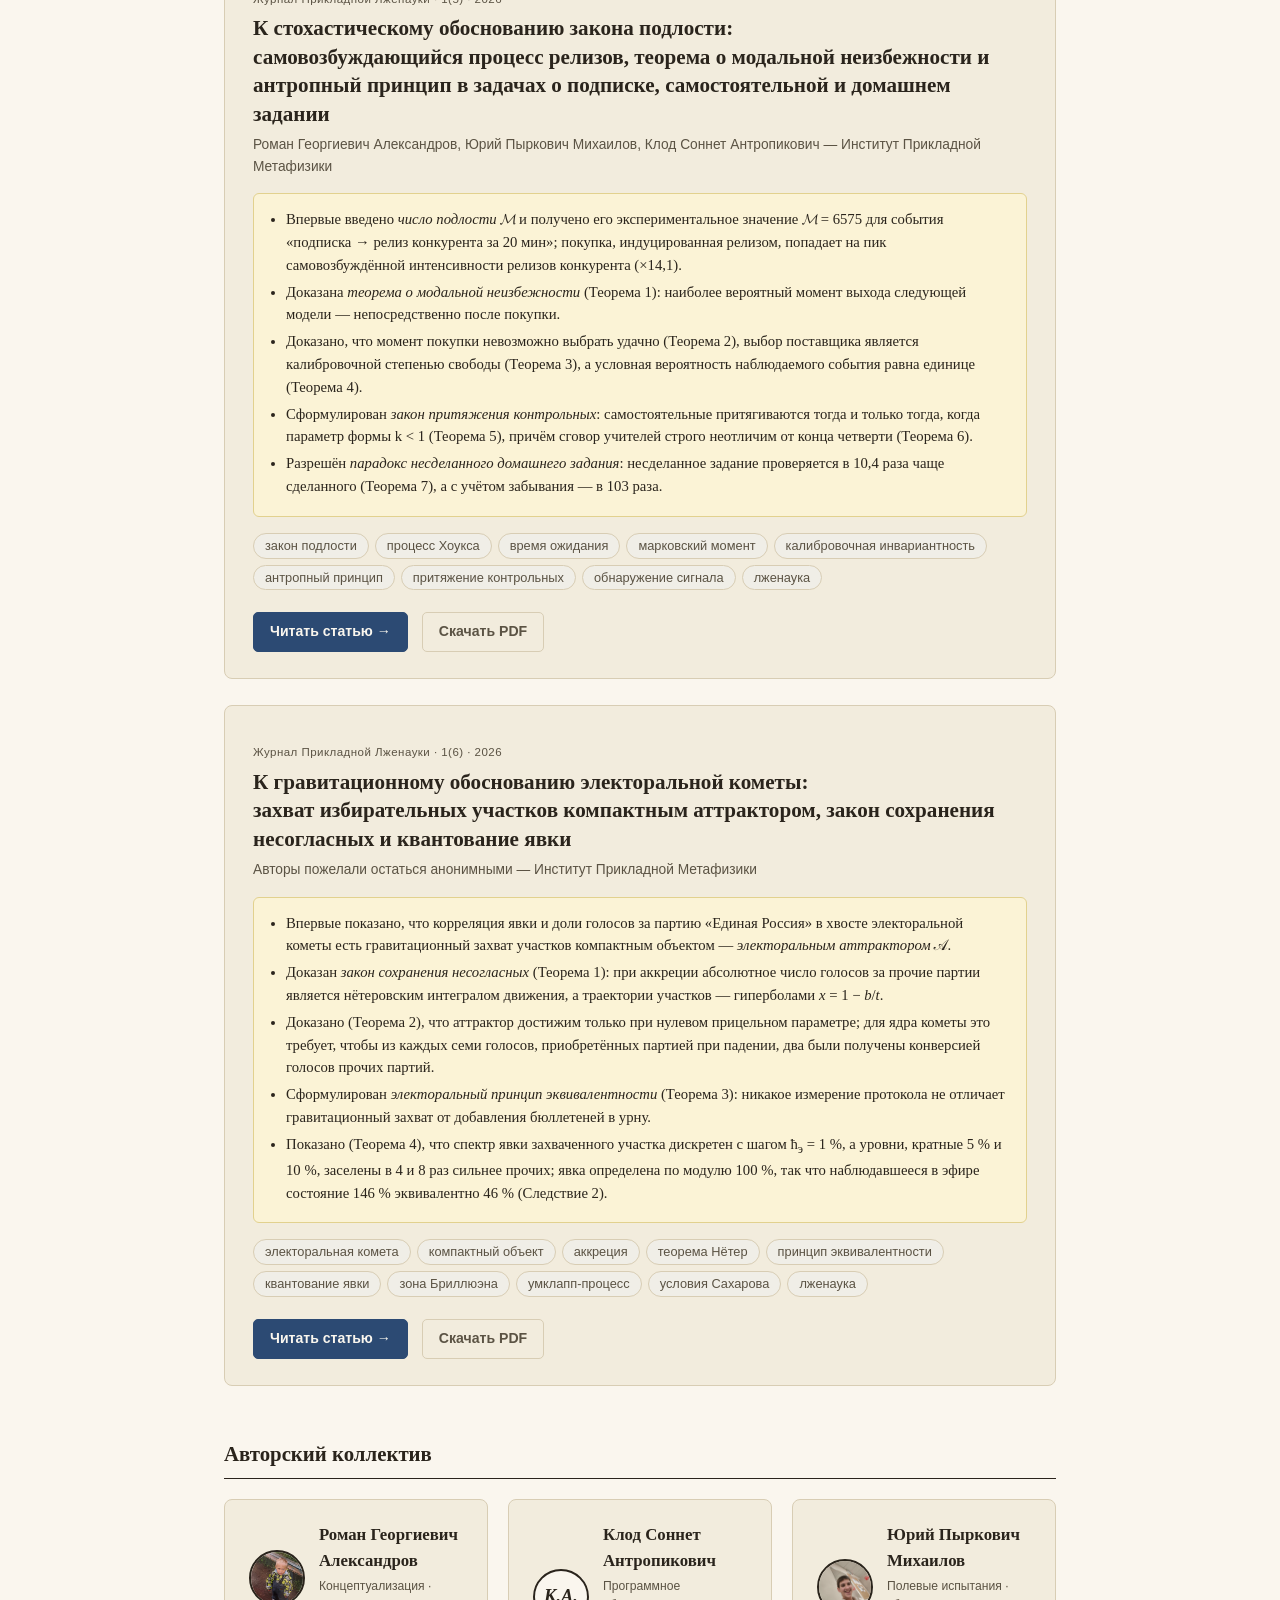
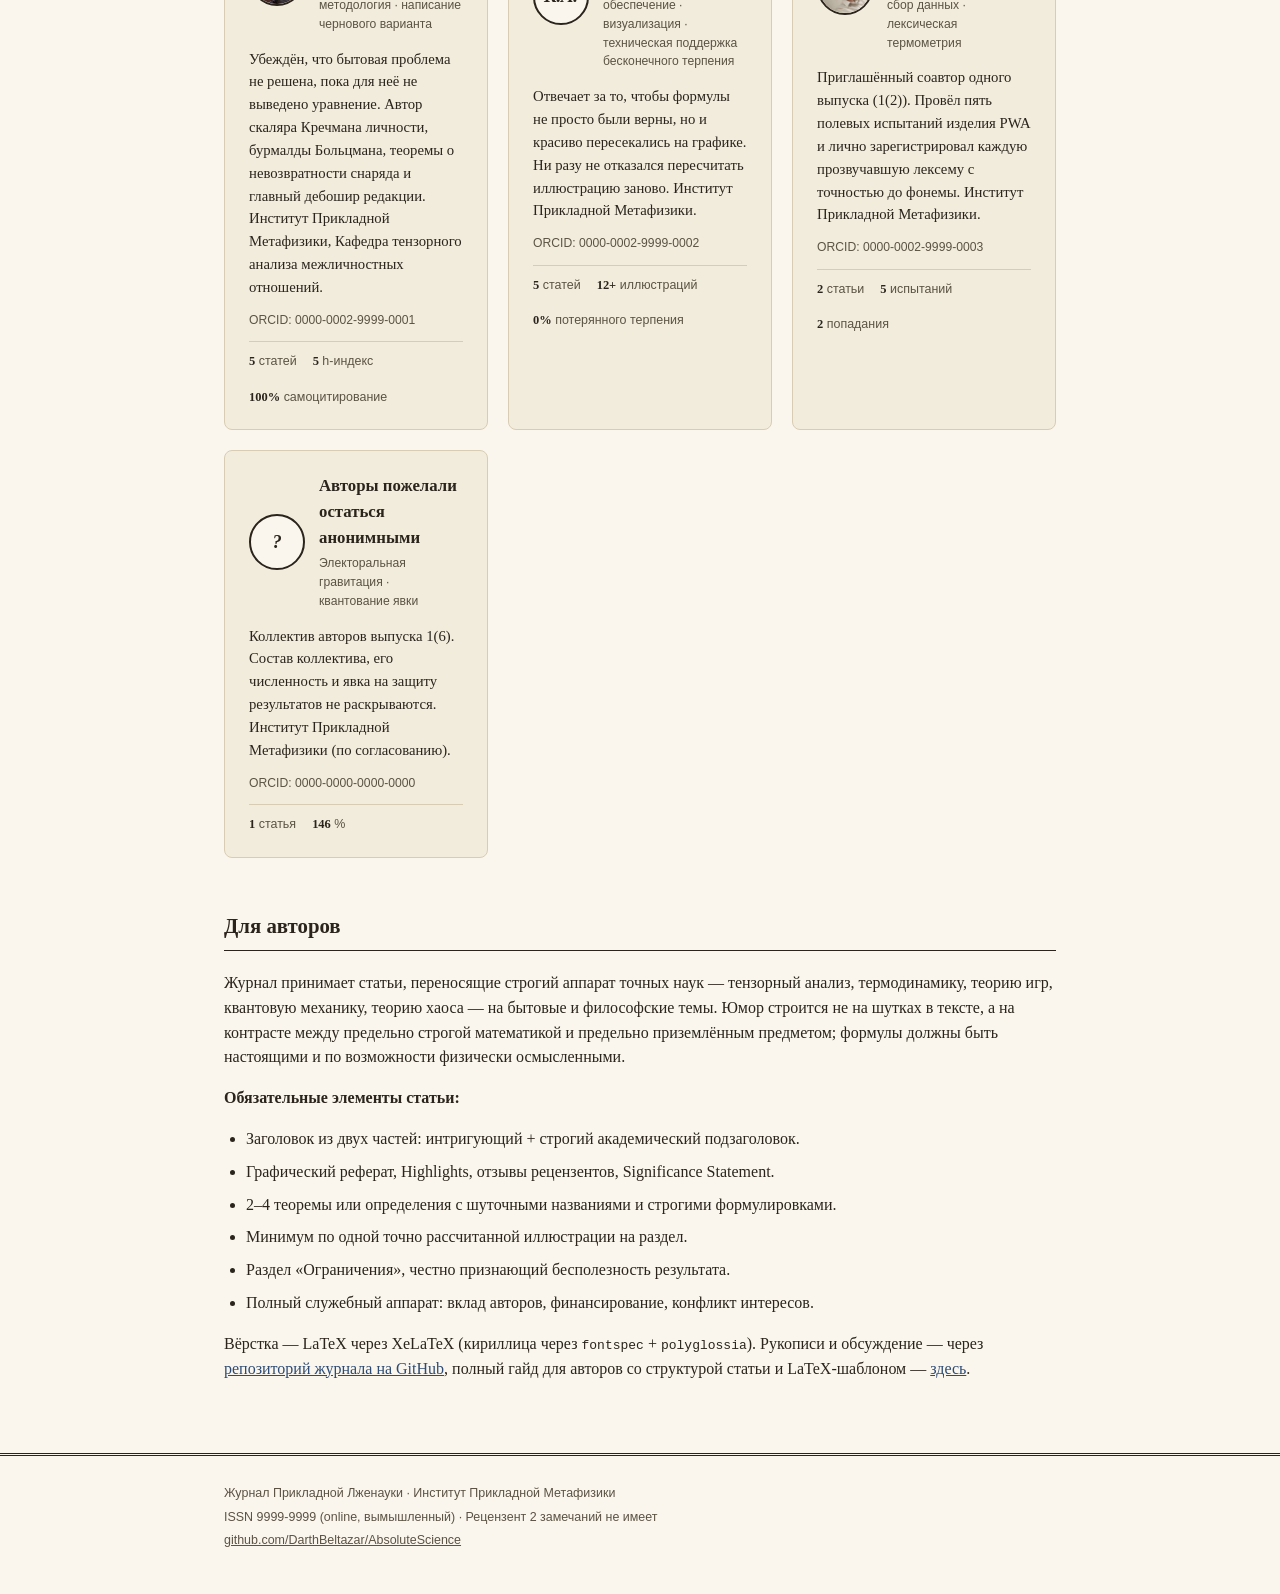
==== commit d49af656: "Опубликовать статью «Электоральная комета» Выпуск 1(6); новый автор anonymous («Авторы пожелали оста" ====
--- a/index.html
+++ b/index.html
@@ -91,7 +91,7 @@
 
       <div class="stat-row">
         <div class="stat"><span class="num"><!-- STAT:volume -->1<!-- /STAT:volume --></span><span class="label">ТОМ</span></div>
-        <div class="stat"><span class="num"><!-- STAT:articles -->5<!-- /STAT:articles --></span><span class="label">ОПУБЛИКОВАННЫЕ СТАТЬИ</span></div>
+        <div class="stat"><span class="num"><!-- STAT:articles -->6<!-- /STAT:articles --></span><span class="label">ОПУБЛИКОВАННЫЕ СТАТЬИ</span></div>
         <div class="stat"><span class="num">∞</span><span class="label">IMPACT FACTOR</span></div>
         <div class="stat"><span class="num">100%</span><span class="label">РЕЦЕНЗЕНТОВ БЕЗ ЗАМЕЧАНИЙ</span></div>
       </div>
@@ -224,6 +224,30 @@
         <div class="article-actions">
           <a class="btn primary" href="articles/zakon_podlosti.html">Читать статью →</a>
           <a class="btn secondary" href="articles/zakon_podlosti.pdf">Скачать PDF</a>
+        </div>
+      </article>
+
+      <article class="article" data-keywords="электоральная комета|компактный объект|аккреция|теорема Нётер|принцип эквивалентности|квантование явки|зона Бриллюэна|умклапп-процесс|условия Сахарова|лженаука">
+        <p class="article-kicker">Журнал Прикладной Лженауки · 1(6) · 2026</p>
+        <h3><a href="articles/elektoralnaya_kometa.html">К гравитационному обоснованию электоральной кометы:<br>
+        захват избирательных участков компактным аттрактором, закон сохранения несогласных и квантование явки</a></h3>
+        <p class="authors">Авторы пожелали остаться анонимными — Институт Прикладной Метафизики</p>
+
+        <ul class="highlights">
+          <li>Впервые показано, что корреляция явки и доли голосов за партию «Единая Россия» в хвосте электоральной кометы есть гравитационный захват участков компактным объектом — <em>электоральным аттрактором</em> 𝒜.</li>
+          <li>Доказан <em>закон сохранения несогласных</em> (Теорема 1): при аккреции абсолютное число голосов за прочие партии является нётеровским интегралом движения, а траектории участков — гиперболами <em>x</em> = 1 − <em>b</em>/<em>t</em>.</li>
+          <li>Доказано (Теорема 2), что аттрактор достижим только при нулевом прицельном параметре; для ядра кометы это требует, чтобы из каждых семи голосов, приобретённых партией при падении, два были получены конверсией голосов прочих партий.</li>
+          <li>Сформулирован <em>электоральный принцип эквивалентности</em> (Теорема 3): никакое измерение протокола не отличает гравитационный захват от добавления бюллетеней в урну.</li>
+          <li>Показано (Теорема 4), что спектр явки захваченного участка дискретен с шагом ħ<sub>э</sub> = 1 %, а уровни, кратные 5 % и 10 %, заселены в 4 и 8 раз сильнее прочих; явка определена по модулю 100 %, так что наблюдавшееся в эфире состояние 146 % эквивалентно 46 % (Следствие 2).</li>
+        </ul>
+
+        <p class="keywords">
+          <button type="button" class="kw" aria-pressed="false" onclick="toggleKeywordFilter(this)">электоральная комета</button><button type="button" class="kw" aria-pressed="false" onclick="toggleKeywordFilter(this)">компактный объект</button><button type="button" class="kw" aria-pressed="false" onclick="toggleKeywordFilter(this)">аккреция</button><button type="button" class="kw" aria-pressed="false" onclick="toggleKeywordFilter(this)">теорема Нётер</button><button type="button" class="kw" aria-pressed="false" onclick="toggleKeywordFilter(this)">принцип эквивалентности</button><button type="button" class="kw" aria-pressed="false" onclick="toggleKeywordFilter(this)">квантование явки</button><button type="button" class="kw" aria-pressed="false" onclick="toggleKeywordFilter(this)">зона Бриллюэна</button><button type="button" class="kw" aria-pressed="false" onclick="toggleKeywordFilter(this)">умклапп-процесс</button><button type="button" class="kw" aria-pressed="false" onclick="toggleKeywordFilter(this)">условия Сахарова</button><button type="button" class="kw" aria-pressed="false" onclick="toggleKeywordFilter(this)">лженаука</button>
+        </p>
+
+        <div class="article-actions">
+          <a class="btn primary" href="articles/elektoralnaya_kometa.html">Читать статью →</a>
+          <a class="btn secondary" href="articles/elektoralnaya_kometa.pdf">Скачать PDF</a>
         </div>
       </article>
       <!-- ARTICLES:END -->
@@ -294,6 +318,26 @@
             <span><!-- STAT:person:mikhailov --><strong>2</strong> статьи<!-- /STAT:person:mikhailov --></span>
             <span><strong>5</strong> испытаний</span>
             <span><strong>2</strong> попадания</span>
+          </div>
+        </article>
+
+        <article class="person-card">
+          <div class="person-head">
+            <div class="avatar" aria-hidden="true">?</div>
+            <div>
+              <h3>Авторы пожелали остаться анонимными</h3>
+              <p class="role">Электоральная гравитация · квантование явки</p>
+            </div>
+          </div>
+          <p class="bio">
+            Коллектив авторов выпуска 1(6). Состав коллектива, его численность и явка
+            на защиту результатов не раскрываются. Институт Прикладной Метафизики
+            (по согласованию).
+          </p>
+          <p class="orcid">ORCID: 0000-0000-0000-0000</p>
+          <div class="metrics">
+            <span><!-- STAT:person:anonymous --><strong>1</strong> статья<!-- /STAT:person:anonymous --></span>
+            <span><strong>146</strong>&nbsp;%</span>
           </div>
         </article>
       </div>
